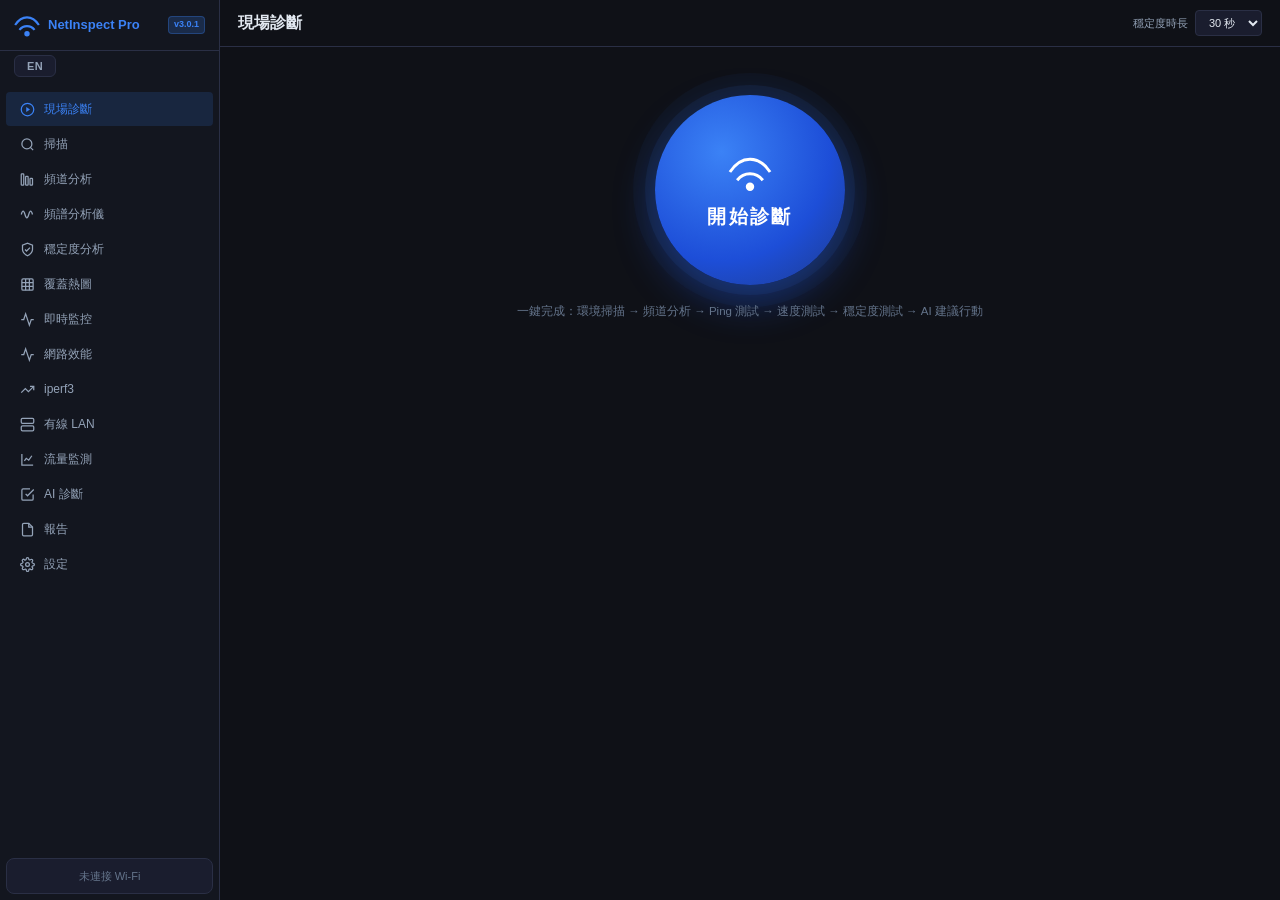
==== frontend/index.html @ 1741acae "perf+fix: 全面效能與穩定度優化（6 面向稽核 → 修正 → 端到端驗證） 效能 - /api/current 3772 ms → 1~15 ms：熱路徑只讀 CoreWLAN（activeP" ====
<!DOCTYPE html>
<html lang="zh-TW">
<head>
<meta charset="UTF-8">
<meta name="viewport" content="width=device-width, initial-scale=1.0">
<title>NetInspect Pro</title>
<script defer src="js/chart.umd.min.js"></script>
<link rel="stylesheet" href="css/style.css">
</head>
<body>
<div id="app">

  <!-- Sidebar -->
  <aside id="sidebar">
    <div class="brand">
      <svg width="26" height="26" viewBox="0 0 24 24" fill="none" stroke="currentColor" stroke-width="2">
        <path d="M1.05 12C4 7.5 8 5 12 5s8 2.5 10.95 7"/>
        <path d="M5 16.5C7 14 9.5 13 12 13s5 1 7 3.5"/>
        <circle cx="12" cy="20" r="1.5" fill="currentColor"/>
      </svg>
      <span>NetInspect Pro</span>
      <span class="version-badge">v3.0.1</span>
    </div>

    <nav>
      <a href="#" class="nav-item active" data-tab="diagnose">
        <svg viewBox="0 0 24 24"><circle cx="12" cy="12" r="10"/><polygon points="10 8 16 12 10 16 10 8" fill="currentColor" stroke="none"/></svg>現場診斷
      </a>
      <a href="#" class="nav-item" data-tab="scanner">
        <svg viewBox="0 0 24 24"><circle cx="11" cy="11" r="8"/><path d="m21 21-4.35-4.35"/></svg>掃描
      </a>
      <a href="#" class="nav-item" data-tab="channels">
        <svg viewBox="0 0 24 24"><rect x="2" y="3" width="4" height="18" rx="1"/><rect x="9" y="7" width="4" height="14" rx="1"/><rect x="16" y="10" width="4" height="11" rx="1"/></svg>頻道分析
      </a>
      <a href="#" class="nav-item" data-tab="spectrumtab">
        <svg viewBox="0 0 24 24"><path d="M2 12c2-7 4-7 6 0s4 7 6 0 4-7 6 0"/></svg>頻譜分析儀
      </a>
      <a href="#" class="nav-item" data-tab="stability">
        <svg viewBox="0 0 24 24"><path d="M12 22s8-4 8-10V5l-8-3-8 3v7c0 6 8 10 8 10z"/><polyline points="8 12 10.5 14.5 16 9"/></svg>穩定度分析
      </a>
      <a href="#" class="nav-item" data-tab="heatmap">
        <svg viewBox="0 0 24 24"><rect x="3" y="3" width="18" height="18" rx="2"/><path d="M3 9h18M3 15h18M9 3v18M15 3v18"/></svg>覆蓋熱圖
      </a>
      <a href="#" class="nav-item" data-tab="monitor">
        <svg viewBox="0 0 24 24"><polyline points="22 12 18 12 15 21 9 3 6 12 2 12"/></svg>即時監控
      </a>
      <a href="#" class="nav-item" data-tab="netperf">
        <svg viewBox="0 0 24 24"><path d="M22 12h-4l-3 9L9 3l-3 9H2"/></svg>網路效能
      </a>
      <a href="#" class="nav-item" data-tab="iperf">
        <svg viewBox="0 0 24 24"><polyline points="22 7 13.5 15.5 8.5 10.5 2 17"/><polyline points="16 7 22 7 22 13"/></svg>iperf3
      </a>
      <a href="#" class="nav-item" data-tab="lan">
        <svg viewBox="0 0 24 24"><rect x="2" y="2" width="20" height="8" rx="2"/><rect x="2" y="14" width="20" height="8" rx="2"/><line x1="6" y1="6" x2="6.01" y2="6"/><line x1="6" y1="18" x2="6.01" y2="18"/></svg>有線 LAN
      </a>
      <a href="#" class="nav-item" data-tab="traffic">
        <svg viewBox="0 0 24 24"><path d="M3 3v18h18"/><path d="M7 14l3-4 4 3 5-7"/></svg>流量監測
      </a>
      <a href="#" class="nav-item" data-tab="diag">
        <svg viewBox="0 0 24 24"><path d="M9 11l3 3L22 4"/><path d="M21 12v7a2 2 0 0 1-2 2H5a2 2 0 0 1-2-2V5a2 2 0 0 1 2-2h11"/></svg>AI 診斷
      </a>
      <a href="#" class="nav-item" data-tab="report">
        <svg viewBox="0 0 24 24"><path d="M14 2H6a2 2 0 0 0-2 2v16a2 2 0 0 0 2 2h12a2 2 0 0 0 2-2V8z"/><polyline points="14 2 14 8 20 8"/></svg>報告
      </a>
      <a href="#" class="nav-item" data-tab="settings">
        <svg viewBox="0 0 24 24"><circle cx="12" cy="12" r="3"/><path d="M19.4 15a1.65 1.65 0 0 0 .33 1.82l.06.06a2 2 0 1 1-2.83 2.83l-.06-.06a1.65 1.65 0 0 0-1.82-.33 1.65 1.65 0 0 0-1 1.51V21a2 2 0 0 1-4 0v-.09A1.65 1.65 0 0 0 9 19.4a1.65 1.65 0 0 0-1.82.33l-.06.06a2 2 0 1 1-2.83-2.83l.06-.06a1.65 1.65 0 0 0 .33-1.82 1.65 1.65 0 0 0-1.51-1H3a2 2 0 0 1 0-4h.09A1.65 1.65 0 0 0 4.6 9a1.65 1.65 0 0 0-.33-1.82l-.06-.06a2 2 0 1 1 2.83-2.83l.06.06a1.65 1.65 0 0 0 1.82.33H9a1.65 1.65 0 0 0 1-1.51V3a2 2 0 0 1 4 0v.09a1.65 1.65 0 0 0 1 1.51 1.65 1.65 0 0 0 1.82-.33l.06-.06a2 2 0 1 1 2.83 2.83l-.06.06a1.65 1.65 0 0 0-.33 1.82V9a1.65 1.65 0 0 0 1.51 1H21a2 2 0 0 1 0 4h-.09a1.65 1.65 0 0 0-1.51 1z"/></svg>設定
      </a>
    </nav>

    <!-- Current connection -->
    <div id="conn-badge" class="conn-badge hidden">
      <div class="conn-ssid" id="conn-ssid">—</div>
      <div class="conn-vendor" id="conn-vendor"></div>
      <div class="conn-stats">
        <span id="conn-rssi">— dBm</span>
        <span id="conn-snr">SNR —</span>
        <span id="conn-band">—</span>
      </div>
      <div class="conn-row">
        <span id="conn-tx">Tx — Mbps</span>
        <span id="conn-std" style="color:var(--text-3);font-size:10px"></span>
      </div>
      <div class="conn-qbar-wrap">
        <div id="conn-qbar" class="conn-qbar"></div>
        <span id="conn-qscore" class="conn-qscore">—</span>
      </div>
    </div>
    <div id="conn-none" class="conn-none">未連接 Wi-Fi</div>
  </aside>

  <main id="content">

    <!-- ═══ TAB: Diagnose (one-tap home) ════════════════════════════════════ -->
    <div class="tab-pane active" id="tab-diagnose">
      <div class="tab-header">
        <h1>現場診斷</h1>
        <div class="actions">
          <label style="font-size:11px;color:var(--text-2)">穩定度時長</label>
          <select id="dg-duration" class="select-input">
            <option value="30" selected>30 秒</option>
            <option value="60">60 秒</option>
          </select>
        </div>
      </div>

      <div style="flex:1;overflow-y:auto;min-height:0">

        <!-- Hero：一個大按鈕 -->
        <div id="dg-hero" class="dg-hero">
          <button id="btn-dg-start" class="dg-bigbtn">
            <svg viewBox="0 0 24 24" width="44" height="44" fill="none" stroke="currentColor" stroke-width="1.6">
              <path d="M1.05 12C4 7.5 8 5 12 5s8 2.5 10.95 7"/>
              <path d="M5 16.5C7 14 9.5 13 12 13s5 1 7 3.5"/>
              <circle cx="12" cy="20" r="1.5" fill="currentColor"/>
            </svg>
            <span class="dg-bigbtn-label">開始診斷</span>
          </button>
          <div class="dg-hint">
            一鍵完成：環境掃描 → 頻道分析 → Ping 測試 → 速度測試 → 穩定度測試 → AI 建議行動
          </div>
          <div class="dg-hint" id="dg-ai-provider" style="margin-top:4px;font-size:10px"></div>
        </div>

        <!-- 進度 -->
        <div id="dg-progress" class="hidden" style="padding:8px 20px 0">
          <div class="diag-progress-title">正在執行現場診斷…</div>
          <div id="dg-steps"></div>
        </div>

        <!-- 結果 -->
        <div id="dg-result" class="hidden">
          <div style="display:flex;justify-content:flex-end;padding:0 20px 10px">
            <button class="btn btn-primary" id="btn-dg-pdf">
              <svg viewBox="0 0 24 24"><path d="M14 2H6a2 2 0 0 0-2 2v16a2 2 0 0 0 2 2h12a2 2 0 0 0 2-2V8z"/><path d="M14 2v6h6"/><path d="M9 13h6M9 17h6"/></svg>
              匯出 PDF 報告
            </button>
          </div>
          <div class="cards-row" id="dg-cards"></div>

          <div class="chart-section" style="padding-bottom:4px">
            <div class="section-title">頻道佔用一覽（<span style="color:#22c55e">綠框 = 建議的乾淨頻道</span>）</div>
            <div style="height:150px;position:relative"><canvas id="dg-chchart"></canvas></div>
          </div>

          <!-- AI 建議（版面最大區） -->
          <div class="diag-panel" id="dg-ai-panel" style="margin:12px 20px 20px;display:block">
            <div id="dg-ai-summary" class="dg-ai-summary"></div>
            <div id="dg-ai-list"></div>
          </div>
        </div>

      </div>
    </div>

    <!-- ═══ TAB: Scanner ═════════════════════════════════════════════════════ -->
    <div class="tab-pane" id="tab-scanner">

      <!-- WiFi Explorer style toolbar -->
      <div class="we-toolbar">
        <div class="we-filter-group">
          <button class="we-tab active" data-filter="all">All</button>
          <button class="we-tab" data-filter="2.4GHz">2.4 GHz</button>
          <button class="we-tab" data-filter="5GHz">5 GHz</button>
          <button class="we-tab" data-filter="6GHz">6 GHz</button>
        </div>
        <div class="we-filter-group">
          <button class="we-tab" data-filter="open">Open</button>
          <button class="we-tab" data-filter="secure">Secure</button>
        </div>
        <div class="we-spacer"></div>
        <!-- WiFi interface selector -->
        <div style="display:flex;align-items:center;gap:5px">
          <svg viewBox="0 0 24 24" width="13" height="13" fill="none" stroke="rgba(255,255,255,.4)" stroke-width="2"><path d="M5 12.55a11 11 0 0 1 14.08 0"/><path d="M1.42 9a16 16 0 0 1 21.16 0"/><path d="M8.53 16.11a6 6 0 0 1 6.95 0"/><circle cx="12" cy="20" r="1" fill="rgba(255,255,255,.4)"/></svg>
          <select id="iface-select" style="background:rgba(255,255,255,.07);border:1px solid rgba(255,255,255,.15);border-radius:4px;color:var(--text-2);font-size:10px;padding:3px 6px;cursor:pointer;outline:none">
            <option value="">載入中...</option>
          </select>
        </div>
        <div class="we-search-wrap">
          <svg viewBox="0 0 24 24" class="we-search-icon"><circle cx="11" cy="11" r="8"/><path d="m21 21-4.35-4.35"/></svg>
          <input type="text" id="scan-search" class="we-search" placeholder="Filter">
        </div>
        <button class="btn btn-outline" style="font-size:10px;padding:4px 10px" id="btn-export-csv-scan">CSV</button>
        <button class="btn btn-outline" style="font-size:10px;padding:4px 10px" id="btn-export-json-scan">JSON</button>
        <button class="we-scan-btn" id="btn-scan">
          <svg viewBox="0 0 24 24"><polyline points="23 4 23 10 17 10"/><path d="M20.49 15a9 9 0 1 1-2.12-9.36L23 10"/></svg>
          Scan
        </button>
      </div>

      <div id="scan-status" class="status-bar hidden"></div>

      <!-- Network table -->
      <div class="table-wrap" id="net-table-wrap">
        <table id="net-table">
          <thead>
            <tr>
              <th class="col-bar"></th>
              <th data-sort="bssid">BSSID</th>
              <th data-sort="ssid">Network Name</th>
              <th data-sort="vendor">Vendor</th>
              <th data-sort="signal_pct" class="sort-desc">Signal</th>
              <th data-sort="channel">Cha...</th>
              <th data-sort="width">Channel Width</th>
              <th data-sort="band">Band</th>
              <th data-sort="mode">Mode</th>
              <th data-sort="gen">Gen</th>
              <th data-sort="security">Security</th>
              <th data-sort="max_rate">Max Rate</th>
              <th data-sort="seen_ago">Seen</th>
            </tr>
          </thead>
          <tbody id="net-tbody">
            <tr class="empty-row"><td colspan="13">Click Scan to detect nearby Wi-Fi networks</td></tr>
          </tbody>
        </table>
      </div>

      <!-- Channel spectrum chart (WiFi Explorer style) -->
      <div class="spectrum-wrap">
        <canvas id="spectrum-canvas"></canvas>
      </div>

      <!-- Status bar -->
      <div class="we-statusbar" id="we-statusbar">
        Networks Found: <span id="sb-total">0</span>,
        Displayed: <span id="sb-displayed">0</span> (<span id="sb-pct">0%</span>),
        Selected: <span id="sb-selected">0</span>
      </div>
    </div>

    <!-- ═══ TAB: Channels ════════════════════════════════════════════════════ -->
    <div class="tab-pane" id="tab-channels">
      <div class="tab-header">
        <h1>頻道分析</h1>
        <div class="actions">
          <button class="btn btn-primary" id="btn-analyze">
            <svg viewBox="0 0 24 24"><polyline points="23 4 23 10 17 10"/><path d="M20.49 15a9 9 0 1 1-2.12-9.36L23 10"/></svg>分析
          </button>
        </div>
      </div>

      <div class="cards-row" id="channel-summary-cards">
        <div class="card"><div class="card-label">偵測網路</div><div class="card-val" id="csum-total">—</div></div>
        <div class="card"><div class="card-label">2.4GHz</div><div class="card-val" id="csum-24">—</div></div>
        <div class="card"><div class="card-label">5GHz</div><div class="card-val" id="csum-5">—</div></div>
        <div class="card"><div class="card-label">6GHz (6E/7)</div><div class="card-val" id="csum-6">—</div></div>
        <div class="card"><div class="card-label">同頻干擾熱區</div><div class="card-val" id="csum-coi">—</div></div>
        <div class="card"><div class="card-label">偵測到 Wi-Fi 7</div><div class="card-val" id="csum-wifi7">—</div></div>
      </div>

      <div class="band-charts" style="overflow-y:auto;flex:1;padding:0 20px 12px">
        <div class="band-panel">
          <div class="band-title">2.4 GHz — 頻道占用 <span class="tag">非重疊: 1/6/11 (藍色)</span></div>
          <div class="chart-container" style="height:170px"><canvas id="ch-chart-24"></canvas></div>
          <div class="best-channels" id="best-24"></div>
        </div>
        <div class="band-panel">
          <div class="band-title">5 GHz — 頻道占用 <span class="tag tag-dfs">橘色=DFS</span> <span class="tag" style="color:#6366f1">頻道寬度感知</span></div>
          <div class="chart-container" style="height:170px"><canvas id="ch-chart-5"></canvas></div>
          <div class="best-channels" id="best-5"></div>
        </div>
        <div class="band-panel" id="panel-6ghz">
          <div class="band-title">6 GHz — Wi-Fi 6E / Wi-Fi 7 <span class="tag" style="color:#a855f7">下頻段 ch1-125</span></div>
          <div class="chart-container" style="height:170px"><canvas id="ch-chart-6"></canvas></div>
          <div class="best-channels" id="best-6"></div>
        </div>
      </div>

      <div class="recs-section">
        <div class="section-title">優化建議</div>
        <div id="recs-list"></div>
      </div>

      <div class="reco-panel" id="scan-reco" hidden></div>
    </div>

    <!-- ═══ TAB: Spectrum Analyzer ══════════════════════════════════════════ -->
    <div class="tab-pane" id="tab-spectrumtab">
      <div class="tab-header">
        <h1>頻譜分析儀</h1>
        <div class="actions">
          <div class="iperf-mode-group" id="spa-bands">
            <button class="iperf-mode-btn active" data-band="2.4GHz">2.4 GHz</button>
            <button class="iperf-mode-btn" data-band="5GHz">5 GHz</button>
            <button class="iperf-mode-btn" data-band="6GHz">6 GHz</button>
          </div>
          <select id="spa-interval" class="select-input">
            <option value="1">每秒</option>
            <option value="2" selected>每 2 秒</option>
            <option value="5">每 5 秒</option>
          </select>
          <button class="btn" id="spa-freeze">
            <svg viewBox="0 0 24 24"><rect x="6" y="4" width="4" height="16"/><rect x="14" y="4" width="4" height="16"/></svg>暫停
          </button>
        </div>
      </div>

      <div class="cards-row">
        <div class="card"><div class="card-label">本頻段 AP 數</div><div class="card-val" id="spa-count">—</div></div>
        <div class="card"><div class="card-label">最強訊號</div><div class="card-val" id="spa-strongest">—</div></div>
        <div class="card"><div class="card-label">最壅塞頻道</div><div class="card-val" id="spa-busiest">—</div></div>
        <div class="card"><div class="card-label">已掃描次數</div><div class="card-val" id="spa-sweeps">—</div></div>
      </div>

      <!-- ── 分析工具列（Max Hold / 平均 / 峰值 / 瀑布視圖 / 錄製回放）── -->
      <div class="spa-toolbar">
        <div class="spa-tool-group">
          <span class="spa-tool-label">疊加</span>
          <button class="btn btn-outline btn-sm active" id="spa-maxhold">Max Hold</button>
          <button class="btn btn-outline btn-sm" id="spa-avg">平均</button>
          <button class="btn btn-outline btn-sm active" id="spa-peak">峰值</button>
          <button class="btn btn-outline btn-sm" id="spa-reset-hold">重置保持</button>
        </div>
        <div class="spa-tool-group">
          <span class="spa-tool-label">瀑布</span>
          <div class="iperf-mode-group" id="spa-wf-mode">
            <button class="iperf-mode-btn active" data-wf="2d">2D</button>
            <button class="iperf-mode-btn" data-wf="3d">3D</button>
          </div>
        </div>
        <div class="spa-tool-group">
          <span class="spa-tool-label">錄製</span>
          <button class="btn btn-outline btn-sm" id="spa-record"><span class="spa-rec-dot"></span>錄製</button>
          <button class="btn btn-outline btn-sm" id="spa-save">儲存</button>
          <button class="btn btn-outline btn-sm" id="spa-load">載入</button>
          <input type="file" id="spa-file" accept=".json,.wifispec" hidden>
        </div>
        <div class="spa-tool-group">
          <button class="btn btn-primary btn-sm" id="spa-reco-btn">💡 優化建議</button>
        </div>
      </div>

      <!-- ── 回放控制條（載入錄製檔後顯示）── -->
      <div class="spa-playback" id="spa-playback" hidden>
        <button class="btn btn-outline btn-sm" id="spa-play">▶ 播放</button>
        <input type="range" id="spa-seek" min="0" max="0" value="0" step="1">
        <span class="spa-tool-label" id="spa-play-label">0 / 0</span>
        <button class="btn btn-outline btn-sm" id="spa-exit-play">結束回放</button>
      </div>

      <div class="chart-section" style="padding-bottom:4px">
        <div class="section-title">即時頻譜（dBm）</div>
        <div class="spa-canvas-wrap" style="height:240px;position:relative">
          <canvas id="spa-live-canvas"></canvas>
        </div>
      </div>

      <div class="chart-section" style="flex:1;min-height:0;display:flex;flex-direction:column">
        <div class="section-title" id="spa-wf-title">瀑布圖（新 → 舊，顏色 = 訊號強度）</div>
        <div class="spa-canvas-wrap" style="flex:1;min-height:160px;position:relative">
          <canvas id="spa-waterfall-canvas"></canvas>
        </div>
      </div>

      <div class="reco-panel" id="spa-reco" hidden></div>
    </div>

    <!-- ═══ TAB: Stability ═══════════════════════════════════════════════════ -->
    <div class="tab-pane" id="tab-stability">
      <div class="tab-header">
        <h1>連線穩定度分析</h1>
        <div class="actions">
          <select id="stab-duration" class="select-input">
            <option value="30">30 秒</option>
            <option value="60" selected>60 秒</option>
            <option value="120">2 分鐘</option>
          </select>
          <button class="diag-btn" id="btn-stab-start">
            <svg viewBox="0 0 24 24" width="15" height="15" fill="none" stroke="currentColor" stroke-width="2"><path d="M12 22s8-4 8-10V5l-8-3-8 3v7c0 6 8 10 8 10z"/><polyline points="8 12 10.5 14.5 16 9"/></svg>
            一鍵分析穩定度
          </button>
          <button class="btn btn-primary hidden" id="btn-stab-pdf">
            <svg viewBox="0 0 24 24"><path d="M14 2H6a2 2 0 0 0-2 2v16a2 2 0 0 0 2 2h12a2 2 0 0 0 2-2V8z"/><polyline points="14 2 14 8 20 8"/></svg>匯出 PDF
          </button>
        </div>
      </div>

      <div id="stab-status" class="status-bar hidden"></div>

      <div class="cards-row">
        <div class="card"><div class="card-label">即時 RSSI</div><div class="card-val" id="stab-rssi">—</div></div>
        <div class="card"><div class="card-label">SNR</div><div class="card-val" id="stab-snr">—</div></div>
        <div class="card"><div class="card-label">Ping 閘道器</div><div class="card-val" id="stab-gw">—</div></div>
        <div class="card"><div class="card-label">Ping 外部</div><div class="card-val" id="stab-inet">—</div></div>
        <div class="card"><div class="card-label">掉包</div><div class="card-val" id="stab-loss">—</div></div>
        <div class="card"><div class="card-label">事件</div><div class="card-val" id="stab-events">—</div></div>
      </div>

      <!-- Progress -->
      <div class="ip3-progress-wrap hidden" id="stab-progress-wrap" style="padding:0 20px 8px">
        <div class="ip3-progress-bar">
          <div class="ip3-progress-fill" id="stab-progress-fill"></div>
        </div>
        <span class="ip3-progress-label" id="stab-progress-label">0 s / 60 s</span>
      </div>

      <!-- Live chart -->
      <div class="chart-section">
        <div class="section-title">RSSI ＋ Ping 延遲時序</div>
        <div class="chart-container" style="height:220px">
          <canvas id="stab-chart"></canvas>
        </div>
      </div>

      <!-- Result report -->
      <div class="diag-panel hidden" id="stab-result" style="margin:0 20px 20px">
        <div class="diag-score-row">
          <div class="diag-score-wrap">
            <canvas id="stab-gauge" width="140" height="80"></canvas>
            <div class="diag-score-num" id="stab-score-num">—</div>
            <div class="diag-score-grade" id="stab-score-grade">—</div>
          </div>
          <div class="diag-counts" id="stab-counts"></div>
          <div class="diag-summary" id="stab-summary"></div>
        </div>
        <div class="diag-issues-wrap">
          <div id="stab-findings-list"></div>
        </div>
      </div>
    </div>

    <!-- ═══ TAB: Heatmap ═════════════════════════════════════════════════════ -->
    <div class="tab-pane" id="tab-heatmap">
      <div class="tab-header">
        <h1>覆蓋熱圖</h1>
        <div class="actions">
          <!-- Metric selector -->
          <select id="hm-metric" class="select-input">
            <option value="rssi">RSSI 層</option>
            <option value="snr">SNR 層</option>
            <option value="quality">品質分數層</option>
          </select>
          <label class="btn btn-secondary" for="fp-upload">
            <svg viewBox="0 0 24 24"><path d="M21 15v4a2 2 0 0 1-2 2H5a2 2 0 0 1-2-2v-4"/><polyline points="17 8 12 3 7 8"/><line x1="12" y1="3" x2="12" y2="15"/></svg>平面圖
          </label>
          <input type="file" id="fp-upload" accept="image/*" style="display:none">
          <button class="btn btn-primary" id="btn-record-pt">
            <svg viewBox="0 0 24 24"><circle cx="12" cy="12" r="10"/><line x1="12" y1="8" x2="12" y2="16"/><line x1="8" y1="12" x2="16" y2="12"/></svg>記錄量測點
          </button>
          <button class="btn btn-success" id="btn-gen-heatmap">生成熱圖</button>
          <button class="btn btn-outline" id="btn-clear-pts">清除</button>
          <button class="btn btn-outline" id="btn-export-meas-csv">CSV</button>
          <button class="btn btn-outline" id="btn-export-meas-json">JSON</button>
        </div>
      </div>

      <div class="heatmap-layout">
        <div class="floor-plan-wrap" id="fp-wrap">
          <div id="fp-hint" class="fp-hint">
            <svg viewBox="0 0 24 24" width="40"><rect x="3" y="3" width="18" height="18" rx="2"/><path d="M3 9h18M3 15h18M9 3v18M15 3v18"/></svg>
            <p>點擊「平面圖」上傳建築圖<br>再點擊地圖位置記錄量測點</p>
          </div>
          <canvas id="fp-canvas" style="display:none"></canvas>
          <div id="heatmap-overlay" style="display:none;position:absolute;inset:0">
            <img id="heatmap-img" style="width:100%;height:100%;object-fit:contain">
          </div>
        </div>

        <div class="meas-panel">
          <div class="section-title">量測記錄 <span id="meas-count" class="badge">0</span></div>
          <div id="meas-list" class="meas-list"></div>
          <div class="meas-thresholds">
            <div class="thresh-title">企業標準門檻</div>
            <div class="thresh-row"><span class="dot" style="background:#22c55e"></span>≥ -55 dBm 優異</div>
            <div class="thresh-row"><span class="dot" style="background:#84cc16"></span>≥ -65 dBm 良好（數據）</div>
            <div class="thresh-row"><span class="dot" style="background:#eab308"></span>≥ -67 dBm 語音/漫遊</div>
            <div class="thresh-row"><span class="dot" style="background:#f97316"></span>≥ -70 dBm 普通</div>
            <div class="thresh-row"><span class="dot" style="background:#ef4444"></span>&lt; -70 dBm 死角補 AP</div>
            <div class="thresh-row" style="margin-top:8px;color:var(--text-3);font-size:10px">等高線：-65/-75/-85 dBm</div>
          </div>
        </div>
      </div>

      <div class="reco-panel" id="hm-reco" hidden></div>

      <!-- Measurement modal -->
      <div id="pt-modal" class="modal hidden">
        <div class="modal-box">
          <div class="modal-title">記錄量測點</div>
          <div class="form-row"><label>RSSI (dBm)</label><input type="number" id="pt-rssi" value="-65" min="-100" max="-10"></div>
          <div class="form-row"><label>SNR (dB)</label><input type="number" id="pt-snr" value="25" min="0" max="60"></div>
          <div class="form-row"><label>SSID（選填）</label><input type="text" id="pt-ssid" placeholder="OfficeNet-5G"></div>
          <div class="modal-note">💡 點擊「讀取目前連線」自動帶入 RSSI / SNR</div>
          <div class="modal-actions">
            <button class="btn btn-secondary" id="pt-auto-read">讀取目前連線</button>
            <button class="btn btn-outline" id="pt-cancel">取消</button>
            <button class="btn btn-primary" id="pt-confirm">確認記錄</button>
          </div>
        </div>
      </div>
    </div>

    <!-- ═══ TAB: Monitor ═════════════════════════════════════════════════════ -->
    <div class="tab-pane" id="tab-monitor">
      <div class="tab-header">
        <h1>即時訊號監控</h1>
        <div class="actions">
          <input type="text" id="mon-ssid" placeholder="指定 SSID（留空=目前連線）" class="text-input" style="width:200px">
          <select id="mon-interval" class="select-input">
            <option value="1">每秒</option><option value="2" selected>每 2 秒</option><option value="5">每 5 秒</option>
          </select>
          <button class="btn btn-success" id="btn-mon-start">開始</button>
          <button class="btn btn-danger" id="btn-mon-stop">停止</button>
        </div>
      </div>

      <div id="mon-status" class="status-bar hidden"></div>

      <div class="cards-row">
        <div class="card"><div class="card-label">即時 RSSI</div><div class="card-val" id="mon-rssi">—</div></div>
        <div class="card"><div class="card-label">SNR</div><div class="card-val" id="mon-snr">—</div></div>
        <div class="card"><div class="card-label">品質分數</div><div class="card-val" id="mon-qscore">—</div></div>
        <div class="card"><div class="card-label">Tx Rate</div><div class="card-val" id="mon-tx">—</div></div>
        <div class="card"><div class="card-label">最小 RSSI</div><div class="card-val" id="mon-min">—</div></div>
        <div class="card"><div class="card-label">最大 RSSI</div><div class="card-val" id="mon-max">—</div></div>
        <div class="card"><div class="card-label">平均 RSSI</div><div class="card-val" id="mon-avg">—</div></div>
      </div>

      <div id="mon-threshold-bar" class="threshold-bar">
        <div id="mon-thresh-fill" class="threshold-fill"></div>
        <div id="mon-thresh-label" class="threshold-label">等待資料…</div>
      </div>

      <div class="chart-section" style="flex:1">
        <div class="section-title">RSSI + SNR 時序圖（最近 120 點，各 AP 多色）</div>
        <div class="chart-container" style="height:260px">
          <canvas id="mon-chart"></canvas>
        </div>
      </div>

      <div class="reco-panel" id="mon-reco" hidden></div>
    </div>

    <!-- ═══ TAB: Network Performance ════════════════════════════════════════ -->
    <div class="tab-pane" id="tab-netperf">
      <div class="tab-header">
        <h1>網路效能測試</h1>
        <div class="actions">
          <input type="text" id="np-host" value="8.8.8.8" class="text-input" style="width:110px" placeholder="Ping target">
          <input type="text" id="np-dns" value="8.8.8.8" class="text-input" style="width:110px" placeholder="DNS server">
          <select id="np-samples" class="select-input">
            <option value="3">3 次</option><option value="5" selected>5 次</option><option value="10">10 次</option>
          </select>
          <button class="btn btn-primary" id="btn-netperf">Ping / DNS 測試</button>
        </div>
      </div>

      <div id="np-status" class="status-bar hidden"></div>

      <!-- Ping / DNS cards -->
      <div class="cards-row">
        <div class="card"><div class="card-label">Ping 延遲</div><div class="card-val" id="np-ping">—</div><div class="card-sub" id="np-ping-g">—</div></div>
        <div class="card"><div class="card-label">Ping Jitter</div><div class="card-val" id="np-jitter">—</div></div>
        <div class="card"><div class="card-label">封包遺失</div><div class="card-val" id="np-loss">—</div></div>
        <div class="card"><div class="card-label">DNS 解析</div><div class="card-val" id="np-dns-ms">—</div><div class="card-sub" id="np-dns-g">—</div></div>
        <div class="card"><div class="card-label">HTTP TTFB</div><div class="card-val" id="np-http">—</div></div>
      </div>

      <!-- Ping / DNS history chart -->
      <div class="chart-section">
        <div class="section-title">Ping / DNS 歷史記錄</div>
        <div class="chart-container" style="height:160px">
          <canvas id="np-chart"></canvas>
        </div>
      </div>

      <div class="reco-panel" id="np-reco" hidden></div>

      <!-- Reference table -->
      <div style="padding:0 20px 14px">
        <div class="section-title">效能標準參考</div>
        <table class="ref-table">
          <tr><th>指標</th><th>優異</th><th>良好</th><th>普通</th><th>差</th></tr>
          <tr><td>Ping 延遲</td><td>&lt;10ms</td><td>&lt;30ms</td><td>&lt;80ms</td><td>≥80ms</td></tr>
          <tr><td>Ping Jitter</td><td>&lt;2ms</td><td>&lt;5ms</td><td>&lt;15ms</td><td>≥15ms</td></tr>
          <tr><td>封包遺失</td><td>0%</td><td>&lt;0.5%</td><td>&lt;2%</td><td>≥2%</td></tr>
          <tr><td>DNS</td><td>&lt;20ms</td><td>&lt;50ms</td><td>&lt;150ms</td><td>≥150ms</td></tr>
          <tr><td>UDP Loss</td><td>0%</td><td>&lt;0.1%</td><td>&lt;1%</td><td>≥1%</td></tr>
        </table>
      </div>
    </div>

    <!-- ═══ TAB: iperf3 ═════════════════════════════════════════════════════ -->
    <div class="tab-pane" id="tab-iperf">
      <div class="tab-header">
        <h1>iperf3 吞吐量測試</h1>
        <div class="actions">
          <span id="ip3-install-note" class="hidden" style="font-size:11px;color:#f97316">未安裝 → brew install iperf3</span>
        </div>
      </div>

      <!-- ── 上半：Server + Client 控制 ────────────────────────────────── -->
      <div class="ip3-top">

        <!-- Server panel -->
        <div class="ip3-card">
          <div class="ip3-card-title">
            <svg viewBox="0 0 24 24" width="13" height="13" fill="none" stroke="currentColor" stroke-width="2"><rect x="2" y="2" width="20" height="8" rx="2"/><rect x="2" y="14" width="20" height="8" rx="2"/><line x1="6" y1="6" x2="6.01" y2="6"/><line x1="6" y1="18" x2="6.01" y2="18"/></svg>
            iperf3 Server（這台電腦）
            <span class="ip3-dot" id="ip3-dot"></span>
            <span class="ip3-dot-label" id="ip3-dot-label">未啟動</span>
          </div>

          <div class="ip3-row">
            <label>Port</label>
            <input type="number" id="ip3-srv-port" value="5201" class="text-input" style="width:72px">
            <button class="ip3-srv-btn" id="ip3-srv-btn">
              <svg id="ip3-srv-icon" viewBox="0 0 24 24" width="12" height="12" fill="none" stroke="currentColor" stroke-width="2"><polygon points="5 3 19 12 5 21 5 3"/></svg>
              <span id="ip3-srv-text">啟動 Server</span>
            </button>
          </div>

          <div id="ip3-srv-info" class="ip3-srv-info hidden">
            <div class="ip3-ip-row" id="ip3-ip-row"></div>
            <div class="ip3-cmd-row">
              <code class="ip3-cmd" id="ip3-cmd"></code>
              <button class="ip3-copy" onclick="ip3Copy()">複製</button>
            </div>
            <div class="ip3-other-hint">
              其他設備安裝 iperf3 後執行上方指令即可連線測試
            </div>
          </div>

          <!-- Server log -->
          <div id="ip3-srv-log-wrap" class="ip3-srv-log-wrap hidden">
            <div class="ip3-log-title">Server 連線記錄</div>
            <div class="ip3-log-box" id="ip3-srv-log"></div>
          </div>
        </div>

        <!-- Client panel -->
        <div class="ip3-card">
          <div class="ip3-card-title">
            <svg viewBox="0 0 24 24" width="13" height="13" fill="none" stroke="currentColor" stroke-width="2"><polyline points="22 12 18 12 15 21 9 3 6 12 2 12"/></svg>
            Client 測試（量真實吞吐量）
          </div>

          <div class="ip3-row"><label>Server IP</label>
            <input type="text" id="ip3-target" class="text-input" style="width:148px" placeholder="192.168.x.x"></div>
          <div class="ip3-row"><label>Port</label>
            <input type="number" id="ip3-port" value="5201" class="text-input" style="width:72px"></div>
          <div class="ip3-row"><label>時間</label>
            <select id="ip3-dur" class="select-input">
              <option value="5">5 秒</option><option value="10" selected>10 秒</option>
              <option value="30">30 秒</option><option value="60">60 秒</option>
            </select>
          </div>
          <div class="ip3-row"><label>模式</label>
            <div class="ip3-modes" id="ip3-modes">
              <button class="ip3-mode active" data-mode="tcp_dl">TCP ↓</button>
              <button class="ip3-mode" data-mode="tcp_ul">TCP ↑</button>
              <button class="ip3-mode" data-mode="tcp_bidir">TCP ↕</button>
              <button class="ip3-mode" data-mode="udp">UDP</button>
            </div>
          </div>
          <div class="ip3-row"><label>串流</label>
            <select id="ip3-streams" class="select-input">
              <option value="1" selected>1</option><option value="2">2</option>
              <option value="4">4</option><option value="8">8</option>
            </select>
          </div>
          <button class="ip3-run-btn" id="ip3-run-btn">
            <svg viewBox="0 0 24 24" width="13" height="13" fill="none" stroke="currentColor" stroke-width="2"><polygon points="5 3 19 12 5 21 5 3"/></svg>
            執行測試
          </button>
        </div>
      </div>

      <!-- ── 即時 Log + 圖表區 ──────────────────────────────────────────── -->
      <div class="ip3-live-area" id="ip3-live-area">

        <!-- Progress bar -->
        <div class="ip3-progress-wrap hidden" id="ip3-progress-wrap">
          <div class="ip3-progress-bar">
            <div class="ip3-progress-fill" id="ip3-progress-fill"></div>
          </div>
          <span class="ip3-progress-label" id="ip3-progress-label">0 s / 10 s</span>
        </div>

        <!-- Live throughput numbers -->
        <div class="ip3-live-nums hidden" id="ip3-live-nums">
          <div class="ip3-live-num">
            <div class="ip3-live-label">即時 Mbps</div>
            <div class="ip3-live-val" id="ip3-live-mbps">—</div>
          </div>
          <div class="ip3-live-num">
            <div class="ip3-live-label">峰值</div>
            <div class="ip3-live-val" id="ip3-live-peak">—</div>
          </div>
          <div class="ip3-live-num">
            <div class="ip3-live-label">平均</div>
            <div class="ip3-live-val" id="ip3-live-avg">—</div>
          </div>
          <div class="ip3-live-num" id="ip3-live-retr-wrap">
            <div class="ip3-live-label">Retransmits</div>
            <div class="ip3-live-val" id="ip3-live-retr">—</div>
          </div>
        </div>

        <!-- 即時圖 (Chart.js) -->
        <div class="ip3-chart-wrap hidden" id="ip3-chart-wrap">
          <div class="section-title" style="padding:0 0 4px">即時吞吐量（Mbps / 秒）</div>
          <div style="height:140px;position:relative"><canvas id="ip3-chart"></canvas></div>
        </div>

        <!-- 即時 Log -->
        <div class="ip3-log-section hidden" id="ip3-log-section">
          <div class="section-title" style="padding:0 0 4px">iperf3 輸出 Log</div>
          <div class="ip3-log-box ip3-log-tall" id="ip3-log-box"></div>
        </div>
      </div>

      <!-- ── 分析結果（測試結束後顯示）────────────────────────────────── -->
      <div class="ip3-analysis hidden" id="ip3-analysis">
        <div class="ip3-analysis-title">
          <svg viewBox="0 0 24 24" width="15" height="15" fill="none" stroke="currentColor" stroke-width="2"><path d="M9 11l3 3L22 4"/><path d="M21 12v7a2 2 0 0 1-2 2H5a2 2 0 0 1-2-2V5a2 2 0 0 1 2-2h11"/></svg>
          測試結果分析
        </div>

        <!-- Score cards -->
        <div class="ip3-score-cards" id="ip3-score-cards"></div>

        <!-- Rating bars -->
        <div class="ip3-rating-rows" id="ip3-rating-rows"></div>

        <!-- Use cases -->
        <div class="ip3-usecases" id="ip3-usecases"></div>

        <!-- Recommendations -->
        <div class="ip3-recs" id="ip3-recs"></div>
      </div>

    </div>

    <!-- ═══ TAB: 有線 LAN 盤查 ═══════════════════════════════════════════════ -->
    <div class="tab-pane" id="tab-lan">
      <div class="tab-header">
        <h1>有線 LAN 盤查</h1>
        <div class="actions">
          <input type="text" id="lan-cidr" class="select-input" style="width:150px"
                 placeholder="192.168.1.0/24" title="要掃描的網段 CIDR">
          <label class="lan-check"><input type="checkbox" id="lan-deep" checked> 深度指紋</label>
          <button class="btn btn-primary" id="btn-lan-scan">
            <svg viewBox="0 0 24 24"><circle cx="11" cy="11" r="8"/><path d="m21 21-4.35-4.35"/></svg>開始掃描
          </button>
          <button class="btn btn-outline" id="btn-lan-csv">CSV</button>
          <button class="btn btn-outline" id="btn-lan-json">JSON</button>
        </div>
      </div>

      <div id="lan-status" class="status-line hidden"></div>
      <div id="lan-progress-wrap" class="lan-progress-wrap hidden">
        <div id="lan-progress-bar" class="lan-progress-bar"></div>
      </div>

      <div class="cards-row" id="lan-cards">
        <div class="card"><div class="card-label">存活設備</div><div class="card-val" id="lan-count">—</div></div>
        <div class="card"><div class="card-label">閘道</div><div class="card-val" id="lan-gw" style="font-size:15px">—</div></div>
        <div class="card"><div class="card-label">網段</div><div class="card-val" id="lan-subnet" style="font-size:14px">—</div></div>
        <div class="card"><div class="card-label">掃描進度</div><div class="card-val" id="lan-scanned">—</div></div>
      </div>

      <div id="lan-typebar" class="lan-typebar"></div>

      <div class="chart-section" style="flex:1;min-height:0;display:flex;flex-direction:column">
        <div class="section-title">設備清單 <span id="lan-live-hint" class="muted" style="font-size:11px"></span></div>
        <div class="table-wrap" style="flex:1;overflow:auto">
          <table class="net-table lan-table">
            <thead><tr>
              <th>IP</th><th>MAC</th><th>廠牌</th><th>類型</th><th>主機名</th>
              <th>開放埠 / 服務</th><th>動作</th>
            </tr></thead>
            <tbody id="lan-tbody">
              <tr class="empty-row"><td colspan="7">尚未掃描 — 點「開始掃描」盤點內網設備</td></tr>
            </tbody>
          </table>
        </div>
      </div>

      <div class="reco-panel" id="lan-reco" hidden></div>
    </div>

    <!-- ═══ TAB: AI 診斷 ══════════════════════════════════════════════════════ -->
    <div class="tab-pane" id="tab-diag">
      <div class="tab-header">
        <h1>AI 診斷</h1>
        <div class="actions">
          <label class="lan-check" id="dg2-ai-wrap" style="display:none">
            <input type="checkbox" id="dg2-ai"> 進階 AI 分析
          </label>
          <span id="dg2-provider" class="muted" style="font-size:11px"></span>
        </div>
      </div>

      <div class="set-section">
        <div class="section-title">一鍵診斷</div>
        <p class="hint">點按鈕即依離線規則引擎判讀；設定 AI 供應商後可勾「進階 AI 分析」取得更深入建議。</p>
        <div class="dg2-btns">
          <button class="btn btn-primary" data-topic="all">🩺 一鍵全項</button>
          <button class="btn btn-outline" data-topic="osi">OSI 由下而上</button>
          <button class="btn btn-outline" data-topic="dns">DNS vs 斷線</button>
          <button class="btn btn-outline" data-topic="dhcp">DHCP / IP</button>
          <button class="btn btn-outline" data-topic="nat">NAT / 路由</button>
        </div>
        <div id="dg2-status" class="muted" style="font-size:12px;margin-top:8px"></div>
      </div>

      <div id="dg2-steps" class="set-section" style="display:none">
        <div class="section-title">檢查步驟</div>
        <div id="dg2-steps-list"></div>
      </div>

      <div class="reco-panel" id="dg2-reco" hidden></div>
      <div id="dg2-ai-out" class="set-section" style="display:none">
        <div class="section-title">🤖 AI 深入分析 <span id="dg2-ai-provider" class="muted" style="font-size:11px"></span></div>
        <div id="dg2-ai-text" style="font-size:13px;line-height:1.7;white-space:pre-wrap;color:var(--text-1)"></div>
      </div>

      <div class="set-section">
        <div class="section-title">子網計算機</div>
        <div class="set-actions" style="margin-top:0">
          <input type="text" id="dg2-cidr" class="select-input" style="width:190px" placeholder="192.168.1.0/24">
          <button class="btn btn-primary" id="btn-dg2-subnet">計算</button>
        </div>
        <div id="dg2-subnet-out" class="lan-typebar" style="margin-top:14px"></div>
      </div>
    </div>

    <!-- ═══ TAB: 流量異常監測 ═════════════════════════════════════════════════ -->
    <div class="tab-pane" id="tab-traffic">
      <div class="tab-header">
        <h1>流量異常監測</h1>
        <div class="actions">
          <select id="tf-iface" class="select-input" style="width:110px" title="監聽介面"></select>
          <select id="tf-duration" class="select-input" title="擷取時間">
            <option value="10">10 秒</option>
            <option value="15" selected>15 秒</option>
            <option value="30">30 秒</option>
            <option value="60">60 秒</option>
          </select>
          <button class="btn btn-primary" id="btn-tf-start">
            <svg viewBox="0 0 24 24"><polygon points="5 3 19 12 5 21 5 3"/></svg>開始擷取
          </button>
          <button class="btn btn-outline" id="btn-tf-stop" disabled>停止</button>
        </div>
      </div>

      <div id="tf-perm" class="status-line hidden" style="border-left:3px solid var(--warning)"></div>
      <div id="tf-status" class="status-line hidden"></div>
      <div id="tf-progress-wrap" class="lan-progress-wrap hidden"><div id="tf-progress-bar" class="lan-progress-bar"></div></div>

      <div class="cards-row">
        <div class="card"><div class="card-label">總封包</div><div class="card-val" id="tf-pkts">—</div></div>
        <div class="card"><div class="card-label">每秒封包 (pps)</div><div class="card-val" id="tf-pps">—</div></div>
        <div class="card"><div class="card-label">廣播占比</div><div class="card-val" id="tf-bcast">—</div></div>
        <div class="card"><div class="card-label">來源數</div><div class="card-val" id="tf-sources">—</div></div>
      </div>

      <div class="chart-section" style="padding-bottom:4px">
        <div class="section-title">流量排行 Top Talkers <span class="muted" style="font-size:11px">（依封包數；佔比高者可能異常發送）</span></div>
        <div class="table-wrap" style="max-height:300px;overflow:auto">
          <table class="net-table lan-table">
            <thead><tr><th>#</th><th>來源 MAC</th><th>廠牌</th><th>範例 IP</th><th>封包</th><th>pps</th><th>佔比</th><th>廣播/ARP</th></tr></thead>
            <tbody id="tf-tbody"><tr class="empty-row"><td colspan="8">尚未擷取 — 點「開始擷取」監測流量</td></tr></tbody>
          </table>
        </div>
      </div>

      <div class="reco-panel" id="tf-reco" hidden></div>
    </div>

    <!-- ═══ TAB: Report ══════════════════════════════════════════════════════ -->
    <div class="tab-pane" id="tab-report">
      <div class="tab-header">
        <h1>勘測報告</h1>
        <div class="actions">
          <button class="diag-btn" id="btn-full-test">
            <svg viewBox="0 0 24 24" width="15" height="15" fill="none" stroke="currentColor" stroke-width="2"><path d="M9 12l2 2 4-4"/><path d="M21 12c0 4.97-4.03 9-9 9s-9-4.03-9-9 4.03-9 9-9c1.6 0 3.1.42 4.39 1.15"/><path d="M16 5l2 2 4-4"/></svg>
            一鍵完整診斷
          </button>
          <button class="btn btn-primary" id="btn-gen-report">
            <svg viewBox="0 0 24 24"><path d="M14 2H6a2 2 0 0 0-2 2v16a2 2 0 0 0 2 2h12a2 2 0 0 0 2-2V8z"/><polyline points="14 2 14 8 20 8"/></svg>產生 PDF
          </button>
          <button class="btn btn-success" id="btn-gen-full">
            <svg viewBox="0 0 24 24"><path d="M9 12l2 2 4-4"/><rect x="3" y="3" width="18" height="18" rx="2"/></svg>完整檢測報告
          </button>
        </div>
      </div>

      <!-- 場地資訊 (compact) -->
      <div class="report-form">
        <div class="form-grid">
          <div class="form-row"><label>場地名稱</label><input type="text" id="rep-site" placeholder="XX 公司 2F 辦公室"></div>
          <div class="form-row"><label>客戶</label><input type="text" id="rep-client" placeholder="客戶公司"></div>
          <div class="form-row"><label>勘測員</label><input type="text" id="rep-surveyor" placeholder="工程師姓名"></div>
          <div class="form-row"><label>勘測日期</label><input type="date" id="rep-date"></div>
        </div>
      </div>

      <div id="report-status" class="status-bar hidden"></div>

      <!-- ── 診斷結果面板 ──────────────────────────────────────────────── -->
      <div id="diag-panel" class="diag-panel hidden">

        <!-- 進度步驟 -->
        <div id="diag-progress" class="diag-progress-wrap">
          <div class="diag-progress-title">正在執行完整診斷…</div>
          <div id="diag-steps"></div>
        </div>

        <!-- 結果（進度完成後顯示） -->
        <div id="diag-result" class="hidden">

          <!-- 總分 gauge -->
          <div class="diag-score-row">
            <div class="diag-score-wrap">
              <canvas id="diag-gauge" width="140" height="80"></canvas>
              <div class="diag-score-num" id="diag-score-num">—</div>
              <div class="diag-score-grade" id="diag-score-grade">—</div>
            </div>
            <div class="diag-counts" id="diag-counts"></div>
            <div class="diag-summary" id="diag-summary"></div>
          </div>

          <!-- 問題清單 -->
          <div class="diag-issues-wrap" id="diag-issues-wrap">
            <div id="diag-issues-list"></div>
          </div>
        </div>
      </div>

      <!-- 舊版預覽摘要 -->
      <div class="report-preview" id="report-preview">
        <div class="rp-title">報告預覽摘要</div>
        <div id="rp-content" class="rp-content">
          <p class="hint">點擊「一鍵完整診斷」取得完整優化建議，或執行掃描/分析後查看摘要。</p>
        </div>
      </div>
    </div>

    <!-- ═══ TAB: 設定 ═════════════════════════════════════════════════════════ -->
    <div class="tab-pane" id="tab-settings">
      <div class="tab-header"><h1>設定</h1></div>

      <div class="set-section">
        <div class="section-title">AI 分析引擎</div>
        <p class="hint">離線引擎免金鑰、離線可用；自備金鑰（BYOK）直接呼叫你選的供應商；進階雲端為付費分析（資料上傳分析主機，地端只顯示結果）。</p>
        <div class="set-providers" id="set-providers">
          <label class="set-radio"><input type="radio" name="ai-provider" value="offline"><span>離線規則引擎 <em>免金鑰・預設</em></span></label>
          <label class="set-radio"><input type="radio" name="ai-provider" value="openai"><span>OpenAI</span></label>
          <label class="set-radio"><input type="radio" name="ai-provider" value="gemini"><span>Google Gemini</span></label>
          <label class="set-radio"><input type="radio" name="ai-provider" value="deepseek"><span>DeepSeek</span></label>
          <label class="set-radio"><input type="radio" name="ai-provider" value="claude"><span>Anthropic Claude</span></label>
          <label class="set-radio"><input type="radio" name="ai-provider" value="cloud"><span>進階雲端分析 <em>付費・訂閱</em></span></label>
        </div>

        <div class="set-keys">
          <div class="form-row"><label>OpenAI 金鑰</label><input type="password" id="key-openai" placeholder="sk-…（留空 = 不變更）"><input type="text" id="model-openai" class="set-model" placeholder="模型"></div>
          <div class="form-row"><label>Gemini 金鑰</label><input type="password" id="key-gemini" placeholder="AIza…"><input type="text" id="model-gemini" class="set-model" placeholder="模型"></div>
          <div class="form-row"><label>DeepSeek 金鑰</label><input type="password" id="key-deepseek" placeholder="sk-…"><input type="text" id="model-deepseek" class="set-model" placeholder="模型"></div>
          <div class="form-row"><label>Claude 金鑰</label><input type="password" id="key-claude" placeholder="sk-ant-…"><input type="text" id="model-claude" class="set-model" placeholder="模型"></div>
          <div class="form-row"><label>雲端端點</label><input type="text" id="cloud-endpoint" placeholder="https://你的分析主機/analyze"></div>
          <div class="form-row"><label>雲端授權 Token</label><input type="password" id="cloud-token" placeholder="訂閱授權 token"></div>
        </div>
        <div class="set-actions">
          <button class="btn btn-primary" id="btn-set-save">儲存設定</button>
          <button class="btn btn-outline" id="btn-set-test">測試連線</button>
          <span id="set-status" class="muted" style="font-size:12px"></span>
        </div>
      </div>

      <div class="set-section">
        <div class="section-title">白標（報告抬頭）</div>
        <p class="hint">填入貴公司資訊，檢測報告會以你的品牌呈現，交付客戶時更專業。</p>
        <div class="form-row"><label>公司名稱</label><input type="text" id="brand-company" placeholder="蓋斯克科技"></div>
        <div class="form-row"><label>聯絡資訊</label><input type="text" id="brand-contact" placeholder="電話 / Email / 網址"></div>
        <div class="set-actions"><button class="btn btn-primary" id="btn-brand-save">儲存白標</button></div>
      </div>

      <div class="set-section">
        <div class="section-title">隱私</div>
        <label class="lan-check"><input type="checkbox" id="priv-plaintext"> 允許在本機保留明文診斷 log（預設關閉，商用建議關閉）</label>
      </div>
    </div>

  </main>
</div>

<script defer src="js/app.js"></script>
<script defer src="js/i18n.js"></script>
<script defer src="js/reco.js"></script>
<script defer src="js/settings.js"></script>
<script defer src="js/lan.js"></script>
<script defer src="js/traffic.js"></script>
<script defer src="js/diag.js"></script>
<script defer src="js/spectrum.js"></script>
<script defer src="js/scanner.js"></script>
<script defer src="js/channels.js"></script>
<script defer src="js/heatmap.js"></script>
<script defer src="js/monitor.js"></script>
<script defer src="js/netperf.js"></script>
<script defer src="js/iperf3tab.js"></script>
<script defer src="js/report.js"></script>
<script defer src="js/fulltest.js"></script>
<script defer src="js/spectrumtab.js"></script>
<script defer src="js/stability.js"></script>
<script defer src="js/diagnose.js"></script>
</body>
</html>
---- frontend/css/style.css ----
/* ═══════════════════════════════════════════════════════════════════════════
   NetInspect Pro v2.1 — Dark Professional Theme
   ═══════════════════════════════════════════════════════════════════════════ */
*, *::before, *::after { box-sizing: border-box; margin: 0; padding: 0; }

:root {
  --bg-base:    #0f1117;
  --bg-sidebar: #13161f;
  --bg-card:    #1a1d2e;
  --bg-hover:   #22273a;
  --border:     #2a2f45;
  --accent:     #3b82f6;
  --success:    #22c55e;
  --warning:    #eab308;
  --danger:     #ef4444;
  --text-1:     #e2e8f0;
  --text-2:     #94a3b8;
  --text-3:     #64748b;
  --sidebar-w:  220px;
  --radius:     8px;
  --radius-sm:  4px;
}

html, body { height: 100%; background: var(--bg-base); color: var(--text-1);
  font-family: -apple-system, "Helvetica Neue", sans-serif; font-size: 13px; line-height: 1.5; }

/* ── Layout ─────────────────────────────────────────────────────────────── */
#app { display: flex; height: 100vh; overflow: hidden; }

#sidebar {
  width: var(--sidebar-w); background: var(--bg-sidebar);
  border-right: 1px solid var(--border); display: flex;
  flex-direction: column; flex-shrink: 0; overflow-y: auto;
}
.brand {
  display: flex; align-items: center; gap: 8px; padding: 12px 14px;
  border-bottom: 1px solid var(--border); color: var(--accent); font-size: 13px; font-weight: 600;
}
.brand svg { stroke: var(--accent); flex-shrink: 0; }
.version-badge { margin-left: auto; font-size: 9px; background: rgba(59,130,246,.2);
  color: var(--accent); padding: 1px 5px; border-radius: 4px; border: 1px solid rgba(59,130,246,.3); }

nav { padding: 6px 0; flex: 1; }
.nav-item {
  display: flex; align-items: center; gap: 9px; padding: 8px 14px;
  color: var(--text-2); text-decoration: none; border-radius: var(--radius-sm);
  margin: 1px 6px; font-size: 12px; transition: background .15s, color .15s;
}
.nav-item svg { width: 15px; height: 15px; stroke: currentColor; fill: none; stroke-width: 2; flex-shrink: 0; }
.nav-item:hover { background: var(--bg-hover); color: var(--text-1); }
.nav-item.active { background: rgba(59,130,246,.15); color: var(--accent); }

/* Connection badge */
.conn-badge, .conn-none { margin: 6px; border-radius: var(--radius); padding: 9px 11px; font-size: 11px; }
.conn-badge { background: rgba(34,197,94,.08); border: 1px solid rgba(34,197,94,.2); }
.conn-ssid { color: var(--success); font-weight: 600; font-size: 11px; white-space: nowrap; overflow: hidden; text-overflow: ellipsis; }
.conn-vendor { color: var(--text-3); font-size: 10px; margin-top: 1px; }
.conn-stats { display: flex; gap: 8px; margin-top: 4px; color: var(--text-2); }
.conn-row { display: flex; align-items: center; justify-content: space-between; margin-top: 2px; color: var(--text-3); }
.conn-qbar-wrap { display: flex; align-items: center; gap: 6px; margin-top: 5px; }
.conn-qbar { flex: 1; height: 4px; background: var(--border); border-radius: 2px; overflow: hidden; position: relative; }
.conn-qbar::after { content: ''; position: absolute; left:0; top:0; height:100%; border-radius:2px; }
.conn-qscore { font-size: 10px; color: var(--text-3); }
.conn-none { background: var(--bg-card); border: 1px solid var(--border); color: var(--text-3); text-align: center; }

/* Main */
#content { flex: 1; overflow: hidden; display: flex; flex-direction: column; }

/* Default tab pane: scrollable */
.tab-pane { display: none; flex-direction: column; min-height: 100%; overflow-y: auto; }
.tab-pane.active { display: flex; }

/* Scanner tab is special: fixed spectrum at bottom, table fills remaining space */
#tab-scanner { height: 100%; min-height: 0; overflow: hidden; }

.tab-header {
  display: flex; align-items: center; justify-content: space-between;
  padding: 10px 18px; border-bottom: 1px solid var(--border); flex-shrink: 0;
}
.tab-header h1 { font-size: 16px; font-weight: 600; }
.actions { display: flex; align-items: center; gap: 7px; flex-wrap: wrap; }

/* ── Buttons ─────────────────────────────────────────────────────────────── */
.btn {
  display: inline-flex; align-items: center; gap: 5px;
  padding: 5px 12px; border-radius: var(--radius-sm);
  font-size: 11px; font-weight: 500; cursor: pointer;
  border: 1px solid transparent; transition: all .15s; white-space: nowrap;
}
.btn svg { width: 12px; height: 12px; stroke: currentColor; fill: none; stroke-width: 2; }
.btn-primary   { background: var(--accent);          color: #fff;     border-color: var(--accent); }
.btn-primary:hover   { background: #2563eb; }
.btn-success   { background: #166534;                 color: #bbf7d0;  border-color: #16a34a; }
.btn-success:hover   { background: #15803d; }
.btn-danger    { background: #7f1d1d;                 color: #fecaca;  border-color: #dc2626; }
.btn-danger:hover    { background: #991b1b; }
.btn-secondary { background: var(--bg-card);          color: var(--text-1); border-color: var(--border); }
.btn-secondary:hover { background: var(--bg-hover); }
.btn-outline   { background: transparent;             color: var(--text-2); border-color: var(--border); }
.btn-outline:hover   { background: var(--bg-card); color: var(--text-1); }

.badge { background: var(--bg-card); color: var(--text-2); border: 1px solid var(--border); padding: 2px 7px; border-radius: 10px; font-size: 10px; }

/* Band filter */
.band-filter { display: flex; gap: 4px; align-items: center; }
.band-cb { display: flex; align-items: center; gap: 4px; font-size: 11px; color: var(--text-2); cursor: pointer; padding: 4px 8px; border-radius: var(--radius-sm); border: 1px solid var(--border); background: var(--bg-card); }
.band-cb input { accent-color: var(--accent); }
.band-cb:hover { background: var(--bg-hover); }

/* ── Status bar ─────────────────────────────────────────────────────────── */
.status-bar { padding: 7px 18px; font-size: 11px; color: var(--text-2); background: rgba(59,130,246,.05); border-bottom: 1px solid var(--border); flex-shrink: 0; }
.status-bar.error { background: rgba(239,68,68,.06); color: #fca5a5; }
.hidden { display: none !important; }

/* ── WiFi Explorer toolbar ───────────────────────────────────────────────── */
.we-toolbar {
  display: flex; align-items: center; gap: 6px;
  padding: 6px 12px; border-bottom: 1px solid var(--border);
  flex-shrink: 0; background: var(--bg-sidebar);
}
.we-filter-group { display: flex; gap: 2px; background: rgba(255,255,255,.06); border-radius: 6px; padding: 2px; }
.we-tab {
  padding: 3px 11px; border-radius: 4px; font-size: 11px; font-weight: 500;
  color: var(--text-2); background: transparent; border: none; cursor: pointer;
  transition: background .12s, color .12s; white-space: nowrap;
}
.we-tab:hover  { background: rgba(255,255,255,.08); color: var(--text-1); }
.we-tab.active { background: rgba(59,130,246,.25); color: #93c5fd; }
.we-spacer { flex: 1; }
.we-search-wrap { position: relative; }
.we-search-icon { position: absolute; left: 7px; top: 50%; transform: translateY(-50%); width: 12px; height: 12px; stroke: var(--text-3); fill: none; stroke-width: 2; }
.we-search { background: rgba(255,255,255,.07); border: 1px solid var(--border); border-radius: 5px; padding: 4px 10px 4px 26px; color: var(--text-1); font-size: 11px; width: 160px; }
.we-search:focus { outline: none; border-color: var(--accent); background: rgba(59,130,246,.08); }
.we-scan-btn {
  display: flex; align-items: center; gap: 5px; padding: 4px 12px;
  background: var(--accent); color: #fff; border: none; border-radius: 5px;
  font-size: 11px; font-weight: 600; cursor: pointer;
}
.we-scan-btn svg { width: 12px; height: 12px; stroke: #fff; fill: none; stroke-width: 2; }
.we-scan-btn:hover { background: #2563eb; }

/* ── Status bar ──────────────────────────────────────────────────────────── */
.we-statusbar {
  flex-shrink: 0; padding: 4px 14px; font-size: 10px; color: var(--text-3);
  background: var(--bg-sidebar); border-top: 1px solid var(--border);
}

/* ── Spectrum chart wrap ─────────────────────────────────────────────────── */
.spectrum-wrap {
  flex-shrink: 0; height: 230px; background: #0b0d14;
  border-top: 1px solid var(--border); position: relative; overflow: hidden;
}
.spectrum-wrap canvas { display: block; width: 100%; height: 100%; }

/* ── Table ───────────────────────────────────────────────────────────────── */
.table-wrap { overflow: auto; flex-shrink: 0; }
/* Scanner table: flex-grows to fill remaining height between toolbar and spectrum */
#net-table-wrap { flex: 1; min-height: 120px; overflow-y: auto; }
#net-table { width: 100%; border-collapse: collapse; table-layout: fixed; }
#net-table th, #net-table td {
  padding: 5px 8px; text-align: left; border-bottom: 1px solid rgba(255,255,255,.05);
  white-space: nowrap; overflow: hidden; text-overflow: ellipsis; font-size: 11px;
}
#net-table th {
  background: #181b2a; color: var(--text-3); font-weight: 500;
  position: sticky; top: 0; z-index: 1; user-select: none; font-size: 10px;
}
#net-table th[data-sort] { cursor: pointer; }
#net-table th[data-sort]:hover { color: var(--text-1); }
#net-table th[data-sort]::after { content: " ⇅"; color: var(--text-3); font-size: 8px; }
#net-table th[data-sort].sort-asc::after  { content: " ↑"; color: var(--accent); }
#net-table th[data-sort].sort-desc::after { content: " ↓"; color: var(--accent); }

/* Column widths */
#net-table .col-bar   { width: 4px; padding: 0; }
#net-table th:nth-child(2), #net-table td:nth-child(2) { width: 130px; font-family: monospace; font-size: 10px; color: var(--text-3); }
#net-table th:nth-child(3), #net-table td:nth-child(3) { width: 150px; }
#net-table th:nth-child(4), #net-table td:nth-child(4) { width: 160px; }
#net-table th:nth-child(5), #net-table td:nth-child(5) { width: 120px; }  /* Signal */
#net-table th:nth-child(6), #net-table td:nth-child(6) { width: 50px; text-align:center; }   /* Channel */
#net-table th:nth-child(7), #net-table td:nth-child(7) { width: 90px; }   /* Width */
#net-table th:nth-child(8), #net-table td:nth-child(8) { width: 65px; }   /* Band */
#net-table th:nth-child(9), #net-table td:nth-child(9) { width: 90px; font-family: monospace; font-size: 10px; }  /* Mode */
#net-table th:nth-child(10),#net-table td:nth-child(10){ width: 36px; text-align:center; }  /* Gen */
#net-table th:nth-child(11),#net-table td:nth-child(11){ width: 130px; }  /* Security */
#net-table th:nth-child(12),#net-table td:nth-child(12){ width: 85px; text-align:right; }  /* Max Rate */
#net-table th:nth-child(13),#net-table td:nth-child(13){ width: 80px; color: var(--text-3); } /* Seen */

/* Row states */
#net-table tr.net-row:hover td { background: rgba(255,255,255,.04); }
#net-table tr.net-row.connected td { background: rgba(59,130,246,.12); }
#net-table tr.net-row.connected td:nth-child(3) { color: #93c5fd; font-weight: 700; }
.empty-row td { text-align: center; color: var(--text-3); padding: 28px; }

/* Left color bar cell */
.col-bar-cell { width: 4px; padding: 0 !important; }
.col-bar-inner { width: 4px; height: 100%; min-height: 22px; }

/* Signal % + bar (WiFi Explorer style) */
.we-signal { display: flex; align-items: center; gap: 5px; }
.we-signal-pct { font-size: 11px; font-weight: 500; min-width: 32px; text-align: right; }
.we-signal-bar { flex: 1; height: 6px; background: rgba(255,255,255,.1); border-radius: 2px; overflow: hidden; min-width: 50px; max-width: 70px; }
.we-signal-fill { height: 100%; border-radius: 2px; transition: width .4s; }

/* Lock icon for secured networks */
.lock-icon { color: var(--text-3); font-size: 9px; margin-right: 3px; }
.ssid-hidden { color: var(--text-3); font-style: italic; }
.new-badge { font-size: 8px; background: rgba(34,197,94,.2); color: var(--success); border: 1px solid rgba(34,197,94,.3); border-radius: 3px; padding: 0 3px; margin-left: 4px; }

/* Gen badge */
.gen-badge { display: inline-block; font-size: 10px; font-weight: 700; color: var(--text-2); }

/* Row selection / hover states */
#net-table tr.net-row.selected td { background: rgba(59,130,246,.18) !important; }
#net-table tr.net-row.spectrum-hover td { background: rgba(255,255,255,.06) !important; }

/* Color dot */
.net-dot { width: 8px; height: 8px; border-radius: 50%; display: inline-block; margin-right: 2px; flex-shrink: 0; }
/* Signal bar */
.signal-bar { display: flex; align-items: center; gap: 5px; }
.signal-meter { width: 50px; height: 5px; background: var(--border); border-radius: 2px; overflow: hidden; }
.signal-fill { height: 100%; border-radius: 2px; transition: width .3s; }
/* Vendor badge */
.vendor-badge { font-size: 10px; color: var(--text-3); background: var(--bg-card); border: 1px solid var(--border); border-radius: 3px; padding: 1px 5px; }
/* NEW badge */
.new-badge { font-size: 9px; background: rgba(34,197,94,.2); color: var(--success); border: 1px solid rgba(34,197,94,.3); border-radius: 3px; padding: 0 4px; margin-left: 4px; }
/* Utilization bar */
.util-bar { width: 40px; height: 5px; background: var(--border); border-radius: 2px; overflow: hidden; display: inline-block; vertical-align: middle; margin-left: 4px; }
.util-fill { height: 100%; border-radius: 2px; }

/* Quality score mini-bar */
.qscore-bar { display: flex; align-items: center; gap: 5px; }
.qscore-meter { width: 36px; height: 4px; background: var(--border); border-radius: 2px; overflow: hidden; }
.qscore-fill { height: 100%; border-radius: 2px; }

/* ── Charts ─────────────────────────────────────────────────────────────── */
.chart-section { padding: 10px 18px; flex-shrink: 0; }
.section-title { font-size: 11px; font-weight: 600; color: var(--text-2); margin-bottom: 7px; text-transform: uppercase; letter-spacing: .5px; }
.chart-container { position: relative; width: 100%; }

/* ── Cards ───────────────────────────────────────────────────────────────── */
.cards-row { display: flex; gap: 8px; padding: 10px 18px; flex-shrink: 0; flex-wrap: wrap; }
.card { background: var(--bg-card); border: 1px solid var(--border); border-radius: var(--radius); padding: 10px 14px; min-width: 90px; }
.card-label { font-size: 10px; color: var(--text-3); margin-bottom: 3px; }
.card-val { font-size: 20px; font-weight: 700; color: var(--text-1); }
.card-sub { font-size: 10px; color: var(--text-2); margin-top: 2px; }

/* ── Band charts ─────────────────────────────────────────────────────────── */
.band-panel { background: var(--bg-card); border: 1px solid var(--border); border-radius: var(--radius); padding: 10px 14px; margin-bottom: 10px; }
.band-title { font-size: 11px; font-weight: 600; color: var(--text-1); margin-bottom: 7px; }
.tag { font-size: 10px; color: var(--text-3); font-weight: 400; }
.tag-dfs { color: #f97316; }
.best-channels { display: flex; gap: 6px; flex-wrap: wrap; margin-top: 6px; }
.best-ch-badge { padding: 2px 9px; border-radius: 10px; font-size: 10px; font-weight: 600; background: rgba(59,130,246,.12); color: var(--accent); border: 1px solid rgba(59,130,246,.25); }
.best-ch-badge.good { background: rgba(34,197,94,.10); color: #4ade80; border-color: rgba(34,197,94,.25); }
.best-ch-badge.warn { background: rgba(234,179,8,.10); color: #fde047; border-color: rgba(234,179,8,.25); }

/* ── Recommendations ─────────────────────────────────────────────────────── */
.recs-section { padding: 0 18px 10px; flex-shrink: 0; }
#recs-list { display: flex; flex-direction: column; gap: 5px; }
.rec-item { display: flex; align-items: flex-start; gap: 8px; padding: 8px 10px; background: var(--bg-card); border: 1px solid var(--border); border-radius: var(--radius); font-size: 11px; }
.rec-item .rec-band { font-weight: 700; color: var(--accent); min-width: 55px; }
.rec-item .rec-action { font-weight: 600; color: var(--text-1); min-width: 120px; }
.rec-item .rec-detail { color: var(--text-2); flex: 1; }
.rec-item.warning { border-color: rgba(234,179,8,.25); }
.rec-item.success { border-color: rgba(34,197,94,.25); }

/* ── Heatmap ─────────────────────────────────────────────────────────────── */
.heatmap-layout { display: flex; gap: 10px; flex: 1; overflow: hidden; padding: 10px 18px; }
.floor-plan-wrap { flex: 1; background: var(--bg-card); border: 1px solid var(--border); border-radius: var(--radius); overflow: hidden; position: relative; display: flex; align-items: center; justify-content: center; min-height: 280px; cursor: crosshair; }
.fp-hint { text-align: center; color: var(--text-3); }
.fp-hint svg { stroke: var(--text-3); margin-bottom: 8px; }
.fp-hint p { font-size: 11px; line-height: 2; }
#fp-canvas { max-width: 100%; max-height: 100%; display: block; }
.meas-panel { width: 200px; flex-shrink: 0; display: flex; flex-direction: column; gap: 8px; overflow-y: auto; }
.meas-list { flex: 1; overflow-y: auto; display: flex; flex-direction: column; gap: 3px; }
.meas-item { display: flex; align-items: center; justify-content: space-between; padding: 5px 8px; background: var(--bg-card); border: 1px solid var(--border); border-radius: var(--radius-sm); font-size: 10px; }
.meas-item .mi-id { color: var(--text-3); }
.meas-item .mi-rssi { font-weight: 700; }
.meas-item .mi-del { color: var(--text-3); cursor: pointer; padding: 0 3px; }
.meas-item .mi-del:hover { color: var(--danger); }
.meas-thresholds { background: var(--bg-card); border: 1px solid var(--border); border-radius: var(--radius); padding: 8px 10px; flex-shrink: 0; }
.thresh-title { font-size: 10px; font-weight: 600; color: var(--text-2); margin-bottom: 5px; }
.thresh-row { display: flex; align-items: center; gap: 5px; font-size: 10px; color: var(--text-2); margin-bottom: 2px; }
.dot { width: 7px; height: 7px; border-radius: 50%; flex-shrink: 0; }

/* ── Modal ───────────────────────────────────────────────────────────────── */
.modal { position: fixed; inset: 0; background: rgba(0,0,0,.6); display: flex; align-items: center; justify-content: center; z-index: 100; }
.modal-box { background: var(--bg-card); border: 1px solid var(--border); border-radius: var(--radius); padding: 18px; width: 300px; }
.modal-title { font-size: 14px; font-weight: 600; margin-bottom: 12px; }
.form-row { display: flex; flex-direction: column; gap: 3px; margin-bottom: 8px; }
.form-row label { font-size: 10px; color: var(--text-2); font-weight: 500; }
.form-row input { background: var(--bg-base); border: 1px solid var(--border); border-radius: var(--radius-sm); padding: 5px 9px; color: var(--text-1); font-size: 12px; }
.form-row input:focus { outline: none; border-color: var(--accent); }
.modal-note { font-size: 10px; color: var(--text-3); margin-bottom: 10px; }
.modal-actions { display: flex; gap: 6px; justify-content: flex-end; }

/* ── Monitor ─────────────────────────────────────────────────────────────── */
.text-input, .select-input { background: var(--bg-card); border: 1px solid var(--border); border-radius: var(--radius-sm); padding: 5px 9px; color: var(--text-1); font-size: 11px; }
.text-input:focus, .select-input:focus { outline: none; border-color: var(--accent); }
.threshold-bar { margin: 0 18px 7px; height: 26px; background: var(--bg-card); border: 1px solid var(--border); border-radius: var(--radius); overflow: hidden; position: relative; }
.threshold-fill { height: 100%; transition: width .5s, background .5s; }
.threshold-label { position: absolute; inset: 0; display: flex; align-items: center; justify-content: center; font-size: 10px; font-weight: 600; color: rgba(255,255,255,.8); }

/* ── Report ──────────────────────────────────────────────────────────────── */
.report-form { padding: 14px 18px; flex-shrink: 0; }
.form-section-title { font-size: 11px; font-weight: 700; color: var(--text-2); text-transform: uppercase; letter-spacing: .5px; margin-bottom: 8px; }
.form-grid { display: grid; grid-template-columns: 1fr 1fr; gap: 8px; }
.form-row input[type="text"], .form-row input[type="date"] { width: 100%; background: var(--bg-card); border: 1px solid var(--border); border-radius: var(--radius-sm); padding: 6px 9px; color: var(--text-1); font-size: 12px; }
.report-preview { flex: 1; overflow-y: auto; padding: 14px 18px; }
.rp-title { font-size: 11px; font-weight: 700; color: var(--text-2); text-transform: uppercase; margin-bottom: 8px; }
.rp-content { background: var(--bg-card); border: 1px solid var(--border); border-radius: var(--radius); padding: 14px; color: var(--text-2); font-size: 11px; line-height: 1.8; }
.hint { color: var(--text-3); font-style: italic; }

/* ═══════════════════════════════════════════════════════════════════════════
   iperf3 Tab
   ═══════════════════════════════════════════════════════════════════════════ */

/* Top row: server + client cards */
.ip3-top {
  display: flex; gap: 12px; padding: 12px 18px; flex-shrink: 0;
}
.ip3-card {
  flex: 1; background: var(--bg-card); border: 1px solid var(--border);
  border-radius: var(--radius); padding: 12px 14px; min-width: 0;
}
.ip3-card-title {
  display: flex; align-items: center; gap: 6px;
  font-size: 12px; font-weight: 600; color: var(--text-1);
  margin-bottom: 10px; padding-bottom: 8px; border-bottom: 1px solid var(--border);
}
.ip3-card-title svg { stroke: var(--accent); flex-shrink: 0; }

/* Status dot */
.ip3-dot { width: 8px; height: 8px; border-radius: 50%; background: var(--text-3); flex-shrink: 0; }
.ip3-dot.on { background: var(--success); box-shadow: 0 0 6px rgba(34,197,94,.5); animation: pulse 2s ease infinite; }
.ip3-dot-label { font-size: 10px; color: var(--text-3); font-weight: 400; }
.ip3-dot-label.on { color: var(--success); }

/* Row layout inside cards */
.ip3-row {
  display: flex; align-items: center; gap: 8px;
  margin-bottom: 7px; font-size: 11px; color: var(--text-2);
}
.ip3-row label { min-width: 48px; color: var(--text-3); flex-shrink: 0; }

/* Server start/stop button */
.ip3-srv-btn {
  display: flex; align-items: center; gap: 5px; padding: 5px 14px;
  border-radius: 5px; font-size: 11px; font-weight: 600;
  cursor: pointer; border: none; background: var(--success); color: #fff;
  transition: background .15s;
}
.ip3-srv-btn.stop { background: var(--danger); }

/* Server info */
.ip3-srv-info { margin-top: 8px; }
.ip3-ip-row { display: flex; gap: 6px; flex-wrap: wrap; margin-bottom: 6px; }
.ip3-ip-chip {
  padding: 2px 10px; border-radius: 3px; font-size: 11px; font-weight: 600;
  font-family: monospace; color: #93c5fd;
  background: rgba(59,130,246,.1); border: 1px solid rgba(59,130,246,.2);
}
.ip3-cmd-row { display: flex; align-items: center; gap: 6px; margin-bottom: 5px; }
.ip3-cmd {
  flex: 1; font-family: monospace; font-size: 11px; color: #86efac;
  background: rgba(34,197,94,.07); border: 1px solid rgba(34,197,94,.2);
  border-radius: 3px; padding: 3px 8px; white-space: nowrap;
  overflow: hidden; text-overflow: ellipsis;
}
.ip3-copy {
  padding: 2px 9px; background: var(--bg-hover); border: 1px solid var(--border);
  border-radius: 3px; font-size: 10px; cursor: pointer; color: var(--text-2);
}
.ip3-copy:hover { color: var(--text-1); }
.ip3-other-hint { font-size: 10px; color: var(--text-3); }

/* Server log inside server card */
.ip3-srv-log-wrap { margin-top: 8px; }
.ip3-log-title { font-size: 9px; color: var(--text-3); text-transform: uppercase; margin-bottom: 3px; }

/* Mode buttons */
.ip3-modes { display: flex; gap: 3px; }
.ip3-mode {
  padding: 3px 9px; border-radius: 3px; font-size: 10px; font-weight: 500;
  cursor: pointer; border: 1px solid var(--border); background: transparent;
  color: var(--text-2); transition: all .12s;
}
.ip3-mode:hover  { background: var(--bg-hover); color: var(--text-1); }
.ip3-mode.active { background: rgba(59,130,246,.2); color: #93c5fd; border-color: rgba(59,130,246,.4); }

/* Run button */
.ip3-run-btn {
  display: flex; align-items: center; gap: 6px; margin-top: 10px;
  padding: 7px 18px; border-radius: 5px; font-size: 12px; font-weight: 700;
  cursor: pointer; border: none;
  background: linear-gradient(135deg, #22c55e, #16a34a); color: #fff;
  box-shadow: 0 2px 10px rgba(34,197,94,.35); transition: all .15s;
}
.ip3-run-btn:hover { transform: translateY(-1px); box-shadow: 0 4px 14px rgba(34,197,94,.45); }
.ip3-run-btn:disabled { opacity: .5; transform: none; cursor: not-allowed; }

/* Live area */
.ip3-live-area { padding: 0 18px 8px; display: flex; flex-direction: column; gap: 8px; flex-shrink: 0; }

/* Progress bar */
.ip3-progress-wrap { display: flex; align-items: center; gap: 10px; }
.ip3-progress-bar { flex: 1; height: 8px; background: var(--border); border-radius: 4px; overflow: hidden; }
.ip3-progress-fill { height: 100%; border-radius: 4px; background: linear-gradient(90deg, #3b82f6, #22c55e); transition: width .5s; }
.ip3-progress-label { font-size: 11px; color: var(--text-2); min-width: 60px; text-align: right; }

/* Live numbers */
.ip3-live-nums { display: flex; gap: 10px; }
.ip3-live-num { background: var(--bg-card); border: 1px solid var(--border); border-radius: 5px; padding: 7px 14px; }
.ip3-live-label { font-size: 10px; color: var(--text-3); margin-bottom: 2px; }
.ip3-live-val { font-size: 20px; font-weight: 800; color: var(--text-1); }

/* Chart wrap */
.ip3-chart-wrap { background: var(--bg-card); border: 1px solid var(--border); border-radius: 5px; padding: 10px 12px; }

/* Log box */
.ip3-log-box {
  font-family: "SF Mono", "Fira Code", monospace; font-size: 10px;
  color: var(--text-2); background: #080a10; border: 1px solid var(--border);
  border-radius: 5px; padding: 8px 10px; overflow-y: auto; line-height: 1.7;
}
.ip3-log-box.ip3-log-tall { height: 120px; }
.ip3-srv-log-wrap .ip3-log-box { height: 70px; }
.ip3-log-line.header { color: #6366f1; }
.ip3-log-line.summary { color: #22c55e; font-weight: 600; }
.ip3-log-line.interval { color: #94a3b8; }
.ip3-log-line.error { color: #f87171; }

/* Analysis section */
.ip3-analysis {
  flex: 1; overflow-y: auto; padding: 0 18px 16px;
}
.ip3-analysis-title {
  display: flex; align-items: center; gap: 7px;
  font-size: 13px; font-weight: 700; color: var(--text-1);
  margin-bottom: 12px; padding: 8px 0;
  border-top: 1px solid var(--border);
}
.ip3-analysis-title svg { stroke: var(--success); }

/* Score cards */
.ip3-score-cards { display: flex; gap: 10px; flex-wrap: wrap; margin-bottom: 12px; }
.ip3-score-card {
  background: var(--bg-card); border: 1px solid var(--border);
  border-radius: 8px; padding: 12px 18px; min-width: 110px; text-align: center;
}
.ip3-score-val { font-size: 26px; font-weight: 800; }
.ip3-score-unit { font-size: 11px; color: var(--text-2); }
.ip3-score-label { font-size: 10px; color: var(--text-3); margin-top: 2px; }

/* Rating rows */
.ip3-rating-rows { display: flex; flex-direction: column; gap: 6px; margin-bottom: 12px; }
.ip3-rating-row { display: flex; align-items: center; gap: 10px; }
.ip3-rating-name { font-size: 11px; color: var(--text-2); min-width: 80px; }
.ip3-rating-bar-bg { flex: 1; height: 6px; background: var(--border); border-radius: 3px; overflow: hidden; }
.ip3-rating-bar-fill { height: 100%; border-radius: 3px; transition: width .6s; }
.ip3-rating-tag { font-size: 10px; font-weight: 600; min-width: 90px; text-align: right; }

/* Use cases */
.ip3-usecases { display: flex; gap: 6px; flex-wrap: wrap; margin-bottom: 12px; }
.ip3-usecase-chip {
  padding: 3px 10px; border-radius: 10px; font-size: 11px; font-weight: 600;
  background: rgba(34,197,94,.12); color: #4ade80;
  border: 1px solid rgba(34,197,94,.25);
}

/* Recommendations */
.ip3-recs { display: flex; flex-direction: column; gap: 6px; }
.ip3-rec {
  display: flex; gap: 10px; align-items: flex-start;
  padding: 8px 12px; border-radius: 5px;
  border-left: 3px solid transparent; font-size: 11px;
}
.ip3-rec.good     { background: rgba(34,197,94,.06); border-left-color: #22c55e; }
.ip3-rec.warning  { background: rgba(234,179,8,.06); border-left-color: #eab308; }
.ip3-rec.critical { background: rgba(239,68,68,.06); border-left-color: #ef4444; }
.ip3-rec-icon { flex-shrink: 0; font-size: 13px; }
.ip3-rec-text { color: var(--text-1); line-height: 1.6; }

/* ── 一鍵診斷按鈕 ────────────────────────────────────────────────────────── */
.diag-btn {
  display: inline-flex; align-items: center; gap: 7px;
  padding: 7px 18px; border-radius: 6px; font-size: 13px; font-weight: 700;
  cursor: pointer; border: none; transition: all .2s;
  background: linear-gradient(135deg, #6366f1, #3b82f6);
  color: #fff; box-shadow: 0 2px 12px rgba(99,102,241,.4);
}
.diag-btn:hover { transform: translateY(-1px); box-shadow: 0 4px 18px rgba(99,102,241,.55); }
.diag-btn:active { transform: translateY(0); }
.diag-btn:disabled { opacity: .5; cursor: not-allowed; transform: none; }

/* ── 診斷面板容器 ────────────────────────────────────────────────────────── */
.diag-panel { flex-shrink: 0; padding: 14px 18px; border-bottom: 1px solid var(--border); }

/* ── 進度步驟 ────────────────────────────────────────────────────────────── */
.diag-progress-wrap { padding: 4px 0 8px; }
.diag-progress-title { font-size: 12px; font-weight: 600; color: var(--text-2); margin-bottom: 8px; }
.diag-steps-grid { display: flex; gap: 8px; flex-wrap: wrap; }
.diag-step {
  display: flex; align-items: center; gap: 6px; padding: 5px 10px;
  background: var(--bg-card); border: 1px solid var(--border);
  border-radius: 5px; font-size: 11px; color: var(--text-2);
}
.diag-step .step-icon { font-size: 12px; }
.diag-step.ok   { border-color: rgba(34,197,94,.3); color: var(--success); }
.diag-step.ok .step-icon::before { content: "✓"; color: var(--success); }
.diag-step.fail { border-color: rgba(239,68,68,.3); color: #fca5a5; }
.diag-step.fail .step-icon::before { content: "✗"; color: #ef4444; }
.diag-step.running .step-icon { width: 10px; height: 10px; border: 1.5px solid rgba(255,255,255,.2); border-top-color: var(--accent); border-radius: 50%; animation: spin .7s linear infinite; display: inline-block; }

/* ── 總分 gauge ──────────────────────────────────────────────────────────── */
.diag-score-row { display: flex; align-items: flex-start; gap: 20px; margin-bottom: 14px; }
.diag-score-wrap { flex-shrink: 0; text-align: center; }
.diag-score-num { font-size: 28px; font-weight: 800; line-height: 1; margin-top: -8px; }
.diag-score-grade { font-size: 12px; color: var(--text-2); margin-top: 2px; }
.diag-counts { display: flex; flex-direction: column; gap: 5px; justify-content: center; }
.diag-count-row { display: flex; align-items: center; gap: 6px; font-size: 12px; }
.diag-count-dot { width: 10px; height: 10px; border-radius: 50%; flex-shrink: 0; }
.diag-count-num { font-weight: 700; min-width: 20px; }
.diag-summary { flex: 1; font-size: 11px; color: var(--text-2); line-height: 1.7; padding: 8px 12px; background: var(--bg-card); border-radius: 6px; border: 1px solid var(--border); }

/* ── 問題清單 ────────────────────────────────────────────────────────────── */
.diag-issues-wrap { display: flex; flex-direction: column; gap: 0; }
.diag-section-title {
  font-size: 10px; font-weight: 700; text-transform: uppercase; letter-spacing: .6px;
  color: var(--text-3); padding: 8px 0 4px;
}
.diag-issue {
  display: flex; gap: 12px; align-items: flex-start;
  padding: 10px 12px; border-radius: 6px; margin-bottom: 5px;
  border-left: 3px solid transparent;
}
.diag-issue.critical { background: rgba(239,68,68,.07);  border-left-color: #ef4444; }
.diag-issue.warning  { background: rgba(234,179,8,.07);  border-left-color: #eab308; }
.diag-issue.info     { background: rgba(59,130,246,.06); border-left-color: #3b82f6; }
.diag-issue.good     { background: rgba(34,197,94,.05);  border-left-color: #22c55e; }
.diag-issue-icon { font-size: 16px; flex-shrink: 0; margin-top: 1px; }
.diag-issue-body { flex: 1; min-width: 0; }
.diag-issue-title { font-size: 12px; font-weight: 700; color: var(--text-1); margin-bottom: 3px; }
.diag-issue-problem { font-size: 11px; color: var(--text-2); margin-bottom: 4px; line-height: 1.5; }
.diag-issue-rec {
  font-size: 11px; color: var(--text-1); line-height: 1.6;
  padding: 5px 9px; border-radius: 4px; background: rgba(255,255,255,.04);
  border: 1px solid rgba(255,255,255,.07);
}
.diag-issue-rec::before { content: "→ "; color: var(--accent); font-weight: 700; }
.diag-issue.good .diag-issue-rec { display: none; }
.diag-sev-badge {
  flex-shrink: 0; font-size: 9px; font-weight: 700; padding: 2px 6px;
  border-radius: 3px; margin-top: 2px; white-space: nowrap;
}
.sev-critical { background: rgba(239,68,68,.2);  color: #fca5a5; }
.sev-warning  { background: rgba(234,179,8,.2);  color: #fde047; }
.sev-info     { background: rgba(59,130,246,.2); color: #93c5fd; }
.sev-good     { background: rgba(34,197,94,.2);  color: #86efac; }

/* ── iperf3 section ──────────────────────────────────────────────────────── */
.iperf-section { display: flex; gap: 12px; padding: 0 18px 10px; flex-shrink: 0; }
.iperf-panel {
  flex: 1; background: var(--bg-card); border: 1px solid var(--border);
  border-radius: var(--radius); padding: 12px 14px; min-width: 0;
}
.iperf-panel-title {
  display: flex; align-items: center; gap: 6px; font-size: 12px; font-weight: 600;
  color: var(--text-1); margin-bottom: 10px; padding-bottom: 8px;
  border-bottom: 1px solid var(--border);
}
.iperf-panel-title svg { stroke: var(--accent); }

/* Server status dot */
.iperf-status-dot { width: 8px; height: 8px; border-radius: 50%; background: var(--text-3); margin-left: 4px; flex-shrink: 0; }
.iperf-status-dot.running { background: var(--success); box-shadow: 0 0 6px rgba(34,197,94,.5); animation: pulse 2s ease infinite; }
@keyframes pulse { 0%,100%{opacity:1} 50%{opacity:.6} }
.iperf-status-label { font-size: 10px; color: var(--text-3); font-weight: 400; }
.iperf-status-label.running { color: var(--success); }

/* Server body layout */
.iperf-server-body { display: flex; gap: 12px; align-items: flex-start; }
.iperf-server-left { flex: 1; }

/* Fields */
.iperf-field-row { display: flex; align-items: center; gap: 8px; margin-bottom: 7px; font-size: 11px; color: var(--text-2); }
.iperf-field-row label { min-width: 60px; color: var(--text-3); }

/* Toggle button */
.iperf-toggle-btn {
  display: flex; align-items: center; gap: 5px;
  padding: 5px 14px; border-radius: 5px; font-size: 11px; font-weight: 600;
  cursor: pointer; border: none; transition: all .15s;
  background: var(--success); color: #fff;
}
.iperf-toggle-btn.stop { background: var(--danger); }
.iperf-toggle-btn svg { flex-shrink: 0; }

/* Server info (shown when running) */
.iperf-srv-info { margin-top: 8px; }
.iperf-ip-list { display: flex; gap: 6px; flex-wrap: wrap; margin-bottom: 7px; }
.iperf-ip-chip { padding: 3px 10px; background: rgba(59,130,246,.12); border: 1px solid rgba(59,130,246,.25); border-radius: 4px; font-size: 11px; font-weight: 600; color: #93c5fd; font-family: monospace; }

.iperf-cmd-wrap { display: flex; align-items: center; gap: 7px; margin-bottom: 8px; }
.iperf-cmd { font-family: monospace; font-size: 11px; color: #86efac; background: rgba(34,197,94,.07); border: 1px solid rgba(34,197,94,.2); border-radius: 4px; padding: 4px 10px; flex: 1; overflow: hidden; text-overflow: ellipsis; white-space: nowrap; }
.iperf-copy-btn { padding: 3px 10px; background: var(--bg-hover); border: 1px solid var(--border); border-radius: 4px; font-size: 10px; cursor: pointer; color: var(--text-2); }
.iperf-copy-btn:hover { color: var(--text-1); }

/* Server log */
.iperf-log-wrap { max-height: 80px; overflow-y: auto; }
.iperf-log-title { font-size: 9px; color: var(--text-3); margin-bottom: 3px; text-transform: uppercase; }
.iperf-log { font-family: monospace; font-size: 9px; color: var(--text-3); line-height: 1.6; }

/* QR placeholder */
.iperf-qr-panel { width: 100px; flex-shrink: 0; display: flex; align-items: center; justify-content: center; flex-direction: column; gap: 6px; }
.iperf-qr-hint { display: flex; flex-direction: column; align-items: center; gap: 4px; text-align: center; }

/* Mode buttons */
.iperf-mode-group { display: flex; gap: 3px; flex-wrap: wrap; }
.iperf-mode-btn { padding: 3px 9px; border-radius: 4px; font-size: 10px; font-weight: 500; cursor: pointer; border: 1px solid var(--border); background: transparent; color: var(--text-2); transition: all .12s; }
.iperf-mode-btn:hover  { background: var(--bg-hover); color: var(--text-1); }
.iperf-mode-btn.active { background: rgba(59,130,246,.2); color: #93c5fd; border-color: rgba(59,130,246,.4); }

/* Client controls layout */
.iperf-client-controls { display: flex; flex-wrap: wrap; gap: 0 24px; margin-bottom: 10px; }

/* Result cards */
.iperf-result-cards { display: flex; gap: 8px; flex-wrap: wrap; margin-bottom: 8px; }
.iperf-rcard { background: var(--bg-base); border: 1px solid var(--border); border-radius: 6px; padding: 8px 14px; min-width: 90px; }
.iperf-rcard-label { font-size: 10px; color: var(--text-3); margin-bottom: 2px; }
.iperf-rcard-val { font-size: 18px; font-weight: 700; color: var(--text-1); }
.iperf-rcard-val.good { color: var(--success); }
.iperf-rcard-val.warn { color: var(--warning); }
.iperf-rcard-val.bad  { color: var(--danger); }

/* ── Reference table ─────────────────────────────────────────────────────── */
.ref-table { width: 100%; border-collapse: collapse; font-size: 11px; }
.ref-table th, .ref-table td { padding: 5px 10px; border: 1px solid var(--border); text-align: center; }
.ref-table th { background: var(--bg-card); color: var(--text-2); font-weight: 600; }
.ref-table tr:hover td { background: var(--bg-hover); }

/* ── Scrollbar ───────────────────────────────────────────────────────────── */
::-webkit-scrollbar { width: 5px; height: 5px; }
::-webkit-scrollbar-track { background: var(--bg-base); }
::-webkit-scrollbar-thumb { background: var(--border); border-radius: 2px; }
::-webkit-scrollbar-thumb:hover { background: var(--text-3); }

/* ── Spinner ─────────────────────────────────────────────────────────────── */
@keyframes spin { to { transform: rotate(360deg); } }
.spinner { width: 12px; height: 12px; border: 2px solid rgba(255,255,255,.15); border-top-color: #fff; border-radius: 50%; animation: spin .7s linear infinite; }

/* ═══ Diagnose tab (one-tap home) ═══════════════════════════════════════════ */
.dg-hero {
  display: flex; flex-direction: column; align-items: center;
  justify-content: center; padding: 48px 20px 28px; gap: 18px;
}
.dg-bigbtn {
  width: 190px; height: 190px; border-radius: 50%;
  display: flex; flex-direction: column; align-items: center;
  justify-content: center; gap: 10px; cursor: pointer;
  color: #fff; border: none;
  background: radial-gradient(circle at 35% 30%, #3b82f6, #1d4ed8 60%, #1e3a8a);
  box-shadow: 0 0 0 10px rgba(59,130,246,.08), 0 0 0 22px rgba(59,130,246,.04),
              0 16px 40px rgba(29,78,216,.45);
  transition: transform .15s, box-shadow .25s;
}
.dg-bigbtn:hover {
  transform: scale(1.04);
  box-shadow: 0 0 0 12px rgba(59,130,246,.12), 0 0 0 26px rgba(59,130,246,.06),
              0 18px 48px rgba(29,78,216,.55);
}
.dg-bigbtn:disabled { opacity: .55; cursor: wait; transform: none; }
.dg-bigbtn-label { font-size: 19px; font-weight: 700; letter-spacing: .12em; }
.dg-hint { font-size: 11.5px; color: var(--text-3); text-align: center; }
.dg-ai-summary {
  padding: 14px 16px; margin-bottom: 12px; border-radius: 8px;
  background: rgba(59,130,246,.07); border: 1px solid rgba(59,130,246,.25);
  font-size: 13px; line-height: 1.7; color: var(--text-1);
}
.dg-prio-title {
  font-size: 12.5px; font-weight: 700; margin: 16px 0 8px; color: var(--text-1);
}

/* ═══ 頻譜分析儀：分析工具列 / 回放控制條 ═══════════════════════════════════ */
.spa-toolbar {
  display: flex; flex-wrap: wrap; align-items: center; gap: 16px;
  margin: 0 0 10px; padding: 8px 10px;
  background: var(--bg-card); border: 1px solid var(--border);
  border-radius: var(--radius-sm);
}
.spa-tool-group { display: flex; align-items: center; gap: 6px; }
.spa-tool-label { font-size: 10px; font-weight: 600; color: var(--text-2); letter-spacing: .3px; }
.btn-sm { padding: 3px 9px; font-size: 10px; }
.spa-toolbar .btn.active {
  background: rgba(59,130,246,.2); color: #93c5fd; border-color: rgba(59,130,246,.4);
}
#spa-record.active { background: #7f1d1d; color: #fecaca; border-color: #dc2626; }
.spa-rec-dot {
  width: 7px; height: 7px; border-radius: 50%; background: #ef4444; display: inline-block;
}
#spa-record.active .spa-rec-dot { animation: spa-blink 1s steps(2, start) infinite; }
@keyframes spa-blink { 50% { opacity: .25; } }

.spa-playback {
  display: flex; align-items: center; gap: 10px;
  margin: 0 0 10px; padding: 8px 12px;
  background: rgba(59,130,246,.08); border: 1px solid rgba(59,130,246,.3);
  border-radius: var(--radius-sm);
}
.spa-playback[hidden] { display: none; }   /* display:flex 會蓋掉 hidden 屬性 */
.spa-playback input[type="range"] { flex: 1; accent-color: var(--accent); cursor: pointer; }
.spa-canvas-wrap canvas { cursor: grab; }
.spa-canvas-wrap canvas:active { cursor: grabbing; }

/* ═══ 共用優化建議面板（reco.js）═══════════════════════════════════════════════ */
.reco-panel {
  margin: 14px 0 4px; padding: 14px 16px;
  background: var(--bg-card); border: 1px solid var(--border);
  border-left: 3px solid var(--accent); border-radius: var(--radius-sm);
}
.reco-head {
  display: flex; align-items: center; flex-wrap: wrap; gap: 12px 18px;
  padding-bottom: 10px; margin-bottom: 8px; border-bottom: 1px solid var(--border);
}
.reco-title { font-size: 14px; font-weight: 700; color: var(--text-1); }
.reco-score { display: flex; align-items: baseline; gap: 6px; }
.reco-score-num { font-size: 24px; font-weight: 800; line-height: 1; }
.reco-grade { font-size: 12px; font-weight: 600; }
.reco-counts { display: flex; gap: 12px; margin-left: auto; }
.reco-count { font-size: 11px; color: var(--text-2); }
.reco-count b { font-size: 13px; }
.reco-loading { font-size: 12px; color: var(--text-2); display: flex; align-items: center; gap: 8px; padding: 6px 0; }

/* ═══ 有線 LAN 盤查 ═══════════════════════════════════════════════════════════ */
.lan-check { display:inline-flex; align-items:center; gap:5px; font-size:12px; color:var(--text-2); cursor:pointer; }
.lan-check input { accent-color:var(--accent); }
.lan-progress-wrap { height:6px; background:var(--bg-card); border-radius:3px; margin:0 0 12px; overflow:hidden; }
.lan-progress-bar { height:100%; width:0; background:linear-gradient(90deg,var(--accent),#60a5fa); transition:width .2s; }
.lan-typebar { display:flex; flex-wrap:wrap; gap:8px; margin:0 0 12px; }
.lan-typebar .chip { font-size:11.5px; padding:4px 11px; border-radius:999px; background:var(--bg-card);
  border:1px solid var(--border); color:var(--text-2); }
.lan-typebar .chip b { color:var(--text-1); }
.lan-table td, .lan-table th { font-size:11.5px; white-space:nowrap; }
.lan-table td.svc { white-space:normal; max-width:260px; color:var(--text-2); font-size:10.5px; }
.lan-type-badge { display:inline-block; font-size:10px; font-weight:600; padding:2px 7px; border-radius:5px;
  background:rgba(59,130,246,.15); color:#93c5fd; }
.lan-type-badge.risk { background:rgba(239,68,68,.15); color:#fca5a5; }
.lan-type-badge.self { background:rgba(34,197,94,.15); color:#86efac; }
.lan-gw-dot { color:var(--warning); font-weight:700; }
.lan-act { display:inline-flex; gap:4px; }
.lan-act button { font-size:10px; padding:2px 7px; border-radius:4px; border:1px solid var(--border);
  background:transparent; color:var(--text-2); cursor:pointer; }
.lan-act button:hover { background:var(--bg-hover); color:var(--text-1); }
.lan-detail td { background:var(--bg-base); font-size:10.5px; color:var(--text-2); white-space:normal; }

/* ═══ 設定分頁 ═══════════════════════════════════════════════════════════════ */
.set-section { background:var(--bg-card); border:1px solid var(--border); border-radius:var(--radius);
  padding:18px 20px; margin:0 20px 16px; }
.set-section .section-title { margin-bottom:6px; }
.set-section .hint { font-size:12px; color:var(--text-3); margin-bottom:14px; }
.set-providers { display:flex; flex-wrap:wrap; gap:10px; margin-bottom:16px; }
.set-radio { display:inline-flex; align-items:center; gap:7px; padding:8px 13px; border:1px solid var(--border);
  border-radius:8px; cursor:pointer; font-size:12.5px; color:var(--text-1); transition:.12s; }
.set-radio:hover { background:var(--bg-hover); }
.set-radio input { accent-color:var(--accent); }
.set-radio em { color:var(--text-3); font-style:normal; font-size:10.5px; margin-left:2px; }
.set-radio:has(input:checked) { border-color:var(--accent); background:rgba(59,130,246,.12); }
.set-keys .form-row { display:flex; align-items:center; gap:10px; margin-bottom:9px; }
.set-keys .form-row label { width:110px; flex:0 0 auto; font-size:12px; color:var(--text-2); }
.set-keys .form-row input { flex:1; background:var(--bg-base); border:1px solid var(--border); color:var(--text-1);
  border-radius:6px; padding:7px 10px; font-size:12px; }
.set-keys .set-model { flex:0 0 160px; }
.set-actions { display:flex; align-items:center; gap:12px; margin-top:14px; }

/* ═══ AI 診斷分頁 ════════════════════════════════════════════════════════════ */
.dg2-btns { display:flex; flex-wrap:wrap; gap:8px; }
.dg2-step { display:flex; align-items:center; gap:10px; padding:8px 10px; border-radius:6px;
  font-size:12.5px; margin-bottom:5px; background:var(--bg-base); border:1px solid var(--border); }
.dg2-step.ok   .dg2-mark { color:#22c55e; }
.dg2-step.fail .dg2-mark { color:#ef4444; }
.dg2-step.fail { border-color:rgba(239,68,68,.4); }
.dg2-mark { font-weight:700; width:14px; text-align:center; flex:0 0 auto; }
.dg2-name { font-weight:600; color:var(--text-1); flex:0 0 auto; min-width:180px; }
.dg2-detail { color:var(--text-2); }

/* ═══ 語言切換 ═══════════════════════════════════════════════════════════════ */
.lang-toggle {
  margin: 4px 14px 8px; padding: 4px 12px; align-self:flex-start;
  font-size: 11px; font-weight: 700; letter-spacing:.5px;
  background: var(--bg-card); color: var(--text-2);
  border: 1px solid var(--border); border-radius: 6px; cursor: pointer; transition:.12s;
}
.lang-toggle:hover { background: var(--bg-hover); color: var(--text-1); border-color: var(--accent); }
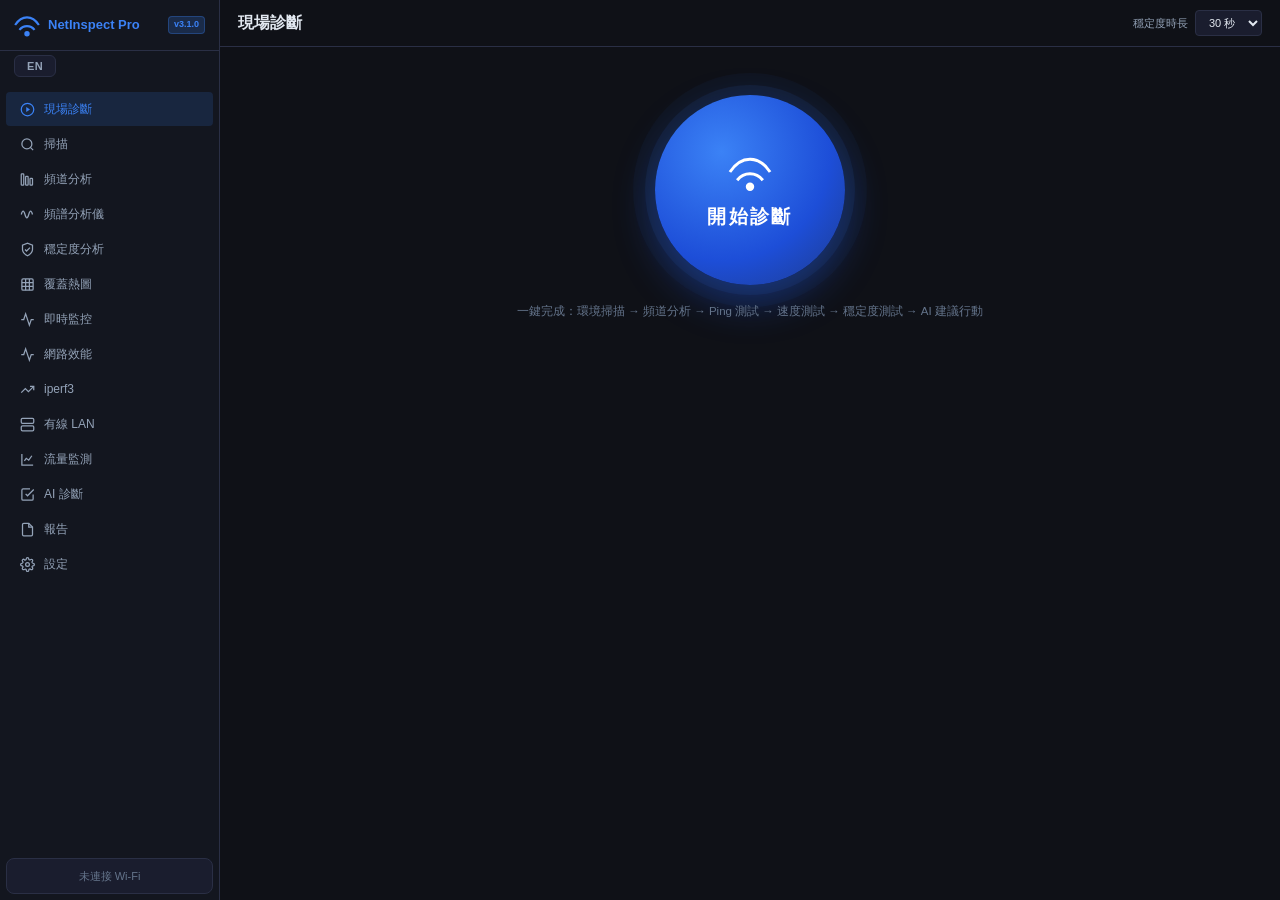
==== commit 5cb6831e: "build: 內嵌可攜式 Python，修正 DMG 在其他 Mac 打不開（v3.1.0） 問題：舊打包用 `venv --copies`，只複製 52 KB 啟動器；libpython 與 std" ====
--- a/frontend/index.html
+++ b/frontend/index.html
@@ -19,7 +19,7 @@
         <circle cx="12" cy="20" r="1.5" fill="currentColor"/>
       </svg>
       <span>NetInspect Pro</span>
-      <span class="version-badge">v3.0.1</span>
+      <span class="version-badge">v3.1.0</span>
     </div>
 
     <nav>
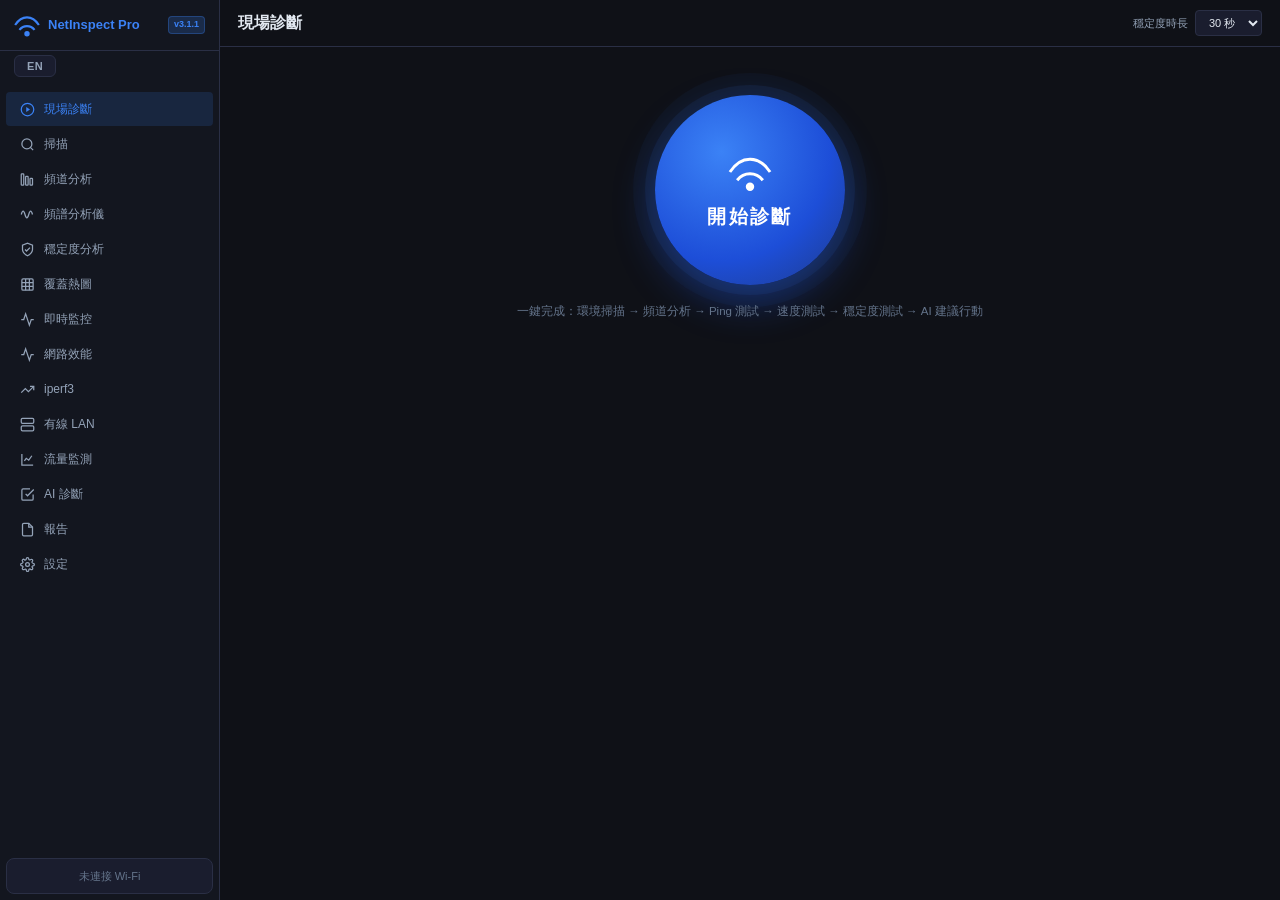
==== commit d043093a: "fix: 原生啟動程式 + 定位授權，修正打包版 SSID / BSSID 全被遮蔽（v3.1.1） - 新增 launcher/launcher.c：在 App 主程序內嵌 Python（取代 sh" ====
--- a/frontend/index.html
+++ b/frontend/index.html
@@ -19,7 +19,7 @@
         <circle cx="12" cy="20" r="1.5" fill="currentColor"/>
       </svg>
       <span>NetInspect Pro</span>
-      <span class="version-badge">v3.1.0</span>
+      <span class="version-badge">v3.1.1</span>
     </div>
 
     <nav>
@@ -188,6 +188,7 @@
       </div>
 
       <div id="scan-status" class="status-bar hidden"></div>
+      <div id="loc-banner" class="loc-banner hidden"></div>
 
       <!-- Network table -->
       <div class="table-wrap" id="net-table-wrap">
@@ -995,6 +996,7 @@
 <script defer src="js/diag.js"></script>
 <script defer src="js/spectrum.js"></script>
 <script defer src="js/scanner.js"></script>
+<script defer src="js/location.js"></script>
 <script defer src="js/channels.js"></script>
 <script defer src="js/heatmap.js"></script>
 <script defer src="js/monitor.js"></script>
--- a/frontend/css/style.css
+++ b/frontend/css/style.css
@@ -792,3 +792,12 @@
   border: 1px solid var(--border); border-radius: 6px; cursor: pointer; transition:.12s;
 }
 .lang-toggle:hover { background: var(--bg-hover); color: var(--text-1); border-color: var(--accent); }
+
+/* 定位授權提示（macOS 未授權時遮蔽 SSID / BSSID） */
+.loc-banner { display: flex; align-items: center; gap: 12px; padding: 9px 18px; font-size: 12px; line-height: 1.55;
+  color: #fde68a; background: rgba(234,179,8,.08); border-bottom: 1px solid rgba(234,179,8,.25); flex-shrink: 0; }
+.loc-banner.hidden { display: none; }
+.loc-banner .loc-text { flex: 1; min-width: 0; }
+.loc-banner .loc-text b { color: #fef3c7; }
+.loc-banner .loc-path { color: var(--text-2); font-size: 11px; }
+.loc-banner .btn { flex-shrink: 0; }
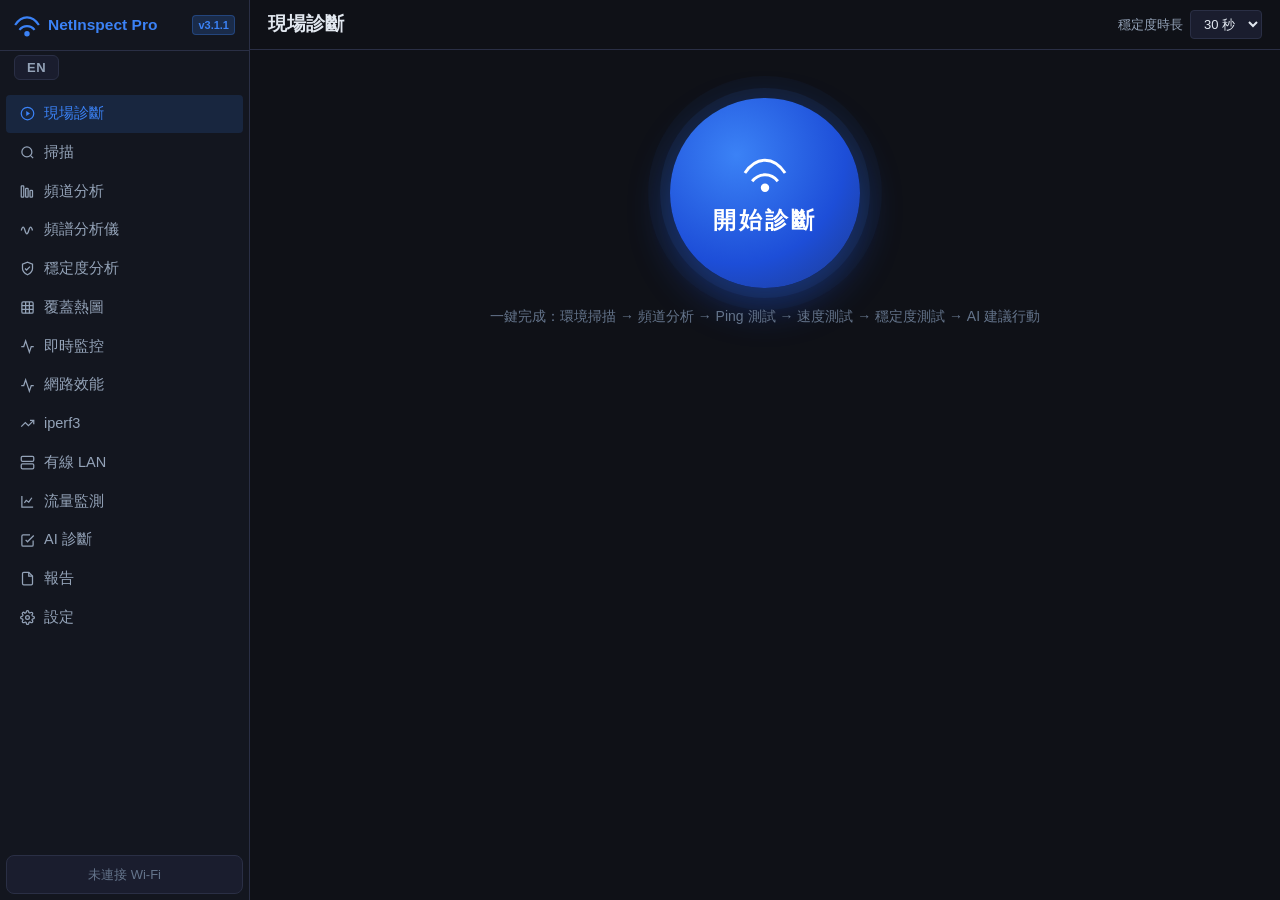
==== commit 03a0189a: "feat: 左側每個功能測完都能匯出 PDF 報告；介面字級放大 20%；修正 App 內下載 單一功能報告 - reporter.generate_feature_report：通用排版（指標、表格" ====
--- a/frontend/index.html
+++ b/frontend/index.html
@@ -78,7 +78,7 @@
       </div>
       <div class="conn-row">
         <span id="conn-tx">Tx — Mbps</span>
-        <span id="conn-std" style="color:var(--text-3);font-size:10px"></span>
+        <span id="conn-std" style="color:var(--text-3);font-size:12px"></span>
       </div>
       <div class="conn-qbar-wrap">
         <div id="conn-qbar" class="conn-qbar"></div>
@@ -95,7 +95,7 @@
       <div class="tab-header">
         <h1>現場診斷</h1>
         <div class="actions">
-          <label style="font-size:11px;color:var(--text-2)">穩定度時長</label>
+          <label style="font-size:13px;color:var(--text-2)">穩定度時長</label>
           <select id="dg-duration" class="select-input">
             <option value="30" selected>30 秒</option>
             <option value="60">60 秒</option>
@@ -118,7 +118,7 @@
           <div class="dg-hint">
             一鍵完成：環境掃描 → 頻道分析 → Ping 測試 → 速度測試 → 穩定度測試 → AI 建議行動
           </div>
-          <div class="dg-hint" id="dg-ai-provider" style="margin-top:4px;font-size:10px"></div>
+          <div class="dg-hint" id="dg-ai-provider" style="margin-top:4px;font-size:12px"></div>
         </div>
 
         <!-- 進度 -->
@@ -171,7 +171,7 @@
         <!-- WiFi interface selector -->
         <div style="display:flex;align-items:center;gap:5px">
           <svg viewBox="0 0 24 24" width="13" height="13" fill="none" stroke="rgba(255,255,255,.4)" stroke-width="2"><path d="M5 12.55a11 11 0 0 1 14.08 0"/><path d="M1.42 9a16 16 0 0 1 21.16 0"/><path d="M8.53 16.11a6 6 0 0 1 6.95 0"/><circle cx="12" cy="20" r="1" fill="rgba(255,255,255,.4)"/></svg>
-          <select id="iface-select" style="background:rgba(255,255,255,.07);border:1px solid rgba(255,255,255,.15);border-radius:4px;color:var(--text-2);font-size:10px;padding:3px 6px;cursor:pointer;outline:none">
+          <select id="iface-select" style="background:rgba(255,255,255,.07);border:1px solid rgba(255,255,255,.15);border-radius:4px;color:var(--text-2);font-size:12px;padding:3px 6px;cursor:pointer;outline:none">
             <option value="">載入中...</option>
           </select>
         </div>
@@ -179,8 +179,8 @@
           <svg viewBox="0 0 24 24" class="we-search-icon"><circle cx="11" cy="11" r="8"/><path d="m21 21-4.35-4.35"/></svg>
           <input type="text" id="scan-search" class="we-search" placeholder="Filter">
         </div>
-        <button class="btn btn-outline" style="font-size:10px;padding:4px 10px" id="btn-export-csv-scan">CSV</button>
-        <button class="btn btn-outline" style="font-size:10px;padding:4px 10px" id="btn-export-json-scan">JSON</button>
+        <button class="btn btn-outline" style="font-size:12px;padding:4px 10px" id="btn-export-csv-scan">CSV</button>
+        <button class="btn btn-outline" style="font-size:12px;padding:4px 10px" id="btn-export-json-scan">JSON</button>
         <button class="we-scan-btn" id="btn-scan">
           <svg viewBox="0 0 24 24"><polyline points="23 4 23 10 17 10"/><path d="M20.49 15a9 9 0 1 1-2.12-9.36L23 10"/></svg>
           Scan
@@ -467,7 +467,7 @@
             <div class="thresh-row"><span class="dot" style="background:#eab308"></span>≥ -67 dBm 語音/漫遊</div>
             <div class="thresh-row"><span class="dot" style="background:#f97316"></span>≥ -70 dBm 普通</div>
             <div class="thresh-row"><span class="dot" style="background:#ef4444"></span>&lt; -70 dBm 死角補 AP</div>
-            <div class="thresh-row" style="margin-top:8px;color:var(--text-3);font-size:10px">等高線：-65/-75/-85 dBm</div>
+            <div class="thresh-row" style="margin-top:8px;color:var(--text-3);font-size:12px">等高線：-65/-75/-85 dBm</div>
           </div>
         </div>
       </div>
@@ -586,7 +586,7 @@
       <div class="tab-header">
         <h1>iperf3 吞吐量測試</h1>
         <div class="actions">
-          <span id="ip3-install-note" class="hidden" style="font-size:11px;color:#f97316">未安裝 → brew install iperf3</span>
+          <span id="ip3-install-note" class="hidden" style="font-size:13px;color:#f97316">未安裝 → brew install iperf3</span>
         </div>
       </div>
 
@@ -756,15 +756,15 @@
 
       <div class="cards-row" id="lan-cards">
         <div class="card"><div class="card-label">存活設備</div><div class="card-val" id="lan-count">—</div></div>
-        <div class="card"><div class="card-label">閘道</div><div class="card-val" id="lan-gw" style="font-size:15px">—</div></div>
-        <div class="card"><div class="card-label">網段</div><div class="card-val" id="lan-subnet" style="font-size:14px">—</div></div>
+        <div class="card"><div class="card-label">閘道</div><div class="card-val" id="lan-gw" style="font-size:18px">—</div></div>
+        <div class="card"><div class="card-label">網段</div><div class="card-val" id="lan-subnet" style="font-size:17px">—</div></div>
         <div class="card"><div class="card-label">掃描進度</div><div class="card-val" id="lan-scanned">—</div></div>
       </div>
 
       <div id="lan-typebar" class="lan-typebar"></div>
 
       <div class="chart-section" style="flex:1;min-height:0;display:flex;flex-direction:column">
-        <div class="section-title">設備清單 <span id="lan-live-hint" class="muted" style="font-size:11px"></span></div>
+        <div class="section-title">設備清單 <span id="lan-live-hint" class="muted" style="font-size:13px"></span></div>
         <div class="table-wrap" style="flex:1;overflow:auto">
           <table class="net-table lan-table">
             <thead><tr>
@@ -789,7 +789,7 @@
           <label class="lan-check" id="dg2-ai-wrap" style="display:none">
             <input type="checkbox" id="dg2-ai"> 進階 AI 分析
           </label>
-          <span id="dg2-provider" class="muted" style="font-size:11px"></span>
+          <span id="dg2-provider" class="muted" style="font-size:13px"></span>
         </div>
       </div>
 
@@ -803,7 +803,7 @@
           <button class="btn btn-outline" data-topic="dhcp">DHCP / IP</button>
           <button class="btn btn-outline" data-topic="nat">NAT / 路由</button>
         </div>
-        <div id="dg2-status" class="muted" style="font-size:12px;margin-top:8px"></div>
+        <div id="dg2-status" class="muted" style="font-size:14.5px;margin-top:8px"></div>
       </div>
 
       <div id="dg2-steps" class="set-section" style="display:none">
@@ -813,8 +813,8 @@
 
       <div class="reco-panel" id="dg2-reco" hidden></div>
       <div id="dg2-ai-out" class="set-section" style="display:none">
-        <div class="section-title">🤖 AI 深入分析 <span id="dg2-ai-provider" class="muted" style="font-size:11px"></span></div>
-        <div id="dg2-ai-text" style="font-size:13px;line-height:1.7;white-space:pre-wrap;color:var(--text-1)"></div>
+        <div class="section-title">🤖 AI 深入分析 <span id="dg2-ai-provider" class="muted" style="font-size:13px"></span></div>
+        <div id="dg2-ai-text" style="font-size:15.5px;line-height:1.7;white-space:pre-wrap;color:var(--text-1)"></div>
       </div>
 
       <div class="set-section">
@@ -858,7 +858,7 @@
       </div>
 
       <div class="chart-section" style="padding-bottom:4px">
-        <div class="section-title">流量排行 Top Talkers <span class="muted" style="font-size:11px">（依封包數；佔比高者可能異常發送）</span></div>
+        <div class="section-title">流量排行 Top Talkers <span class="muted" style="font-size:13px">（依封包數；佔比高者可能異常發送）</span></div>
         <div class="table-wrap" style="max-height:300px;overflow:auto">
           <table class="net-table lan-table">
             <thead><tr><th>#</th><th>來源 MAC</th><th>廠牌</th><th>範例 IP</th><th>封包</th><th>pps</th><th>佔比</th><th>廣播/ARP</th></tr></thead>
@@ -966,7 +966,7 @@
         <div class="set-actions">
           <button class="btn btn-primary" id="btn-set-save">儲存設定</button>
           <button class="btn btn-outline" id="btn-set-test">測試連線</button>
-          <span id="set-status" class="muted" style="font-size:12px"></span>
+          <span id="set-status" class="muted" style="font-size:14.5px"></span>
         </div>
       </div>
 
@@ -997,6 +997,7 @@
 <script defer src="js/spectrum.js"></script>
 <script defer src="js/scanner.js"></script>
 <script defer src="js/location.js"></script>
+<script defer src="js/feature_report.js"></script>
 <script defer src="js/channels.js"></script>
 <script defer src="js/heatmap.js"></script>
 <script defer src="js/monitor.js"></script>
--- a/frontend/css/style.css
+++ b/frontend/css/style.css
@@ -16,13 +16,13 @@
   --text-1:     #e2e8f0;
   --text-2:     #94a3b8;
   --text-3:     #64748b;
-  --sidebar-w:  220px;
+  --sidebar-w:  250px;
   --radius:     8px;
   --radius-sm:  4px;
 }
 
 html, body { height: 100%; background: var(--bg-base); color: var(--text-1);
-  font-family: -apple-system, "Helvetica Neue", sans-serif; font-size: 13px; line-height: 1.5; }
+  font-family: -apple-system, "Helvetica Neue", sans-serif; font-size: 15.5px; line-height: 1.5; }
 
 /* ── Layout ─────────────────────────────────────────────────────────────── */
 #app { display: flex; height: 100vh; overflow: hidden; }
@@ -34,33 +34,33 @@
 }
 .brand {
   display: flex; align-items: center; gap: 8px; padding: 12px 14px;
-  border-bottom: 1px solid var(--border); color: var(--accent); font-size: 13px; font-weight: 600;
+  border-bottom: 1px solid var(--border); color: var(--accent); font-size: 15.5px; font-weight: 600;
 }
 .brand svg { stroke: var(--accent); flex-shrink: 0; }
-.version-badge { margin-left: auto; font-size: 9px; background: rgba(59,130,246,.2);
+.version-badge { margin-left: auto; font-size: 11px; background: rgba(59,130,246,.2);
   color: var(--accent); padding: 1px 5px; border-radius: 4px; border: 1px solid rgba(59,130,246,.3); }
 
 nav { padding: 6px 0; flex: 1; }
 .nav-item {
   display: flex; align-items: center; gap: 9px; padding: 8px 14px;
   color: var(--text-2); text-decoration: none; border-radius: var(--radius-sm);
-  margin: 1px 6px; font-size: 12px; transition: background .15s, color .15s;
+  margin: 1px 6px; font-size: 14.5px; transition: background .15s, color .15s;
 }
 .nav-item svg { width: 15px; height: 15px; stroke: currentColor; fill: none; stroke-width: 2; flex-shrink: 0; }
 .nav-item:hover { background: var(--bg-hover); color: var(--text-1); }
 .nav-item.active { background: rgba(59,130,246,.15); color: var(--accent); }
 
 /* Connection badge */
-.conn-badge, .conn-none { margin: 6px; border-radius: var(--radius); padding: 9px 11px; font-size: 11px; }
+.conn-badge, .conn-none { margin: 6px; border-radius: var(--radius); padding: 9px 11px; font-size: 13px; }
 .conn-badge { background: rgba(34,197,94,.08); border: 1px solid rgba(34,197,94,.2); }
-.conn-ssid { color: var(--success); font-weight: 600; font-size: 11px; white-space: nowrap; overflow: hidden; text-overflow: ellipsis; }
-.conn-vendor { color: var(--text-3); font-size: 10px; margin-top: 1px; }
+.conn-ssid { color: var(--success); font-weight: 600; font-size: 13px; white-space: nowrap; overflow: hidden; text-overflow: ellipsis; }
+.conn-vendor { color: var(--text-3); font-size: 12px; margin-top: 1px; }
 .conn-stats { display: flex; gap: 8px; margin-top: 4px; color: var(--text-2); }
 .conn-row { display: flex; align-items: center; justify-content: space-between; margin-top: 2px; color: var(--text-3); }
 .conn-qbar-wrap { display: flex; align-items: center; gap: 6px; margin-top: 5px; }
 .conn-qbar { flex: 1; height: 4px; background: var(--border); border-radius: 2px; overflow: hidden; position: relative; }
 .conn-qbar::after { content: ''; position: absolute; left:0; top:0; height:100%; border-radius:2px; }
-.conn-qscore { font-size: 10px; color: var(--text-3); }
+.conn-qscore { font-size: 12px; color: var(--text-3); }
 .conn-none { background: var(--bg-card); border: 1px solid var(--border); color: var(--text-3); text-align: center; }
 
 /* Main */
@@ -77,14 +77,14 @@
   display: flex; align-items: center; justify-content: space-between;
   padding: 10px 18px; border-bottom: 1px solid var(--border); flex-shrink: 0;
 }
-.tab-header h1 { font-size: 16px; font-weight: 600; }
+.tab-header h1 { font-size: 19px; font-weight: 600; }
 .actions { display: flex; align-items: center; gap: 7px; flex-wrap: wrap; }
 
 /* ── Buttons ─────────────────────────────────────────────────────────────── */
 .btn {
   display: inline-flex; align-items: center; gap: 5px;
   padding: 5px 12px; border-radius: var(--radius-sm);
-  font-size: 11px; font-weight: 500; cursor: pointer;
+  font-size: 13px; font-weight: 500; cursor: pointer;
   border: 1px solid transparent; transition: all .15s; white-space: nowrap;
 }
 .btn svg { width: 12px; height: 12px; stroke: currentColor; fill: none; stroke-width: 2; }
@@ -99,16 +99,16 @@
 .btn-outline   { background: transparent;             color: var(--text-2); border-color: var(--border); }
 .btn-outline:hover   { background: var(--bg-card); color: var(--text-1); }
 
-.badge { background: var(--bg-card); color: var(--text-2); border: 1px solid var(--border); padding: 2px 7px; border-radius: 10px; font-size: 10px; }
+.badge { background: var(--bg-card); color: var(--text-2); border: 1px solid var(--border); padding: 2px 7px; border-radius: 10px; font-size: 12px; }
 
 /* Band filter */
 .band-filter { display: flex; gap: 4px; align-items: center; }
-.band-cb { display: flex; align-items: center; gap: 4px; font-size: 11px; color: var(--text-2); cursor: pointer; padding: 4px 8px; border-radius: var(--radius-sm); border: 1px solid var(--border); background: var(--bg-card); }
+.band-cb { display: flex; align-items: center; gap: 4px; font-size: 13px; color: var(--text-2); cursor: pointer; padding: 4px 8px; border-radius: var(--radius-sm); border: 1px solid var(--border); background: var(--bg-card); }
 .band-cb input { accent-color: var(--accent); }
 .band-cb:hover { background: var(--bg-hover); }
 
 /* ── Status bar ─────────────────────────────────────────────────────────── */
-.status-bar { padding: 7px 18px; font-size: 11px; color: var(--text-2); background: rgba(59,130,246,.05); border-bottom: 1px solid var(--border); flex-shrink: 0; }
+.status-bar { padding: 7px 18px; font-size: 13px; color: var(--text-2); background: rgba(59,130,246,.05); border-bottom: 1px solid var(--border); flex-shrink: 0; }
 .status-bar.error { background: rgba(239,68,68,.06); color: #fca5a5; }
 .hidden { display: none !important; }
 
@@ -120,7 +120,7 @@
 }
 .we-filter-group { display: flex; gap: 2px; background: rgba(255,255,255,.06); border-radius: 6px; padding: 2px; }
 .we-tab {
-  padding: 3px 11px; border-radius: 4px; font-size: 11px; font-weight: 500;
+  padding: 3px 11px; border-radius: 4px; font-size: 13px; font-weight: 500;
   color: var(--text-2); background: transparent; border: none; cursor: pointer;
   transition: background .12s, color .12s; white-space: nowrap;
 }
@@ -129,19 +129,19 @@
 .we-spacer { flex: 1; }
 .we-search-wrap { position: relative; }
 .we-search-icon { position: absolute; left: 7px; top: 50%; transform: translateY(-50%); width: 12px; height: 12px; stroke: var(--text-3); fill: none; stroke-width: 2; }
-.we-search { background: rgba(255,255,255,.07); border: 1px solid var(--border); border-radius: 5px; padding: 4px 10px 4px 26px; color: var(--text-1); font-size: 11px; width: 160px; }
+.we-search { background: rgba(255,255,255,.07); border: 1px solid var(--border); border-radius: 5px; padding: 4px 10px 4px 26px; color: var(--text-1); font-size: 13px; width: 160px; }
 .we-search:focus { outline: none; border-color: var(--accent); background: rgba(59,130,246,.08); }
 .we-scan-btn {
   display: flex; align-items: center; gap: 5px; padding: 4px 12px;
   background: var(--accent); color: #fff; border: none; border-radius: 5px;
-  font-size: 11px; font-weight: 600; cursor: pointer;
+  font-size: 13px; font-weight: 600; cursor: pointer;
 }
 .we-scan-btn svg { width: 12px; height: 12px; stroke: #fff; fill: none; stroke-width: 2; }
 .we-scan-btn:hover { background: #2563eb; }
 
 /* ── Status bar ──────────────────────────────────────────────────────────── */
 .we-statusbar {
-  flex-shrink: 0; padding: 4px 14px; font-size: 10px; color: var(--text-3);
+  flex-shrink: 0; padding: 4px 14px; font-size: 12px; color: var(--text-3);
   background: var(--bg-sidebar); border-top: 1px solid var(--border);
 }
 
@@ -159,28 +159,28 @@
 #net-table { width: 100%; border-collapse: collapse; table-layout: fixed; }
 #net-table th, #net-table td {
   padding: 5px 8px; text-align: left; border-bottom: 1px solid rgba(255,255,255,.05);
-  white-space: nowrap; overflow: hidden; text-overflow: ellipsis; font-size: 11px;
+  white-space: nowrap; overflow: hidden; text-overflow: ellipsis; font-size: 13px;
 }
 #net-table th {
   background: #181b2a; color: var(--text-3); font-weight: 500;
-  position: sticky; top: 0; z-index: 1; user-select: none; font-size: 10px;
+  position: sticky; top: 0; z-index: 1; user-select: none; font-size: 12px;
 }
 #net-table th[data-sort] { cursor: pointer; }
 #net-table th[data-sort]:hover { color: var(--text-1); }
-#net-table th[data-sort]::after { content: " ⇅"; color: var(--text-3); font-size: 8px; }
+#net-table th[data-sort]::after { content: " ⇅"; color: var(--text-3); font-size: 9.5px; }
 #net-table th[data-sort].sort-asc::after  { content: " ↑"; color: var(--accent); }
 #net-table th[data-sort].sort-desc::after { content: " ↓"; color: var(--accent); }
 
 /* Column widths */
 #net-table .col-bar   { width: 4px; padding: 0; }
-#net-table th:nth-child(2), #net-table td:nth-child(2) { width: 130px; font-family: monospace; font-size: 10px; color: var(--text-3); }
+#net-table th:nth-child(2), #net-table td:nth-child(2) { width: 130px; font-family: monospace; font-size: 12px; color: var(--text-3); }
 #net-table th:nth-child(3), #net-table td:nth-child(3) { width: 150px; }
 #net-table th:nth-child(4), #net-table td:nth-child(4) { width: 160px; }
 #net-table th:nth-child(5), #net-table td:nth-child(5) { width: 120px; }  /* Signal */
 #net-table th:nth-child(6), #net-table td:nth-child(6) { width: 50px; text-align:center; }   /* Channel */
 #net-table th:nth-child(7), #net-table td:nth-child(7) { width: 90px; }   /* Width */
 #net-table th:nth-child(8), #net-table td:nth-child(8) { width: 65px; }   /* Band */
-#net-table th:nth-child(9), #net-table td:nth-child(9) { width: 90px; font-family: monospace; font-size: 10px; }  /* Mode */
+#net-table th:nth-child(9), #net-table td:nth-child(9) { width: 90px; font-family: monospace; font-size: 12px; }  /* Mode */
 #net-table th:nth-child(10),#net-table td:nth-child(10){ width: 36px; text-align:center; }  /* Gen */
 #net-table th:nth-child(11),#net-table td:nth-child(11){ width: 130px; }  /* Security */
 #net-table th:nth-child(12),#net-table td:nth-child(12){ width: 85px; text-align:right; }  /* Max Rate */
@@ -198,17 +198,17 @@
 
 /* Signal % + bar (WiFi Explorer style) */
 .we-signal { display: flex; align-items: center; gap: 5px; }
-.we-signal-pct { font-size: 11px; font-weight: 500; min-width: 32px; text-align: right; }
+.we-signal-pct { font-size: 13px; font-weight: 500; min-width: 32px; text-align: right; }
 .we-signal-bar { flex: 1; height: 6px; background: rgba(255,255,255,.1); border-radius: 2px; overflow: hidden; min-width: 50px; max-width: 70px; }
 .we-signal-fill { height: 100%; border-radius: 2px; transition: width .4s; }
 
 /* Lock icon for secured networks */
-.lock-icon { color: var(--text-3); font-size: 9px; margin-right: 3px; }
+.lock-icon { color: var(--text-3); font-size: 11px; margin-right: 3px; }
 .ssid-hidden { color: var(--text-3); font-style: italic; }
-.new-badge { font-size: 8px; background: rgba(34,197,94,.2); color: var(--success); border: 1px solid rgba(34,197,94,.3); border-radius: 3px; padding: 0 3px; margin-left: 4px; }
+.new-badge { font-size: 9.5px; background: rgba(34,197,94,.2); color: var(--success); border: 1px solid rgba(34,197,94,.3); border-radius: 3px; padding: 0 3px; margin-left: 4px; }
 
 /* Gen badge */
-.gen-badge { display: inline-block; font-size: 10px; font-weight: 700; color: var(--text-2); }
+.gen-badge { display: inline-block; font-size: 12px; font-weight: 700; color: var(--text-2); }
 
 /* Row selection / hover states */
 #net-table tr.net-row.selected td { background: rgba(59,130,246,.18) !important; }
@@ -221,9 +221,9 @@
 .signal-meter { width: 50px; height: 5px; background: var(--border); border-radius: 2px; overflow: hidden; }
 .signal-fill { height: 100%; border-radius: 2px; transition: width .3s; }
 /* Vendor badge */
-.vendor-badge { font-size: 10px; color: var(--text-3); background: var(--bg-card); border: 1px solid var(--border); border-radius: 3px; padding: 1px 5px; }
+.vendor-badge { font-size: 12px; color: var(--text-3); background: var(--bg-card); border: 1px solid var(--border); border-radius: 3px; padding: 1px 5px; }
 /* NEW badge */
-.new-badge { font-size: 9px; background: rgba(34,197,94,.2); color: var(--success); border: 1px solid rgba(34,197,94,.3); border-radius: 3px; padding: 0 4px; margin-left: 4px; }
+.new-badge { font-size: 11px; background: rgba(34,197,94,.2); color: var(--success); border: 1px solid rgba(34,197,94,.3); border-radius: 3px; padding: 0 4px; margin-left: 4px; }
 /* Utilization bar */
 .util-bar { width: 40px; height: 5px; background: var(--border); border-radius: 2px; overflow: hidden; display: inline-block; vertical-align: middle; margin-left: 4px; }
 .util-fill { height: 100%; border-radius: 2px; }
@@ -235,30 +235,30 @@
 
 /* ── Charts ─────────────────────────────────────────────────────────────── */
 .chart-section { padding: 10px 18px; flex-shrink: 0; }
-.section-title { font-size: 11px; font-weight: 600; color: var(--text-2); margin-bottom: 7px; text-transform: uppercase; letter-spacing: .5px; }
+.section-title { font-size: 13px; font-weight: 600; color: var(--text-2); margin-bottom: 7px; text-transform: uppercase; letter-spacing: .5px; }
 .chart-container { position: relative; width: 100%; }
 
 /* ── Cards ───────────────────────────────────────────────────────────────── */
 .cards-row { display: flex; gap: 8px; padding: 10px 18px; flex-shrink: 0; flex-wrap: wrap; }
 .card { background: var(--bg-card); border: 1px solid var(--border); border-radius: var(--radius); padding: 10px 14px; min-width: 90px; }
-.card-label { font-size: 10px; color: var(--text-3); margin-bottom: 3px; }
-.card-val { font-size: 20px; font-weight: 700; color: var(--text-1); }
-.card-sub { font-size: 10px; color: var(--text-2); margin-top: 2px; }
+.card-label { font-size: 12px; color: var(--text-3); margin-bottom: 3px; }
+.card-val { font-size: 24px; font-weight: 700; color: var(--text-1); }
+.card-sub { font-size: 12px; color: var(--text-2); margin-top: 2px; }
 
 /* ── Band charts ─────────────────────────────────────────────────────────── */
 .band-panel { background: var(--bg-card); border: 1px solid var(--border); border-radius: var(--radius); padding: 10px 14px; margin-bottom: 10px; }
-.band-title { font-size: 11px; font-weight: 600; color: var(--text-1); margin-bottom: 7px; }
-.tag { font-size: 10px; color: var(--text-3); font-weight: 400; }
+.band-title { font-size: 13px; font-weight: 600; color: var(--text-1); margin-bottom: 7px; }
+.tag { font-size: 12px; color: var(--text-3); font-weight: 400; }
 .tag-dfs { color: #f97316; }
 .best-channels { display: flex; gap: 6px; flex-wrap: wrap; margin-top: 6px; }
-.best-ch-badge { padding: 2px 9px; border-radius: 10px; font-size: 10px; font-weight: 600; background: rgba(59,130,246,.12); color: var(--accent); border: 1px solid rgba(59,130,246,.25); }
+.best-ch-badge { padding: 2px 9px; border-radius: 10px; font-size: 12px; font-weight: 600; background: rgba(59,130,246,.12); color: var(--accent); border: 1px solid rgba(59,130,246,.25); }
 .best-ch-badge.good { background: rgba(34,197,94,.10); color: #4ade80; border-color: rgba(34,197,94,.25); }
 .best-ch-badge.warn { background: rgba(234,179,8,.10); color: #fde047; border-color: rgba(234,179,8,.25); }
 
 /* ── Recommendations ─────────────────────────────────────────────────────── */
 .recs-section { padding: 0 18px 10px; flex-shrink: 0; }
 #recs-list { display: flex; flex-direction: column; gap: 5px; }
-.rec-item { display: flex; align-items: flex-start; gap: 8px; padding: 8px 10px; background: var(--bg-card); border: 1px solid var(--border); border-radius: var(--radius); font-size: 11px; }
+.rec-item { display: flex; align-items: flex-start; gap: 8px; padding: 8px 10px; background: var(--bg-card); border: 1px solid var(--border); border-radius: var(--radius); font-size: 13px; }
 .rec-item .rec-band { font-weight: 700; color: var(--accent); min-width: 55px; }
 .rec-item .rec-action { font-weight: 600; color: var(--text-1); min-width: 120px; }
 .rec-item .rec-detail { color: var(--text-2); flex: 1; }
@@ -270,46 +270,46 @@
 .floor-plan-wrap { flex: 1; background: var(--bg-card); border: 1px solid var(--border); border-radius: var(--radius); overflow: hidden; position: relative; display: flex; align-items: center; justify-content: center; min-height: 280px; cursor: crosshair; }
 .fp-hint { text-align: center; color: var(--text-3); }
 .fp-hint svg { stroke: var(--text-3); margin-bottom: 8px; }
-.fp-hint p { font-size: 11px; line-height: 2; }
+.fp-hint p { font-size: 13px; line-height: 2; }
 #fp-canvas { max-width: 100%; max-height: 100%; display: block; }
 .meas-panel { width: 200px; flex-shrink: 0; display: flex; flex-direction: column; gap: 8px; overflow-y: auto; }
 .meas-list { flex: 1; overflow-y: auto; display: flex; flex-direction: column; gap: 3px; }
-.meas-item { display: flex; align-items: center; justify-content: space-between; padding: 5px 8px; background: var(--bg-card); border: 1px solid var(--border); border-radius: var(--radius-sm); font-size: 10px; }
+.meas-item { display: flex; align-items: center; justify-content: space-between; padding: 5px 8px; background: var(--bg-card); border: 1px solid var(--border); border-radius: var(--radius-sm); font-size: 12px; }
 .meas-item .mi-id { color: var(--text-3); }
 .meas-item .mi-rssi { font-weight: 700; }
 .meas-item .mi-del { color: var(--text-3); cursor: pointer; padding: 0 3px; }
 .meas-item .mi-del:hover { color: var(--danger); }
 .meas-thresholds { background: var(--bg-card); border: 1px solid var(--border); border-radius: var(--radius); padding: 8px 10px; flex-shrink: 0; }
-.thresh-title { font-size: 10px; font-weight: 600; color: var(--text-2); margin-bottom: 5px; }
-.thresh-row { display: flex; align-items: center; gap: 5px; font-size: 10px; color: var(--text-2); margin-bottom: 2px; }
+.thresh-title { font-size: 12px; font-weight: 600; color: var(--text-2); margin-bottom: 5px; }
+.thresh-row { display: flex; align-items: center; gap: 5px; font-size: 12px; color: var(--text-2); margin-bottom: 2px; }
 .dot { width: 7px; height: 7px; border-radius: 50%; flex-shrink: 0; }
 
 /* ── Modal ───────────────────────────────────────────────────────────────── */
 .modal { position: fixed; inset: 0; background: rgba(0,0,0,.6); display: flex; align-items: center; justify-content: center; z-index: 100; }
 .modal-box { background: var(--bg-card); border: 1px solid var(--border); border-radius: var(--radius); padding: 18px; width: 300px; }
-.modal-title { font-size: 14px; font-weight: 600; margin-bottom: 12px; }
+.modal-title { font-size: 17px; font-weight: 600; margin-bottom: 12px; }
 .form-row { display: flex; flex-direction: column; gap: 3px; margin-bottom: 8px; }
-.form-row label { font-size: 10px; color: var(--text-2); font-weight: 500; }
-.form-row input { background: var(--bg-base); border: 1px solid var(--border); border-radius: var(--radius-sm); padding: 5px 9px; color: var(--text-1); font-size: 12px; }
+.form-row label { font-size: 12px; color: var(--text-2); font-weight: 500; }
+.form-row input { background: var(--bg-base); border: 1px solid var(--border); border-radius: var(--radius-sm); padding: 5px 9px; color: var(--text-1); font-size: 14.5px; }
 .form-row input:focus { outline: none; border-color: var(--accent); }
-.modal-note { font-size: 10px; color: var(--text-3); margin-bottom: 10px; }
+.modal-note { font-size: 12px; color: var(--text-3); margin-bottom: 10px; }
 .modal-actions { display: flex; gap: 6px; justify-content: flex-end; }
 
 /* ── Monitor ─────────────────────────────────────────────────────────────── */
-.text-input, .select-input { background: var(--bg-card); border: 1px solid var(--border); border-radius: var(--radius-sm); padding: 5px 9px; color: var(--text-1); font-size: 11px; }
+.text-input, .select-input { background: var(--bg-card); border: 1px solid var(--border); border-radius: var(--radius-sm); padding: 5px 9px; color: var(--text-1); font-size: 13px; }
 .text-input:focus, .select-input:focus { outline: none; border-color: var(--accent); }
 .threshold-bar { margin: 0 18px 7px; height: 26px; background: var(--bg-card); border: 1px solid var(--border); border-radius: var(--radius); overflow: hidden; position: relative; }
 .threshold-fill { height: 100%; transition: width .5s, background .5s; }
-.threshold-label { position: absolute; inset: 0; display: flex; align-items: center; justify-content: center; font-size: 10px; font-weight: 600; color: rgba(255,255,255,.8); }
+.threshold-label { position: absolute; inset: 0; display: flex; align-items: center; justify-content: center; font-size: 12px; font-weight: 600; color: rgba(255,255,255,.8); }
 
 /* ── Report ──────────────────────────────────────────────────────────────── */
 .report-form { padding: 14px 18px; flex-shrink: 0; }
-.form-section-title { font-size: 11px; font-weight: 700; color: var(--text-2); text-transform: uppercase; letter-spacing: .5px; margin-bottom: 8px; }
+.form-section-title { font-size: 13px; font-weight: 700; color: var(--text-2); text-transform: uppercase; letter-spacing: .5px; margin-bottom: 8px; }
 .form-grid { display: grid; grid-template-columns: 1fr 1fr; gap: 8px; }
-.form-row input[type="text"], .form-row input[type="date"] { width: 100%; background: var(--bg-card); border: 1px solid var(--border); border-radius: var(--radius-sm); padding: 6px 9px; color: var(--text-1); font-size: 12px; }
+.form-row input[type="text"], .form-row input[type="date"] { width: 100%; background: var(--bg-card); border: 1px solid var(--border); border-radius: var(--radius-sm); padding: 6px 9px; color: var(--text-1); font-size: 14.5px; }
 .report-preview { flex: 1; overflow-y: auto; padding: 14px 18px; }
-.rp-title { font-size: 11px; font-weight: 700; color: var(--text-2); text-transform: uppercase; margin-bottom: 8px; }
-.rp-content { background: var(--bg-card); border: 1px solid var(--border); border-radius: var(--radius); padding: 14px; color: var(--text-2); font-size: 11px; line-height: 1.8; }
+.rp-title { font-size: 13px; font-weight: 700; color: var(--text-2); text-transform: uppercase; margin-bottom: 8px; }
+.rp-content { background: var(--bg-card); border: 1px solid var(--border); border-radius: var(--radius); padding: 14px; color: var(--text-2); font-size: 13px; line-height: 1.8; }
 .hint { color: var(--text-3); font-style: italic; }
 
 /* ═══════════════════════════════════════════════════════════════════════════
@@ -326,7 +326,7 @@
 }
 .ip3-card-title {
   display: flex; align-items: center; gap: 6px;
-  font-size: 12px; font-weight: 600; color: var(--text-1);
+  font-size: 14.5px; font-weight: 600; color: var(--text-1);
   margin-bottom: 10px; padding-bottom: 8px; border-bottom: 1px solid var(--border);
 }
 .ip3-card-title svg { stroke: var(--accent); flex-shrink: 0; }
@@ -334,20 +334,20 @@
 /* Status dot */
 .ip3-dot { width: 8px; height: 8px; border-radius: 50%; background: var(--text-3); flex-shrink: 0; }
 .ip3-dot.on { background: var(--success); box-shadow: 0 0 6px rgba(34,197,94,.5); animation: pulse 2s ease infinite; }
-.ip3-dot-label { font-size: 10px; color: var(--text-3); font-weight: 400; }
+.ip3-dot-label { font-size: 12px; color: var(--text-3); font-weight: 400; }
 .ip3-dot-label.on { color: var(--success); }
 
 /* Row layout inside cards */
 .ip3-row {
   display: flex; align-items: center; gap: 8px;
-  margin-bottom: 7px; font-size: 11px; color: var(--text-2);
+  margin-bottom: 7px; font-size: 13px; color: var(--text-2);
 }
 .ip3-row label { min-width: 48px; color: var(--text-3); flex-shrink: 0; }
 
 /* Server start/stop button */
 .ip3-srv-btn {
   display: flex; align-items: center; gap: 5px; padding: 5px 14px;
-  border-radius: 5px; font-size: 11px; font-weight: 600;
+  border-radius: 5px; font-size: 13px; font-weight: 600;
   cursor: pointer; border: none; background: var(--success); color: #fff;
   transition: background .15s;
 }
@@ -357,32 +357,32 @@
 .ip3-srv-info { margin-top: 8px; }
 .ip3-ip-row { display: flex; gap: 6px; flex-wrap: wrap; margin-bottom: 6px; }
 .ip3-ip-chip {
-  padding: 2px 10px; border-radius: 3px; font-size: 11px; font-weight: 600;
+  padding: 2px 10px; border-radius: 3px; font-size: 13px; font-weight: 600;
   font-family: monospace; color: #93c5fd;
   background: rgba(59,130,246,.1); border: 1px solid rgba(59,130,246,.2);
 }
 .ip3-cmd-row { display: flex; align-items: center; gap: 6px; margin-bottom: 5px; }
 .ip3-cmd {
-  flex: 1; font-family: monospace; font-size: 11px; color: #86efac;
+  flex: 1; font-family: monospace; font-size: 13px; color: #86efac;
   background: rgba(34,197,94,.07); border: 1px solid rgba(34,197,94,.2);
   border-radius: 3px; padding: 3px 8px; white-space: nowrap;
   overflow: hidden; text-overflow: ellipsis;
 }
 .ip3-copy {
   padding: 2px 9px; background: var(--bg-hover); border: 1px solid var(--border);
-  border-radius: 3px; font-size: 10px; cursor: pointer; color: var(--text-2);
+  border-radius: 3px; font-size: 12px; cursor: pointer; color: var(--text-2);
 }
 .ip3-copy:hover { color: var(--text-1); }
-.ip3-other-hint { font-size: 10px; color: var(--text-3); }
+.ip3-other-hint { font-size: 12px; color: var(--text-3); }
 
 /* Server log inside server card */
 .ip3-srv-log-wrap { margin-top: 8px; }
-.ip3-log-title { font-size: 9px; color: var(--text-3); text-transform: uppercase; margin-bottom: 3px; }
+.ip3-log-title { font-size: 11px; color: var(--text-3); text-transform: uppercase; margin-bottom: 3px; }
 
 /* Mode buttons */
 .ip3-modes { display: flex; gap: 3px; }
 .ip3-mode {
-  padding: 3px 9px; border-radius: 3px; font-size: 10px; font-weight: 500;
+  padding: 3px 9px; border-radius: 3px; font-size: 12px; font-weight: 500;
   cursor: pointer; border: 1px solid var(--border); background: transparent;
   color: var(--text-2); transition: all .12s;
 }
@@ -392,7 +392,7 @@
 /* Run button */
 .ip3-run-btn {
   display: flex; align-items: center; gap: 6px; margin-top: 10px;
-  padding: 7px 18px; border-radius: 5px; font-size: 12px; font-weight: 700;
+  padding: 7px 18px; border-radius: 5px; font-size: 14.5px; font-weight: 700;
   cursor: pointer; border: none;
   background: linear-gradient(135deg, #22c55e, #16a34a); color: #fff;
   box-shadow: 0 2px 10px rgba(34,197,94,.35); transition: all .15s;
@@ -407,20 +407,20 @@
 .ip3-progress-wrap { display: flex; align-items: center; gap: 10px; }
 .ip3-progress-bar { flex: 1; height: 8px; background: var(--border); border-radius: 4px; overflow: hidden; }
 .ip3-progress-fill { height: 100%; border-radius: 4px; background: linear-gradient(90deg, #3b82f6, #22c55e); transition: width .5s; }
-.ip3-progress-label { font-size: 11px; color: var(--text-2); min-width: 60px; text-align: right; }
+.ip3-progress-label { font-size: 13px; color: var(--text-2); min-width: 60px; text-align: right; }
 
 /* Live numbers */
 .ip3-live-nums { display: flex; gap: 10px; }
 .ip3-live-num { background: var(--bg-card); border: 1px solid var(--border); border-radius: 5px; padding: 7px 14px; }
-.ip3-live-label { font-size: 10px; color: var(--text-3); margin-bottom: 2px; }
-.ip3-live-val { font-size: 20px; font-weight: 800; color: var(--text-1); }
+.ip3-live-label { font-size: 12px; color: var(--text-3); margin-bottom: 2px; }
+.ip3-live-val { font-size: 24px; font-weight: 800; color: var(--text-1); }
 
 /* Chart wrap */
 .ip3-chart-wrap { background: var(--bg-card); border: 1px solid var(--border); border-radius: 5px; padding: 10px 12px; }
 
 /* Log box */
 .ip3-log-box {
-  font-family: "SF Mono", "Fira Code", monospace; font-size: 10px;
+  font-family: "SF Mono", "Fira Code", monospace; font-size: 12px;
   color: var(--text-2); background: #080a10; border: 1px solid var(--border);
   border-radius: 5px; padding: 8px 10px; overflow-y: auto; line-height: 1.7;
 }
@@ -437,7 +437,7 @@
 }
 .ip3-analysis-title {
   display: flex; align-items: center; gap: 7px;
-  font-size: 13px; font-weight: 700; color: var(--text-1);
+  font-size: 15.5px; font-weight: 700; color: var(--text-1);
   margin-bottom: 12px; padding: 8px 0;
   border-top: 1px solid var(--border);
 }
@@ -449,22 +449,22 @@
   background: var(--bg-card); border: 1px solid var(--border);
   border-radius: 8px; padding: 12px 18px; min-width: 110px; text-align: center;
 }
-.ip3-score-val { font-size: 26px; font-weight: 800; }
-.ip3-score-unit { font-size: 11px; color: var(--text-2); }
-.ip3-score-label { font-size: 10px; color: var(--text-3); margin-top: 2px; }
+.ip3-score-val { font-size: 31px; font-weight: 800; }
+.ip3-score-unit { font-size: 13px; color: var(--text-2); }
+.ip3-score-label { font-size: 12px; color: var(--text-3); margin-top: 2px; }
 
 /* Rating rows */
 .ip3-rating-rows { display: flex; flex-direction: column; gap: 6px; margin-bottom: 12px; }
 .ip3-rating-row { display: flex; align-items: center; gap: 10px; }
-.ip3-rating-name { font-size: 11px; color: var(--text-2); min-width: 80px; }
+.ip3-rating-name { font-size: 13px; color: var(--text-2); min-width: 80px; }
 .ip3-rating-bar-bg { flex: 1; height: 6px; background: var(--border); border-radius: 3px; overflow: hidden; }
 .ip3-rating-bar-fill { height: 100%; border-radius: 3px; transition: width .6s; }
-.ip3-rating-tag { font-size: 10px; font-weight: 600; min-width: 90px; text-align: right; }
+.ip3-rating-tag { font-size: 12px; font-weight: 600; min-width: 90px; text-align: right; }
 
 /* Use cases */
 .ip3-usecases { display: flex; gap: 6px; flex-wrap: wrap; margin-bottom: 12px; }
 .ip3-usecase-chip {
-  padding: 3px 10px; border-radius: 10px; font-size: 11px; font-weight: 600;
+  padding: 3px 10px; border-radius: 10px; font-size: 13px; font-weight: 600;
   background: rgba(34,197,94,.12); color: #4ade80;
   border: 1px solid rgba(34,197,94,.25);
 }
@@ -474,18 +474,18 @@
 .ip3-rec {
   display: flex; gap: 10px; align-items: flex-start;
   padding: 8px 12px; border-radius: 5px;
-  border-left: 3px solid transparent; font-size: 11px;
+  border-left: 3px solid transparent; font-size: 13px;
 }
 .ip3-rec.good     { background: rgba(34,197,94,.06); border-left-color: #22c55e; }
 .ip3-rec.warning  { background: rgba(234,179,8,.06); border-left-color: #eab308; }
 .ip3-rec.critical { background: rgba(239,68,68,.06); border-left-color: #ef4444; }
-.ip3-rec-icon { flex-shrink: 0; font-size: 13px; }
+.ip3-rec-icon { flex-shrink: 0; font-size: 15.5px; }
 .ip3-rec-text { color: var(--text-1); line-height: 1.6; }
 
 /* ── 一鍵診斷按鈕 ────────────────────────────────────────────────────────── */
 .diag-btn {
   display: inline-flex; align-items: center; gap: 7px;
-  padding: 7px 18px; border-radius: 6px; font-size: 13px; font-weight: 700;
+  padding: 7px 18px; border-radius: 6px; font-size: 15.5px; font-weight: 700;
   cursor: pointer; border: none; transition: all .2s;
   background: linear-gradient(135deg, #6366f1, #3b82f6);
   color: #fff; box-shadow: 0 2px 12px rgba(99,102,241,.4);
@@ -499,14 +499,14 @@
 
 /* ── 進度步驟 ────────────────────────────────────────────────────────────── */
 .diag-progress-wrap { padding: 4px 0 8px; }
-.diag-progress-title { font-size: 12px; font-weight: 600; color: var(--text-2); margin-bottom: 8px; }
+.diag-progress-title { font-size: 14.5px; font-weight: 600; color: var(--text-2); margin-bottom: 8px; }
 .diag-steps-grid { display: flex; gap: 8px; flex-wrap: wrap; }
 .diag-step {
   display: flex; align-items: center; gap: 6px; padding: 5px 10px;
   background: var(--bg-card); border: 1px solid var(--border);
-  border-radius: 5px; font-size: 11px; color: var(--text-2);
-}
-.diag-step .step-icon { font-size: 12px; }
+  border-radius: 5px; font-size: 13px; color: var(--text-2);
+}
+.diag-step .step-icon { font-size: 14.5px; }
 .diag-step.ok   { border-color: rgba(34,197,94,.3); color: var(--success); }
 .diag-step.ok .step-icon::before { content: "✓"; color: var(--success); }
 .diag-step.fail { border-color: rgba(239,68,68,.3); color: #fca5a5; }
@@ -516,18 +516,18 @@
 /* ── 總分 gauge ──────────────────────────────────────────────────────────── */
 .diag-score-row { display: flex; align-items: flex-start; gap: 20px; margin-bottom: 14px; }
 .diag-score-wrap { flex-shrink: 0; text-align: center; }
-.diag-score-num { font-size: 28px; font-weight: 800; line-height: 1; margin-top: -8px; }
-.diag-score-grade { font-size: 12px; color: var(--text-2); margin-top: 2px; }
+.diag-score-num { font-size: 33.5px; font-weight: 800; line-height: 1; margin-top: -8px; }
+.diag-score-grade { font-size: 14.5px; color: var(--text-2); margin-top: 2px; }
 .diag-counts { display: flex; flex-direction: column; gap: 5px; justify-content: center; }
-.diag-count-row { display: flex; align-items: center; gap: 6px; font-size: 12px; }
+.diag-count-row { display: flex; align-items: center; gap: 6px; font-size: 14.5px; }
 .diag-count-dot { width: 10px; height: 10px; border-radius: 50%; flex-shrink: 0; }
 .diag-count-num { font-weight: 700; min-width: 20px; }
-.diag-summary { flex: 1; font-size: 11px; color: var(--text-2); line-height: 1.7; padding: 8px 12px; background: var(--bg-card); border-radius: 6px; border: 1px solid var(--border); }
+.diag-summary { flex: 1; font-size: 13px; color: var(--text-2); line-height: 1.7; padding: 8px 12px; background: var(--bg-card); border-radius: 6px; border: 1px solid var(--border); }
 
 /* ── 問題清單 ────────────────────────────────────────────────────────────── */
 .diag-issues-wrap { display: flex; flex-direction: column; gap: 0; }
 .diag-section-title {
-  font-size: 10px; font-weight: 700; text-transform: uppercase; letter-spacing: .6px;
+  font-size: 12px; font-weight: 700; text-transform: uppercase; letter-spacing: .6px;
   color: var(--text-3); padding: 8px 0 4px;
 }
 .diag-issue {
@@ -539,19 +539,19 @@
 .diag-issue.warning  { background: rgba(234,179,8,.07);  border-left-color: #eab308; }
 .diag-issue.info     { background: rgba(59,130,246,.06); border-left-color: #3b82f6; }
 .diag-issue.good     { background: rgba(34,197,94,.05);  border-left-color: #22c55e; }
-.diag-issue-icon { font-size: 16px; flex-shrink: 0; margin-top: 1px; }
+.diag-issue-icon { font-size: 19px; flex-shrink: 0; margin-top: 1px; }
 .diag-issue-body { flex: 1; min-width: 0; }
-.diag-issue-title { font-size: 12px; font-weight: 700; color: var(--text-1); margin-bottom: 3px; }
-.diag-issue-problem { font-size: 11px; color: var(--text-2); margin-bottom: 4px; line-height: 1.5; }
+.diag-issue-title { font-size: 14.5px; font-weight: 700; color: var(--text-1); margin-bottom: 3px; }
+.diag-issue-problem { font-size: 13px; color: var(--text-2); margin-bottom: 4px; line-height: 1.5; }
 .diag-issue-rec {
-  font-size: 11px; color: var(--text-1); line-height: 1.6;
+  font-size: 13px; color: var(--text-1); line-height: 1.6;
   padding: 5px 9px; border-radius: 4px; background: rgba(255,255,255,.04);
   border: 1px solid rgba(255,255,255,.07);
 }
 .diag-issue-rec::before { content: "→ "; color: var(--accent); font-weight: 700; }
 .diag-issue.good .diag-issue-rec { display: none; }
 .diag-sev-badge {
-  flex-shrink: 0; font-size: 9px; font-weight: 700; padding: 2px 6px;
+  flex-shrink: 0; font-size: 11px; font-weight: 700; padding: 2px 6px;
   border-radius: 3px; margin-top: 2px; white-space: nowrap;
 }
 .sev-critical { background: rgba(239,68,68,.2);  color: #fca5a5; }
@@ -566,7 +566,7 @@
   border-radius: var(--radius); padding: 12px 14px; min-width: 0;
 }
 .iperf-panel-title {
-  display: flex; align-items: center; gap: 6px; font-size: 12px; font-weight: 600;
+  display: flex; align-items: center; gap: 6px; font-size: 14.5px; font-weight: 600;
   color: var(--text-1); margin-bottom: 10px; padding-bottom: 8px;
   border-bottom: 1px solid var(--border);
 }
@@ -576,7 +576,7 @@
 .iperf-status-dot { width: 8px; height: 8px; border-radius: 50%; background: var(--text-3); margin-left: 4px; flex-shrink: 0; }
 .iperf-status-dot.running { background: var(--success); box-shadow: 0 0 6px rgba(34,197,94,.5); animation: pulse 2s ease infinite; }
 @keyframes pulse { 0%,100%{opacity:1} 50%{opacity:.6} }
-.iperf-status-label { font-size: 10px; color: var(--text-3); font-weight: 400; }
+.iperf-status-label { font-size: 12px; color: var(--text-3); font-weight: 400; }
 .iperf-status-label.running { color: var(--success); }
 
 /* Server body layout */
@@ -584,13 +584,13 @@
 .iperf-server-left { flex: 1; }
 
 /* Fields */
-.iperf-field-row { display: flex; align-items: center; gap: 8px; margin-bottom: 7px; font-size: 11px; color: var(--text-2); }
+.iperf-field-row { display: flex; align-items: center; gap: 8px; margin-bottom: 7px; font-size: 13px; color: var(--text-2); }
 .iperf-field-row label { min-width: 60px; color: var(--text-3); }
 
 /* Toggle button */
 .iperf-toggle-btn {
   display: flex; align-items: center; gap: 5px;
-  padding: 5px 14px; border-radius: 5px; font-size: 11px; font-weight: 600;
+  padding: 5px 14px; border-radius: 5px; font-size: 13px; font-weight: 600;
   cursor: pointer; border: none; transition: all .15s;
   background: var(--success); color: #fff;
 }
@@ -600,17 +600,17 @@
 /* Server info (shown when running) */
 .iperf-srv-info { margin-top: 8px; }
 .iperf-ip-list { display: flex; gap: 6px; flex-wrap: wrap; margin-bottom: 7px; }
-.iperf-ip-chip { padding: 3px 10px; background: rgba(59,130,246,.12); border: 1px solid rgba(59,130,246,.25); border-radius: 4px; font-size: 11px; font-weight: 600; color: #93c5fd; font-family: monospace; }
+.iperf-ip-chip { padding: 3px 10px; background: rgba(59,130,246,.12); border: 1px solid rgba(59,130,246,.25); border-radius: 4px; font-size: 13px; font-weight: 600; color: #93c5fd; font-family: monospace; }
 
 .iperf-cmd-wrap { display: flex; align-items: center; gap: 7px; margin-bottom: 8px; }
-.iperf-cmd { font-family: monospace; font-size: 11px; color: #86efac; background: rgba(34,197,94,.07); border: 1px solid rgba(34,197,94,.2); border-radius: 4px; padding: 4px 10px; flex: 1; overflow: hidden; text-overflow: ellipsis; white-space: nowrap; }
-.iperf-copy-btn { padding: 3px 10px; background: var(--bg-hover); border: 1px solid var(--border); border-radius: 4px; font-size: 10px; cursor: pointer; color: var(--text-2); }
+.iperf-cmd { font-family: monospace; font-size: 13px; color: #86efac; background: rgba(34,197,94,.07); border: 1px solid rgba(34,197,94,.2); border-radius: 4px; padding: 4px 10px; flex: 1; overflow: hidden; text-overflow: ellipsis; white-space: nowrap; }
+.iperf-copy-btn { padding: 3px 10px; background: var(--bg-hover); border: 1px solid var(--border); border-radius: 4px; font-size: 12px; cursor: pointer; color: var(--text-2); }
 .iperf-copy-btn:hover { color: var(--text-1); }
 
 /* Server log */
 .iperf-log-wrap { max-height: 80px; overflow-y: auto; }
-.iperf-log-title { font-size: 9px; color: var(--text-3); margin-bottom: 3px; text-transform: uppercase; }
-.iperf-log { font-family: monospace; font-size: 9px; color: var(--text-3); line-height: 1.6; }
+.iperf-log-title { font-size: 11px; color: var(--text-3); margin-bottom: 3px; text-transform: uppercase; }
+.iperf-log { font-family: monospace; font-size: 11px; color: var(--text-3); line-height: 1.6; }
 
 /* QR placeholder */
 .iperf-qr-panel { width: 100px; flex-shrink: 0; display: flex; align-items: center; justify-content: center; flex-direction: column; gap: 6px; }
@@ -618,7 +618,7 @@
 
 /* Mode buttons */
 .iperf-mode-group { display: flex; gap: 3px; flex-wrap: wrap; }
-.iperf-mode-btn { padding: 3px 9px; border-radius: 4px; font-size: 10px; font-weight: 500; cursor: pointer; border: 1px solid var(--border); background: transparent; color: var(--text-2); transition: all .12s; }
+.iperf-mode-btn { padding: 3px 9px; border-radius: 4px; font-size: 12px; font-weight: 500; cursor: pointer; border: 1px solid var(--border); background: transparent; color: var(--text-2); transition: all .12s; }
 .iperf-mode-btn:hover  { background: var(--bg-hover); color: var(--text-1); }
 .iperf-mode-btn.active { background: rgba(59,130,246,.2); color: #93c5fd; border-color: rgba(59,130,246,.4); }
 
@@ -628,14 +628,14 @@
 /* Result cards */
 .iperf-result-cards { display: flex; gap: 8px; flex-wrap: wrap; margin-bottom: 8px; }
 .iperf-rcard { background: var(--bg-base); border: 1px solid var(--border); border-radius: 6px; padding: 8px 14px; min-width: 90px; }
-.iperf-rcard-label { font-size: 10px; color: var(--text-3); margin-bottom: 2px; }
-.iperf-rcard-val { font-size: 18px; font-weight: 700; color: var(--text-1); }
+.iperf-rcard-label { font-size: 12px; color: var(--text-3); margin-bottom: 2px; }
+.iperf-rcard-val { font-size: 21.5px; font-weight: 700; color: var(--text-1); }
 .iperf-rcard-val.good { color: var(--success); }
 .iperf-rcard-val.warn { color: var(--warning); }
 .iperf-rcard-val.bad  { color: var(--danger); }
 
 /* ── Reference table ─────────────────────────────────────────────────────── */
-.ref-table { width: 100%; border-collapse: collapse; font-size: 11px; }
+.ref-table { width: 100%; border-collapse: collapse; font-size: 13px; }
 .ref-table th, .ref-table td { padding: 5px 10px; border: 1px solid var(--border); text-align: center; }
 .ref-table th { background: var(--bg-card); color: var(--text-2); font-weight: 600; }
 .ref-table tr:hover td { background: var(--bg-hover); }
@@ -671,15 +671,15 @@
               0 18px 48px rgba(29,78,216,.55);
 }
 .dg-bigbtn:disabled { opacity: .55; cursor: wait; transform: none; }
-.dg-bigbtn-label { font-size: 19px; font-weight: 700; letter-spacing: .12em; }
-.dg-hint { font-size: 11.5px; color: var(--text-3); text-align: center; }
+.dg-bigbtn-label { font-size: 23px; font-weight: 700; letter-spacing: .12em; }
+.dg-hint { font-size: 14px; color: var(--text-3); text-align: center; }
 .dg-ai-summary {
   padding: 14px 16px; margin-bottom: 12px; border-radius: 8px;
   background: rgba(59,130,246,.07); border: 1px solid rgba(59,130,246,.25);
-  font-size: 13px; line-height: 1.7; color: var(--text-1);
+  font-size: 15.5px; line-height: 1.7; color: var(--text-1);
 }
 .dg-prio-title {
-  font-size: 12.5px; font-weight: 700; margin: 16px 0 8px; color: var(--text-1);
+  font-size: 15px; font-weight: 700; margin: 16px 0 8px; color: var(--text-1);
 }
 
 /* ═══ 頻譜分析儀：分析工具列 / 回放控制條 ═══════════════════════════════════ */
@@ -690,8 +690,8 @@
   border-radius: var(--radius-sm);
 }
 .spa-tool-group { display: flex; align-items: center; gap: 6px; }
-.spa-tool-label { font-size: 10px; font-weight: 600; color: var(--text-2); letter-spacing: .3px; }
-.btn-sm { padding: 3px 9px; font-size: 10px; }
+.spa-tool-label { font-size: 12px; font-weight: 600; color: var(--text-2); letter-spacing: .3px; }
+.btn-sm { padding: 3px 9px; font-size: 12px; }
 .spa-toolbar .btn.active {
   background: rgba(59,130,246,.2); color: #93c5fd; border-color: rgba(59,130,246,.4);
 }
@@ -723,60 +723,60 @@
   display: flex; align-items: center; flex-wrap: wrap; gap: 12px 18px;
   padding-bottom: 10px; margin-bottom: 8px; border-bottom: 1px solid var(--border);
 }
-.reco-title { font-size: 14px; font-weight: 700; color: var(--text-1); }
+.reco-title { font-size: 17px; font-weight: 700; color: var(--text-1); }
 .reco-score { display: flex; align-items: baseline; gap: 6px; }
-.reco-score-num { font-size: 24px; font-weight: 800; line-height: 1; }
-.reco-grade { font-size: 12px; font-weight: 600; }
+.reco-score-num { font-size: 29px; font-weight: 800; line-height: 1; }
+.reco-grade { font-size: 14.5px; font-weight: 600; }
 .reco-counts { display: flex; gap: 12px; margin-left: auto; }
-.reco-count { font-size: 11px; color: var(--text-2); }
-.reco-count b { font-size: 13px; }
-.reco-loading { font-size: 12px; color: var(--text-2); display: flex; align-items: center; gap: 8px; padding: 6px 0; }
+.reco-count { font-size: 13px; color: var(--text-2); }
+.reco-count b { font-size: 15.5px; }
+.reco-loading { font-size: 14.5px; color: var(--text-2); display: flex; align-items: center; gap: 8px; padding: 6px 0; }
 
 /* ═══ 有線 LAN 盤查 ═══════════════════════════════════════════════════════════ */
-.lan-check { display:inline-flex; align-items:center; gap:5px; font-size:12px; color:var(--text-2); cursor:pointer; }
+.lan-check { display:inline-flex; align-items:center; gap:5px; font-size:14.5px; color:var(--text-2); cursor:pointer; }
 .lan-check input { accent-color:var(--accent); }
 .lan-progress-wrap { height:6px; background:var(--bg-card); border-radius:3px; margin:0 0 12px; overflow:hidden; }
 .lan-progress-bar { height:100%; width:0; background:linear-gradient(90deg,var(--accent),#60a5fa); transition:width .2s; }
 .lan-typebar { display:flex; flex-wrap:wrap; gap:8px; margin:0 0 12px; }
-.lan-typebar .chip { font-size:11.5px; padding:4px 11px; border-radius:999px; background:var(--bg-card);
+.lan-typebar .chip { font-size:14px; padding:4px 11px; border-radius:999px; background:var(--bg-card);
   border:1px solid var(--border); color:var(--text-2); }
 .lan-typebar .chip b { color:var(--text-1); }
-.lan-table td, .lan-table th { font-size:11.5px; white-space:nowrap; }
-.lan-table td.svc { white-space:normal; max-width:260px; color:var(--text-2); font-size:10.5px; }
-.lan-type-badge { display:inline-block; font-size:10px; font-weight:600; padding:2px 7px; border-radius:5px;
+.lan-table td, .lan-table th { font-size:14px; white-space:nowrap; }
+.lan-table td.svc { white-space:normal; max-width:260px; color:var(--text-2); font-size:12.5px; }
+.lan-type-badge { display:inline-block; font-size:12px; font-weight:600; padding:2px 7px; border-radius:5px;
   background:rgba(59,130,246,.15); color:#93c5fd; }
 .lan-type-badge.risk { background:rgba(239,68,68,.15); color:#fca5a5; }
 .lan-type-badge.self { background:rgba(34,197,94,.15); color:#86efac; }
 .lan-gw-dot { color:var(--warning); font-weight:700; }
 .lan-act { display:inline-flex; gap:4px; }
-.lan-act button { font-size:10px; padding:2px 7px; border-radius:4px; border:1px solid var(--border);
+.lan-act button { font-size:12px; padding:2px 7px; border-radius:4px; border:1px solid var(--border);
   background:transparent; color:var(--text-2); cursor:pointer; }
 .lan-act button:hover { background:var(--bg-hover); color:var(--text-1); }
-.lan-detail td { background:var(--bg-base); font-size:10.5px; color:var(--text-2); white-space:normal; }
+.lan-detail td { background:var(--bg-base); font-size:12.5px; color:var(--text-2); white-space:normal; }
 
 /* ═══ 設定分頁 ═══════════════════════════════════════════════════════════════ */
 .set-section { background:var(--bg-card); border:1px solid var(--border); border-radius:var(--radius);
   padding:18px 20px; margin:0 20px 16px; }
 .set-section .section-title { margin-bottom:6px; }
-.set-section .hint { font-size:12px; color:var(--text-3); margin-bottom:14px; }
+.set-section .hint { font-size:14.5px; color:var(--text-3); margin-bottom:14px; }
 .set-providers { display:flex; flex-wrap:wrap; gap:10px; margin-bottom:16px; }
 .set-radio { display:inline-flex; align-items:center; gap:7px; padding:8px 13px; border:1px solid var(--border);
-  border-radius:8px; cursor:pointer; font-size:12.5px; color:var(--text-1); transition:.12s; }
+  border-radius:8px; cursor:pointer; font-size:15px; color:var(--text-1); transition:.12s; }
 .set-radio:hover { background:var(--bg-hover); }
 .set-radio input { accent-color:var(--accent); }
-.set-radio em { color:var(--text-3); font-style:normal; font-size:10.5px; margin-left:2px; }
+.set-radio em { color:var(--text-3); font-style:normal; font-size:12.5px; margin-left:2px; }
 .set-radio:has(input:checked) { border-color:var(--accent); background:rgba(59,130,246,.12); }
 .set-keys .form-row { display:flex; align-items:center; gap:10px; margin-bottom:9px; }
-.set-keys .form-row label { width:110px; flex:0 0 auto; font-size:12px; color:var(--text-2); }
+.set-keys .form-row label { width:110px; flex:0 0 auto; font-size:14.5px; color:var(--text-2); }
 .set-keys .form-row input { flex:1; background:var(--bg-base); border:1px solid var(--border); color:var(--text-1);
-  border-radius:6px; padding:7px 10px; font-size:12px; }
+  border-radius:6px; padding:7px 10px; font-size:14.5px; }
 .set-keys .set-model { flex:0 0 160px; }
 .set-actions { display:flex; align-items:center; gap:12px; margin-top:14px; }
 
 /* ═══ AI 診斷分頁 ════════════════════════════════════════════════════════════ */
 .dg2-btns { display:flex; flex-wrap:wrap; gap:8px; }
 .dg2-step { display:flex; align-items:center; gap:10px; padding:8px 10px; border-radius:6px;
-  font-size:12.5px; margin-bottom:5px; background:var(--bg-base); border:1px solid var(--border); }
+  font-size:15px; margin-bottom:5px; background:var(--bg-base); border:1px solid var(--border); }
 .dg2-step.ok   .dg2-mark { color:#22c55e; }
 .dg2-step.fail .dg2-mark { color:#ef4444; }
 .dg2-step.fail { border-color:rgba(239,68,68,.4); }
@@ -787,17 +787,18 @@
 /* ═══ 語言切換 ═══════════════════════════════════════════════════════════════ */
 .lang-toggle {
   margin: 4px 14px 8px; padding: 4px 12px; align-self:flex-start;
-  font-size: 11px; font-weight: 700; letter-spacing:.5px;
+  font-size: 13px; font-weight: 700; letter-spacing:.5px;
   background: var(--bg-card); color: var(--text-2);
   border: 1px solid var(--border); border-radius: 6px; cursor: pointer; transition:.12s;
 }
 .lang-toggle:hover { background: var(--bg-hover); color: var(--text-1); border-color: var(--accent); }
 
 /* 定位授權提示（macOS 未授權時遮蔽 SSID / BSSID） */
-.loc-banner { display: flex; align-items: center; gap: 12px; padding: 9px 18px; font-size: 12px; line-height: 1.55;
+.loc-banner { display: flex; align-items: center; gap: 12px; padding: 9px 18px; font-size: 14.5px; line-height: 1.55;
   color: #fde68a; background: rgba(234,179,8,.08); border-bottom: 1px solid rgba(234,179,8,.25); flex-shrink: 0; }
 .loc-banner.hidden { display: none; }
 .loc-banner .loc-text { flex: 1; min-width: 0; }
 .loc-banner .loc-text b { color: #fef3c7; }
-.loc-banner .loc-path { color: var(--text-2); font-size: 11px; }
+.loc-banner .loc-path { color: var(--text-2); font-size: 13px; }
 .loc-banner .btn { flex-shrink: 0; }
+.fr-btn:disabled { opacity: .4; cursor: not-allowed; }
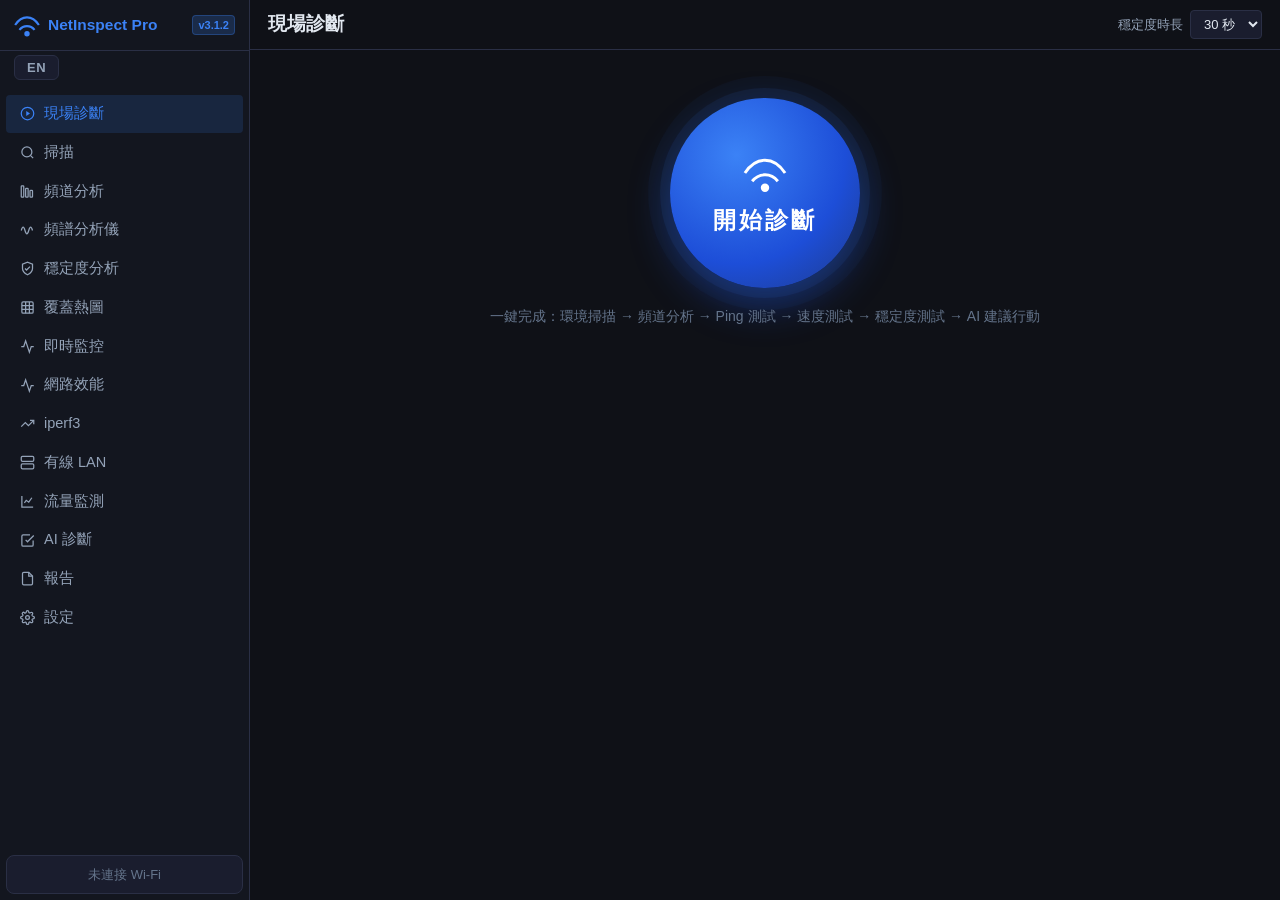
==== commit b00d8ab5: "release: v3.1.2（介紹頁更新 AI 分析說明；/api/info 版本號修正） Co-Authored-By: Claude Opus 5.5 <noreply@anthropic.co" ====
--- a/frontend/index.html
+++ b/frontend/index.html
@@ -4,6 +4,9 @@
 <meta charset="UTF-8">
 <meta name="viewport" content="width=device-width, initial-scale=1.0">
 <title>NetInspect Pro</title>
+<!-- 字型大小：fs(n) = 基準字級 × 使用者設定倍率；/api/ui.js 在畫面出現前套用已儲存的倍率 -->
+<script>window.FS = 1; window.fs = n => Math.round(n * (window.FS || 1) * 2) / 2;</script>
+<script src="/api/ui.js"></script>
 <script defer src="js/chart.umd.min.js"></script>
 <link rel="stylesheet" href="css/style.css">
 </head>
@@ -19,7 +22,7 @@
         <circle cx="12" cy="20" r="1.5" fill="currentColor"/>
       </svg>
       <span>NetInspect Pro</span>
-      <span class="version-badge">v3.1.1</span>
+      <span class="version-badge">v3.1.2</span>
     </div>
 
     <nav>
@@ -78,7 +81,7 @@
       </div>
       <div class="conn-row">
         <span id="conn-tx">Tx — Mbps</span>
-        <span id="conn-std" style="color:var(--text-3);font-size:12px"></span>
+        <span id="conn-std" style="color:var(--text-3);font-size: calc(12px * var(--fs, 1))"></span>
       </div>
       <div class="conn-qbar-wrap">
         <div id="conn-qbar" class="conn-qbar"></div>
@@ -95,7 +98,7 @@
       <div class="tab-header">
         <h1>現場診斷</h1>
         <div class="actions">
-          <label style="font-size:13px;color:var(--text-2)">穩定度時長</label>
+          <label style="font-size: calc(13px * var(--fs, 1));color:var(--text-2)">穩定度時長</label>
           <select id="dg-duration" class="select-input">
             <option value="30" selected>30 秒</option>
             <option value="60">60 秒</option>
@@ -118,7 +121,7 @@
           <div class="dg-hint">
             一鍵完成：環境掃描 → 頻道分析 → Ping 測試 → 速度測試 → 穩定度測試 → AI 建議行動
           </div>
-          <div class="dg-hint" id="dg-ai-provider" style="margin-top:4px;font-size:12px"></div>
+          <div class="dg-hint" id="dg-ai-provider" style="margin-top:4px;font-size: calc(12px * var(--fs, 1))"></div>
         </div>
 
         <!-- 進度 -->
@@ -171,7 +174,7 @@
         <!-- WiFi interface selector -->
         <div style="display:flex;align-items:center;gap:5px">
           <svg viewBox="0 0 24 24" width="13" height="13" fill="none" stroke="rgba(255,255,255,.4)" stroke-width="2"><path d="M5 12.55a11 11 0 0 1 14.08 0"/><path d="M1.42 9a16 16 0 0 1 21.16 0"/><path d="M8.53 16.11a6 6 0 0 1 6.95 0"/><circle cx="12" cy="20" r="1" fill="rgba(255,255,255,.4)"/></svg>
-          <select id="iface-select" style="background:rgba(255,255,255,.07);border:1px solid rgba(255,255,255,.15);border-radius:4px;color:var(--text-2);font-size:12px;padding:3px 6px;cursor:pointer;outline:none">
+          <select id="iface-select" style="background:rgba(255,255,255,.07);border:1px solid rgba(255,255,255,.15);border-radius:4px;color:var(--text-2);font-size: calc(12px * var(--fs, 1));padding:3px 6px;cursor:pointer;outline:none">
             <option value="">載入中...</option>
           </select>
         </div>
@@ -179,8 +182,8 @@
           <svg viewBox="0 0 24 24" class="we-search-icon"><circle cx="11" cy="11" r="8"/><path d="m21 21-4.35-4.35"/></svg>
           <input type="text" id="scan-search" class="we-search" placeholder="Filter">
         </div>
-        <button class="btn btn-outline" style="font-size:12px;padding:4px 10px" id="btn-export-csv-scan">CSV</button>
-        <button class="btn btn-outline" style="font-size:12px;padding:4px 10px" id="btn-export-json-scan">JSON</button>
+        <button class="btn btn-outline" style="font-size: calc(12px * var(--fs, 1));padding:4px 10px" id="btn-export-csv-scan">CSV</button>
+        <button class="btn btn-outline" style="font-size: calc(12px * var(--fs, 1));padding:4px 10px" id="btn-export-json-scan">JSON</button>
         <button class="we-scan-btn" id="btn-scan">
           <svg viewBox="0 0 24 24"><polyline points="23 4 23 10 17 10"/><path d="M20.49 15a9 9 0 1 1-2.12-9.36L23 10"/></svg>
           Scan
@@ -467,7 +470,7 @@
             <div class="thresh-row"><span class="dot" style="background:#eab308"></span>≥ -67 dBm 語音/漫遊</div>
             <div class="thresh-row"><span class="dot" style="background:#f97316"></span>≥ -70 dBm 普通</div>
             <div class="thresh-row"><span class="dot" style="background:#ef4444"></span>&lt; -70 dBm 死角補 AP</div>
-            <div class="thresh-row" style="margin-top:8px;color:var(--text-3);font-size:12px">等高線：-65/-75/-85 dBm</div>
+            <div class="thresh-row" style="margin-top:8px;color:var(--text-3);font-size: calc(12px * var(--fs, 1))">等高線：-65/-75/-85 dBm</div>
           </div>
         </div>
       </div>
@@ -586,7 +589,7 @@
       <div class="tab-header">
         <h1>iperf3 吞吐量測試</h1>
         <div class="actions">
-          <span id="ip3-install-note" class="hidden" style="font-size:13px;color:#f97316">未安裝 → brew install iperf3</span>
+          <span id="ip3-install-note" class="hidden" style="font-size: calc(13px * var(--fs, 1));color:#f97316">未安裝 → brew install iperf3</span>
         </div>
       </div>
 
@@ -756,15 +759,15 @@
 
       <div class="cards-row" id="lan-cards">
         <div class="card"><div class="card-label">存活設備</div><div class="card-val" id="lan-count">—</div></div>
-        <div class="card"><div class="card-label">閘道</div><div class="card-val" id="lan-gw" style="font-size:18px">—</div></div>
-        <div class="card"><div class="card-label">網段</div><div class="card-val" id="lan-subnet" style="font-size:17px">—</div></div>
+        <div class="card"><div class="card-label">閘道</div><div class="card-val" id="lan-gw" style="font-size: calc(18px * var(--fs, 1))">—</div></div>
+        <div class="card"><div class="card-label">網段</div><div class="card-val" id="lan-subnet" style="font-size: calc(17px * var(--fs, 1))">—</div></div>
         <div class="card"><div class="card-label">掃描進度</div><div class="card-val" id="lan-scanned">—</div></div>
       </div>
 
       <div id="lan-typebar" class="lan-typebar"></div>
 
       <div class="chart-section" style="flex:1;min-height:0;display:flex;flex-direction:column">
-        <div class="section-title">設備清單 <span id="lan-live-hint" class="muted" style="font-size:13px"></span></div>
+        <div class="section-title">設備清單 <span id="lan-live-hint" class="muted" style="font-size: calc(13px * var(--fs, 1))"></span></div>
         <div class="table-wrap" style="flex:1;overflow:auto">
           <table class="net-table lan-table">
             <thead><tr>
@@ -787,15 +790,15 @@
         <h1>AI 診斷</h1>
         <div class="actions">
           <label class="lan-check" id="dg2-ai-wrap" style="display:none">
-            <input type="checkbox" id="dg2-ai"> 進階 AI 分析
+            <input type="checkbox" id="dg2-ai"> AI 深入分析
           </label>
-          <span id="dg2-provider" class="muted" style="font-size:13px"></span>
+          <span id="dg2-provider" class="muted" style="font-size: calc(13px * var(--fs, 1))"></span>
         </div>
       </div>
 
       <div class="set-section">
         <div class="section-title">一鍵診斷</div>
-        <p class="hint">點按鈕即依離線規則引擎判讀；設定 AI 供應商後可勾「進階 AI 分析」取得更深入建議。</p>
+        <p class="hint">點按鈕即依離線規則引擎判讀；到「設定」選擇大語言模型並填入 API 金鑰後，會再交給該模型做深入分析。</p>
         <div class="dg2-btns">
           <button class="btn btn-primary" data-topic="all">🩺 一鍵全項</button>
           <button class="btn btn-outline" data-topic="osi">OSI 由下而上</button>
@@ -803,7 +806,7 @@
           <button class="btn btn-outline" data-topic="dhcp">DHCP / IP</button>
           <button class="btn btn-outline" data-topic="nat">NAT / 路由</button>
         </div>
-        <div id="dg2-status" class="muted" style="font-size:14.5px;margin-top:8px"></div>
+        <div id="dg2-status" class="muted" style="font-size: calc(14.5px * var(--fs, 1));margin-top:8px"></div>
       </div>
 
       <div id="dg2-steps" class="set-section" style="display:none">
@@ -813,8 +816,8 @@
 
       <div class="reco-panel" id="dg2-reco" hidden></div>
       <div id="dg2-ai-out" class="set-section" style="display:none">
-        <div class="section-title">🤖 AI 深入分析 <span id="dg2-ai-provider" class="muted" style="font-size:13px"></span></div>
-        <div id="dg2-ai-text" style="font-size:15.5px;line-height:1.7;white-space:pre-wrap;color:var(--text-1)"></div>
+        <div class="section-title">🤖 AI 深入分析 <span id="dg2-ai-provider" class="muted" style="font-size: calc(13px * var(--fs, 1))"></span></div>
+        <div id="dg2-ai-text" style="font-size: calc(15.5px * var(--fs, 1));line-height:1.7;white-space:pre-wrap;color:var(--text-1)"></div>
       </div>
 
       <div class="set-section">
@@ -858,7 +861,7 @@
       </div>
 
       <div class="chart-section" style="padding-bottom:4px">
-        <div class="section-title">流量排行 Top Talkers <span class="muted" style="font-size:13px">（依封包數；佔比高者可能異常發送）</span></div>
+        <div class="section-title">流量排行 Top Talkers <span class="muted" style="font-size: calc(13px * var(--fs, 1))">（依封包數；佔比高者可能異常發送）</span></div>
         <div class="table-wrap" style="max-height:300px;overflow:auto">
           <table class="net-table lan-table">
             <thead><tr><th>#</th><th>來源 MAC</th><th>廠牌</th><th>範例 IP</th><th>封包</th><th>pps</th><th>佔比</th><th>廣播/ARP</th></tr></thead>
@@ -945,28 +948,44 @@
 
       <div class="set-section">
         <div class="section-title">AI 分析引擎</div>
-        <p class="hint">離線引擎免金鑰、離線可用；自備金鑰（BYOK）直接呼叫你選的供應商；進階雲端為付費分析（資料上傳分析主機，地端只顯示結果）。</p>
-        <div class="set-providers" id="set-providers">
-          <label class="set-radio"><input type="radio" name="ai-provider" value="offline"><span>離線規則引擎 <em>免金鑰・預設</em></span></label>
-          <label class="set-radio"><input type="radio" name="ai-provider" value="openai"><span>OpenAI</span></label>
-          <label class="set-radio"><input type="radio" name="ai-provider" value="gemini"><span>Google Gemini</span></label>
-          <label class="set-radio"><input type="radio" name="ai-provider" value="deepseek"><span>DeepSeek</span></label>
-          <label class="set-radio"><input type="radio" name="ai-provider" value="claude"><span>Anthropic Claude</span></label>
-          <label class="set-radio"><input type="radio" name="ai-provider" value="cloud"><span>進階雲端分析 <em>付費・訂閱</em></span></label>
-        </div>
-
-        <div class="set-keys">
-          <div class="form-row"><label>OpenAI 金鑰</label><input type="password" id="key-openai" placeholder="sk-…（留空 = 不變更）"><input type="text" id="model-openai" class="set-model" placeholder="模型"></div>
-          <div class="form-row"><label>Gemini 金鑰</label><input type="password" id="key-gemini" placeholder="AIza…"><input type="text" id="model-gemini" class="set-model" placeholder="模型"></div>
-          <div class="form-row"><label>DeepSeek 金鑰</label><input type="password" id="key-deepseek" placeholder="sk-…"><input type="text" id="model-deepseek" class="set-model" placeholder="模型"></div>
-          <div class="form-row"><label>Claude 金鑰</label><input type="password" id="key-claude" placeholder="sk-ant-…"><input type="text" id="model-claude" class="set-model" placeholder="模型"></div>
-          <div class="form-row"><label>雲端端點</label><input type="text" id="cloud-endpoint" placeholder="https://你的分析主機/analyze"></div>
-          <div class="form-row"><label>雲端授權 Token</label><input type="password" id="cloud-token" placeholder="訂閱授權 token"></div>
-        </div>
+        <p class="hint">選擇要用的大語言模型，填入該供應商的 API 金鑰後按「儲存設定」，AI 診斷與現場診斷就會用它分析。離線規則引擎不需要金鑰，也不會連網。</p>
+        <div class="form-row">
+          <label for="ai-model">大語言模型</label>
+          <select id="ai-model" class="select-input set-wide"><option value="offline">載入中…</option></select>
+        </div>
+        <div class="form-row hidden" id="ai-custom-row">
+          <label for="ai-custom-model">模型名稱</label>
+          <input type="text" id="ai-custom-model" class="set-wide" placeholder="輸入供應商的模型 ID，例如 gpt-6-astra" maxlength="80" spellcheck="false" autocomplete="off">
+        </div>
+        <div class="form-row hidden" id="ai-key-row">
+          <label for="ai-key" id="ai-key-label">API 金鑰</label>
+          <input type="password" id="ai-key" class="set-wide" placeholder="貼上 API 金鑰" autocomplete="off" spellcheck="false">
+          <button class="btn btn-outline" id="btn-ai-models" type="button">從供應商載入模型清單</button>
+        </div>
+        <div class="set-note" id="ai-key-note"></div>
         <div class="set-actions">
           <button class="btn btn-primary" id="btn-set-save">儲存設定</button>
           <button class="btn btn-outline" id="btn-set-test">測試連線</button>
-          <span id="set-status" class="muted" style="font-size:14.5px"></span>
+          <span id="set-status" class="muted" style="font-size: calc(14.5px * var(--fs, 1))"></span>
+        </div>
+      </div>
+
+      <div class="set-section">
+        <div class="section-title">字型大小</div>
+        <p class="hint">調整整個介面的文字大小（含圖表上的字），選了立即套用並記住。</p>
+        <div class="form-row">
+          <label for="ui-font">字型大小</label>
+          <select id="ui-font" class="select-input">
+            <option value="0.8">80%（最小）</option>
+            <option value="0.9">90%</option>
+            <option value="1">100%（預設）</option>
+            <option value="1.1">110%</option>
+            <option value="1.2">120%</option>
+            <option value="1.3">130%</option>
+            <option value="1.4">140%</option>
+            <option value="1.5">150%（最大）</option>
+          </select>
+          <span id="ui-font-status" class="muted" style="font-size: calc(14.5px * var(--fs, 1))"></span>
         </div>
       </div>
 
--- a/frontend/css/style.css
+++ b/frontend/css/style.css
@@ -16,13 +16,13 @@
   --text-1:     #e2e8f0;
   --text-2:     #94a3b8;
   --text-3:     #64748b;
-  --sidebar-w:  250px;
+  --sidebar-w:  calc(130px + 120px * var(--fs, 1));   /* 字型放大時側邊欄跟著加寬 */
   --radius:     8px;
   --radius-sm:  4px;
 }
 
 html, body { height: 100%; background: var(--bg-base); color: var(--text-1);
-  font-family: -apple-system, "Helvetica Neue", sans-serif; font-size: 15.5px; line-height: 1.5; }
+  font-family: -apple-system, "Helvetica Neue", sans-serif; font-size: calc(15.5px * var(--fs, 1)); line-height: 1.5; }
 
 /* ── Layout ─────────────────────────────────────────────────────────────── */
 #app { display: flex; height: 100vh; overflow: hidden; }
@@ -34,33 +34,33 @@
 }
 .brand {
   display: flex; align-items: center; gap: 8px; padding: 12px 14px;
-  border-bottom: 1px solid var(--border); color: var(--accent); font-size: 15.5px; font-weight: 600;
+  border-bottom: 1px solid var(--border); color: var(--accent); font-size: calc(15.5px * var(--fs, 1)); font-weight: 600;
 }
 .brand svg { stroke: var(--accent); flex-shrink: 0; }
-.version-badge { margin-left: auto; font-size: 11px; background: rgba(59,130,246,.2);
+.version-badge { margin-left: auto; font-size: calc(11px * var(--fs, 1)); background: rgba(59,130,246,.2);
   color: var(--accent); padding: 1px 5px; border-radius: 4px; border: 1px solid rgba(59,130,246,.3); }
 
 nav { padding: 6px 0; flex: 1; }
 .nav-item {
   display: flex; align-items: center; gap: 9px; padding: 8px 14px;
   color: var(--text-2); text-decoration: none; border-radius: var(--radius-sm);
-  margin: 1px 6px; font-size: 14.5px; transition: background .15s, color .15s;
+  margin: 1px 6px; font-size: calc(14.5px * var(--fs, 1)); transition: background .15s, color .15s;
 }
 .nav-item svg { width: 15px; height: 15px; stroke: currentColor; fill: none; stroke-width: 2; flex-shrink: 0; }
 .nav-item:hover { background: var(--bg-hover); color: var(--text-1); }
 .nav-item.active { background: rgba(59,130,246,.15); color: var(--accent); }
 
 /* Connection badge */
-.conn-badge, .conn-none { margin: 6px; border-radius: var(--radius); padding: 9px 11px; font-size: 13px; }
+.conn-badge, .conn-none { margin: 6px; border-radius: var(--radius); padding: 9px 11px; font-size: calc(13px * var(--fs, 1)); }
 .conn-badge { background: rgba(34,197,94,.08); border: 1px solid rgba(34,197,94,.2); }
-.conn-ssid { color: var(--success); font-weight: 600; font-size: 13px; white-space: nowrap; overflow: hidden; text-overflow: ellipsis; }
-.conn-vendor { color: var(--text-3); font-size: 12px; margin-top: 1px; }
+.conn-ssid { color: var(--success); font-weight: 600; font-size: calc(13px * var(--fs, 1)); white-space: nowrap; overflow: hidden; text-overflow: ellipsis; }
+.conn-vendor { color: var(--text-3); font-size: calc(12px * var(--fs, 1)); margin-top: 1px; }
 .conn-stats { display: flex; gap: 8px; margin-top: 4px; color: var(--text-2); }
 .conn-row { display: flex; align-items: center; justify-content: space-between; margin-top: 2px; color: var(--text-3); }
 .conn-qbar-wrap { display: flex; align-items: center; gap: 6px; margin-top: 5px; }
 .conn-qbar { flex: 1; height: 4px; background: var(--border); border-radius: 2px; overflow: hidden; position: relative; }
 .conn-qbar::after { content: ''; position: absolute; left:0; top:0; height:100%; border-radius:2px; }
-.conn-qscore { font-size: 12px; color: var(--text-3); }
+.conn-qscore { font-size: calc(12px * var(--fs, 1)); color: var(--text-3); }
 .conn-none { background: var(--bg-card); border: 1px solid var(--border); color: var(--text-3); text-align: center; }
 
 /* Main */
@@ -77,14 +77,14 @@
   display: flex; align-items: center; justify-content: space-between;
   padding: 10px 18px; border-bottom: 1px solid var(--border); flex-shrink: 0;
 }
-.tab-header h1 { font-size: 19px; font-weight: 600; }
+.tab-header h1 { font-size: calc(19px * var(--fs, 1)); font-weight: 600; }
 .actions { display: flex; align-items: center; gap: 7px; flex-wrap: wrap; }
 
 /* ── Buttons ─────────────────────────────────────────────────────────────── */
 .btn {
   display: inline-flex; align-items: center; gap: 5px;
   padding: 5px 12px; border-radius: var(--radius-sm);
-  font-size: 13px; font-weight: 500; cursor: pointer;
+  font-size: calc(13px * var(--fs, 1)); font-weight: 500; cursor: pointer;
   border: 1px solid transparent; transition: all .15s; white-space: nowrap;
 }
 .btn svg { width: 12px; height: 12px; stroke: currentColor; fill: none; stroke-width: 2; }
@@ -99,16 +99,16 @@
 .btn-outline   { background: transparent;             color: var(--text-2); border-color: var(--border); }
 .btn-outline:hover   { background: var(--bg-card); color: var(--text-1); }
 
-.badge { background: var(--bg-card); color: var(--text-2); border: 1px solid var(--border); padding: 2px 7px; border-radius: 10px; font-size: 12px; }
+.badge { background: var(--bg-card); color: var(--text-2); border: 1px solid var(--border); padding: 2px 7px; border-radius: 10px; font-size: calc(12px * var(--fs, 1)); }
 
 /* Band filter */
 .band-filter { display: flex; gap: 4px; align-items: center; }
-.band-cb { display: flex; align-items: center; gap: 4px; font-size: 13px; color: var(--text-2); cursor: pointer; padding: 4px 8px; border-radius: var(--radius-sm); border: 1px solid var(--border); background: var(--bg-card); }
+.band-cb { display: flex; align-items: center; gap: 4px; font-size: calc(13px * var(--fs, 1)); color: var(--text-2); cursor: pointer; padding: 4px 8px; border-radius: var(--radius-sm); border: 1px solid var(--border); background: var(--bg-card); }
 .band-cb input { accent-color: var(--accent); }
 .band-cb:hover { background: var(--bg-hover); }
 
 /* ── Status bar ─────────────────────────────────────────────────────────── */
-.status-bar { padding: 7px 18px; font-size: 13px; color: var(--text-2); background: rgba(59,130,246,.05); border-bottom: 1px solid var(--border); flex-shrink: 0; }
+.status-bar { padding: 7px 18px; font-size: calc(13px * var(--fs, 1)); color: var(--text-2); background: rgba(59,130,246,.05); border-bottom: 1px solid var(--border); flex-shrink: 0; }
 .status-bar.error { background: rgba(239,68,68,.06); color: #fca5a5; }
 .hidden { display: none !important; }
 
@@ -120,7 +120,7 @@
 }
 .we-filter-group { display: flex; gap: 2px; background: rgba(255,255,255,.06); border-radius: 6px; padding: 2px; }
 .we-tab {
-  padding: 3px 11px; border-radius: 4px; font-size: 13px; font-weight: 500;
+  padding: 3px 11px; border-radius: 4px; font-size: calc(13px * var(--fs, 1)); font-weight: 500;
   color: var(--text-2); background: transparent; border: none; cursor: pointer;
   transition: background .12s, color .12s; white-space: nowrap;
 }
@@ -129,19 +129,19 @@
 .we-spacer { flex: 1; }
 .we-search-wrap { position: relative; }
 .we-search-icon { position: absolute; left: 7px; top: 50%; transform: translateY(-50%); width: 12px; height: 12px; stroke: var(--text-3); fill: none; stroke-width: 2; }
-.we-search { background: rgba(255,255,255,.07); border: 1px solid var(--border); border-radius: 5px; padding: 4px 10px 4px 26px; color: var(--text-1); font-size: 13px; width: 160px; }
+.we-search { background: rgba(255,255,255,.07); border: 1px solid var(--border); border-radius: 5px; padding: 4px 10px 4px 26px; color: var(--text-1); font-size: calc(13px * var(--fs, 1)); width: 160px; }
 .we-search:focus { outline: none; border-color: var(--accent); background: rgba(59,130,246,.08); }
 .we-scan-btn {
   display: flex; align-items: center; gap: 5px; padding: 4px 12px;
   background: var(--accent); color: #fff; border: none; border-radius: 5px;
-  font-size: 13px; font-weight: 600; cursor: pointer;
+  font-size: calc(13px * var(--fs, 1)); font-weight: 600; cursor: pointer;
 }
 .we-scan-btn svg { width: 12px; height: 12px; stroke: #fff; fill: none; stroke-width: 2; }
 .we-scan-btn:hover { background: #2563eb; }
 
 /* ── Status bar ──────────────────────────────────────────────────────────── */
 .we-statusbar {
-  flex-shrink: 0; padding: 4px 14px; font-size: 12px; color: var(--text-3);
+  flex-shrink: 0; padding: 4px 14px; font-size: calc(12px * var(--fs, 1)); color: var(--text-3);
   background: var(--bg-sidebar); border-top: 1px solid var(--border);
 }
 
@@ -159,28 +159,28 @@
 #net-table { width: 100%; border-collapse: collapse; table-layout: fixed; }
 #net-table th, #net-table td {
   padding: 5px 8px; text-align: left; border-bottom: 1px solid rgba(255,255,255,.05);
-  white-space: nowrap; overflow: hidden; text-overflow: ellipsis; font-size: 13px;
+  white-space: nowrap; overflow: hidden; text-overflow: ellipsis; font-size: calc(13px * var(--fs, 1));
 }
 #net-table th {
   background: #181b2a; color: var(--text-3); font-weight: 500;
-  position: sticky; top: 0; z-index: 1; user-select: none; font-size: 12px;
+  position: sticky; top: 0; z-index: 1; user-select: none; font-size: calc(12px * var(--fs, 1));
 }
 #net-table th[data-sort] { cursor: pointer; }
 #net-table th[data-sort]:hover { color: var(--text-1); }
-#net-table th[data-sort]::after { content: " ⇅"; color: var(--text-3); font-size: 9.5px; }
+#net-table th[data-sort]::after { content: " ⇅"; color: var(--text-3); font-size: calc(9.5px * var(--fs, 1)); }
 #net-table th[data-sort].sort-asc::after  { content: " ↑"; color: var(--accent); }
 #net-table th[data-sort].sort-desc::after { content: " ↓"; color: var(--accent); }
 
 /* Column widths */
 #net-table .col-bar   { width: 4px; padding: 0; }
-#net-table th:nth-child(2), #net-table td:nth-child(2) { width: 130px; font-family: monospace; font-size: 12px; color: var(--text-3); }
+#net-table th:nth-child(2), #net-table td:nth-child(2) { width: 130px; font-family: monospace; font-size: calc(12px * var(--fs, 1)); color: var(--text-3); }
 #net-table th:nth-child(3), #net-table td:nth-child(3) { width: 150px; }
 #net-table th:nth-child(4), #net-table td:nth-child(4) { width: 160px; }
 #net-table th:nth-child(5), #net-table td:nth-child(5) { width: 120px; }  /* Signal */
 #net-table th:nth-child(6), #net-table td:nth-child(6) { width: 50px; text-align:center; }   /* Channel */
 #net-table th:nth-child(7), #net-table td:nth-child(7) { width: 90px; }   /* Width */
 #net-table th:nth-child(8), #net-table td:nth-child(8) { width: 65px; }   /* Band */
-#net-table th:nth-child(9), #net-table td:nth-child(9) { width: 90px; font-family: monospace; font-size: 12px; }  /* Mode */
+#net-table th:nth-child(9), #net-table td:nth-child(9) { width: 90px; font-family: monospace; font-size: calc(12px * var(--fs, 1)); }  /* Mode */
 #net-table th:nth-child(10),#net-table td:nth-child(10){ width: 36px; text-align:center; }  /* Gen */
 #net-table th:nth-child(11),#net-table td:nth-child(11){ width: 130px; }  /* Security */
 #net-table th:nth-child(12),#net-table td:nth-child(12){ width: 85px; text-align:right; }  /* Max Rate */
@@ -198,17 +198,17 @@
 
 /* Signal % + bar (WiFi Explorer style) */
 .we-signal { display: flex; align-items: center; gap: 5px; }
-.we-signal-pct { font-size: 13px; font-weight: 500; min-width: 32px; text-align: right; }
+.we-signal-pct { font-size: calc(13px * var(--fs, 1)); font-weight: 500; min-width: 32px; text-align: right; }
 .we-signal-bar { flex: 1; height: 6px; background: rgba(255,255,255,.1); border-radius: 2px; overflow: hidden; min-width: 50px; max-width: 70px; }
 .we-signal-fill { height: 100%; border-radius: 2px; transition: width .4s; }
 
 /* Lock icon for secured networks */
-.lock-icon { color: var(--text-3); font-size: 11px; margin-right: 3px; }
+.lock-icon { color: var(--text-3); font-size: calc(11px * var(--fs, 1)); margin-right: 3px; }
 .ssid-hidden { color: var(--text-3); font-style: italic; }
-.new-badge { font-size: 9.5px; background: rgba(34,197,94,.2); color: var(--success); border: 1px solid rgba(34,197,94,.3); border-radius: 3px; padding: 0 3px; margin-left: 4px; }
+.new-badge { font-size: calc(9.5px * var(--fs, 1)); background: rgba(34,197,94,.2); color: var(--success); border: 1px solid rgba(34,197,94,.3); border-radius: 3px; padding: 0 3px; margin-left: 4px; }
 
 /* Gen badge */
-.gen-badge { display: inline-block; font-size: 12px; font-weight: 700; color: var(--text-2); }
+.gen-badge { display: inline-block; font-size: calc(12px * var(--fs, 1)); font-weight: 700; color: var(--text-2); }
 
 /* Row selection / hover states */
 #net-table tr.net-row.selected td { background: rgba(59,130,246,.18) !important; }
@@ -221,9 +221,9 @@
 .signal-meter { width: 50px; height: 5px; background: var(--border); border-radius: 2px; overflow: hidden; }
 .signal-fill { height: 100%; border-radius: 2px; transition: width .3s; }
 /* Vendor badge */
-.vendor-badge { font-size: 12px; color: var(--text-3); background: var(--bg-card); border: 1px solid var(--border); border-radius: 3px; padding: 1px 5px; }
+.vendor-badge { font-size: calc(12px * var(--fs, 1)); color: var(--text-3); background: var(--bg-card); border: 1px solid var(--border); border-radius: 3px; padding: 1px 5px; }
 /* NEW badge */
-.new-badge { font-size: 11px; background: rgba(34,197,94,.2); color: var(--success); border: 1px solid rgba(34,197,94,.3); border-radius: 3px; padding: 0 4px; margin-left: 4px; }
+.new-badge { font-size: calc(11px * var(--fs, 1)); background: rgba(34,197,94,.2); color: var(--success); border: 1px solid rgba(34,197,94,.3); border-radius: 3px; padding: 0 4px; margin-left: 4px; }
 /* Utilization bar */
 .util-bar { width: 40px; height: 5px; background: var(--border); border-radius: 2px; overflow: hidden; display: inline-block; vertical-align: middle; margin-left: 4px; }
 .util-fill { height: 100%; border-radius: 2px; }
@@ -235,30 +235,30 @@
 
 /* ── Charts ─────────────────────────────────────────────────────────────── */
 .chart-section { padding: 10px 18px; flex-shrink: 0; }
-.section-title { font-size: 13px; font-weight: 600; color: var(--text-2); margin-bottom: 7px; text-transform: uppercase; letter-spacing: .5px; }
+.section-title { font-size: calc(13px * var(--fs, 1)); font-weight: 600; color: var(--text-2); margin-bottom: 7px; text-transform: uppercase; letter-spacing: .5px; }
 .chart-container { position: relative; width: 100%; }
 
 /* ── Cards ───────────────────────────────────────────────────────────────── */
 .cards-row { display: flex; gap: 8px; padding: 10px 18px; flex-shrink: 0; flex-wrap: wrap; }
 .card { background: var(--bg-card); border: 1px solid var(--border); border-radius: var(--radius); padding: 10px 14px; min-width: 90px; }
-.card-label { font-size: 12px; color: var(--text-3); margin-bottom: 3px; }
-.card-val { font-size: 24px; font-weight: 700; color: var(--text-1); }
-.card-sub { font-size: 12px; color: var(--text-2); margin-top: 2px; }
+.card-label { font-size: calc(12px * var(--fs, 1)); color: var(--text-3); margin-bottom: 3px; }
+.card-val { font-size: calc(24px * var(--fs, 1)); font-weight: 700; color: var(--text-1); }
+.card-sub { font-size: calc(12px * var(--fs, 1)); color: var(--text-2); margin-top: 2px; }
 
 /* ── Band charts ─────────────────────────────────────────────────────────── */
 .band-panel { background: var(--bg-card); border: 1px solid var(--border); border-radius: var(--radius); padding: 10px 14px; margin-bottom: 10px; }
-.band-title { font-size: 13px; font-weight: 600; color: var(--text-1); margin-bottom: 7px; }
-.tag { font-size: 12px; color: var(--text-3); font-weight: 400; }
+.band-title { font-size: calc(13px * var(--fs, 1)); font-weight: 600; color: var(--text-1); margin-bottom: 7px; }
+.tag { font-size: calc(12px * var(--fs, 1)); color: var(--text-3); font-weight: 400; }
 .tag-dfs { color: #f97316; }
 .best-channels { display: flex; gap: 6px; flex-wrap: wrap; margin-top: 6px; }
-.best-ch-badge { padding: 2px 9px; border-radius: 10px; font-size: 12px; font-weight: 600; background: rgba(59,130,246,.12); color: var(--accent); border: 1px solid rgba(59,130,246,.25); }
+.best-ch-badge { padding: 2px 9px; border-radius: 10px; font-size: calc(12px * var(--fs, 1)); font-weight: 600; background: rgba(59,130,246,.12); color: var(--accent); border: 1px solid rgba(59,130,246,.25); }
 .best-ch-badge.good { background: rgba(34,197,94,.10); color: #4ade80; border-color: rgba(34,197,94,.25); }
 .best-ch-badge.warn { background: rgba(234,179,8,.10); color: #fde047; border-color: rgba(234,179,8,.25); }
 
 /* ── Recommendations ─────────────────────────────────────────────────────── */
 .recs-section { padding: 0 18px 10px; flex-shrink: 0; }
 #recs-list { display: flex; flex-direction: column; gap: 5px; }
-.rec-item { display: flex; align-items: flex-start; gap: 8px; padding: 8px 10px; background: var(--bg-card); border: 1px solid var(--border); border-radius: var(--radius); font-size: 13px; }
+.rec-item { display: flex; align-items: flex-start; gap: 8px; padding: 8px 10px; background: var(--bg-card); border: 1px solid var(--border); border-radius: var(--radius); font-size: calc(13px * var(--fs, 1)); }
 .rec-item .rec-band { font-weight: 700; color: var(--accent); min-width: 55px; }
 .rec-item .rec-action { font-weight: 600; color: var(--text-1); min-width: 120px; }
 .rec-item .rec-detail { color: var(--text-2); flex: 1; }
@@ -270,46 +270,46 @@
 .floor-plan-wrap { flex: 1; background: var(--bg-card); border: 1px solid var(--border); border-radius: var(--radius); overflow: hidden; position: relative; display: flex; align-items: center; justify-content: center; min-height: 280px; cursor: crosshair; }
 .fp-hint { text-align: center; color: var(--text-3); }
 .fp-hint svg { stroke: var(--text-3); margin-bottom: 8px; }
-.fp-hint p { font-size: 13px; line-height: 2; }
+.fp-hint p { font-size: calc(13px * var(--fs, 1)); line-height: 2; }
 #fp-canvas { max-width: 100%; max-height: 100%; display: block; }
 .meas-panel { width: 200px; flex-shrink: 0; display: flex; flex-direction: column; gap: 8px; overflow-y: auto; }
 .meas-list { flex: 1; overflow-y: auto; display: flex; flex-direction: column; gap: 3px; }
-.meas-item { display: flex; align-items: center; justify-content: space-between; padding: 5px 8px; background: var(--bg-card); border: 1px solid var(--border); border-radius: var(--radius-sm); font-size: 12px; }
+.meas-item { display: flex; align-items: center; justify-content: space-between; padding: 5px 8px; background: var(--bg-card); border: 1px solid var(--border); border-radius: var(--radius-sm); font-size: calc(12px * var(--fs, 1)); }
 .meas-item .mi-id { color: var(--text-3); }
 .meas-item .mi-rssi { font-weight: 700; }
 .meas-item .mi-del { color: var(--text-3); cursor: pointer; padding: 0 3px; }
 .meas-item .mi-del:hover { color: var(--danger); }
 .meas-thresholds { background: var(--bg-card); border: 1px solid var(--border); border-radius: var(--radius); padding: 8px 10px; flex-shrink: 0; }
-.thresh-title { font-size: 12px; font-weight: 600; color: var(--text-2); margin-bottom: 5px; }
-.thresh-row { display: flex; align-items: center; gap: 5px; font-size: 12px; color: var(--text-2); margin-bottom: 2px; }
+.thresh-title { font-size: calc(12px * var(--fs, 1)); font-weight: 600; color: var(--text-2); margin-bottom: 5px; }
+.thresh-row { display: flex; align-items: center; gap: 5px; font-size: calc(12px * var(--fs, 1)); color: var(--text-2); margin-bottom: 2px; }
 .dot { width: 7px; height: 7px; border-radius: 50%; flex-shrink: 0; }
 
 /* ── Modal ───────────────────────────────────────────────────────────────── */
 .modal { position: fixed; inset: 0; background: rgba(0,0,0,.6); display: flex; align-items: center; justify-content: center; z-index: 100; }
 .modal-box { background: var(--bg-card); border: 1px solid var(--border); border-radius: var(--radius); padding: 18px; width: 300px; }
-.modal-title { font-size: 17px; font-weight: 600; margin-bottom: 12px; }
+.modal-title { font-size: calc(17px * var(--fs, 1)); font-weight: 600; margin-bottom: 12px; }
 .form-row { display: flex; flex-direction: column; gap: 3px; margin-bottom: 8px; }
-.form-row label { font-size: 12px; color: var(--text-2); font-weight: 500; }
-.form-row input { background: var(--bg-base); border: 1px solid var(--border); border-radius: var(--radius-sm); padding: 5px 9px; color: var(--text-1); font-size: 14.5px; }
+.form-row label { font-size: calc(12px * var(--fs, 1)); color: var(--text-2); font-weight: 500; }
+.form-row input { background: var(--bg-base); border: 1px solid var(--border); border-radius: var(--radius-sm); padding: 5px 9px; color: var(--text-1); font-size: calc(14.5px * var(--fs, 1)); }
 .form-row input:focus { outline: none; border-color: var(--accent); }
-.modal-note { font-size: 12px; color: var(--text-3); margin-bottom: 10px; }
+.modal-note { font-size: calc(12px * var(--fs, 1)); color: var(--text-3); margin-bottom: 10px; }
 .modal-actions { display: flex; gap: 6px; justify-content: flex-end; }
 
 /* ── Monitor ─────────────────────────────────────────────────────────────── */
-.text-input, .select-input { background: var(--bg-card); border: 1px solid var(--border); border-radius: var(--radius-sm); padding: 5px 9px; color: var(--text-1); font-size: 13px; }
+.text-input, .select-input { background: var(--bg-card); border: 1px solid var(--border); border-radius: var(--radius-sm); padding: 5px 9px; color: var(--text-1); font-size: calc(13px * var(--fs, 1)); }
 .text-input:focus, .select-input:focus { outline: none; border-color: var(--accent); }
 .threshold-bar { margin: 0 18px 7px; height: 26px; background: var(--bg-card); border: 1px solid var(--border); border-radius: var(--radius); overflow: hidden; position: relative; }
 .threshold-fill { height: 100%; transition: width .5s, background .5s; }
-.threshold-label { position: absolute; inset: 0; display: flex; align-items: center; justify-content: center; font-size: 12px; font-weight: 600; color: rgba(255,255,255,.8); }
+.threshold-label { position: absolute; inset: 0; display: flex; align-items: center; justify-content: center; font-size: calc(12px * var(--fs, 1)); font-weight: 600; color: rgba(255,255,255,.8); }
 
 /* ── Report ──────────────────────────────────────────────────────────────── */
 .report-form { padding: 14px 18px; flex-shrink: 0; }
-.form-section-title { font-size: 13px; font-weight: 700; color: var(--text-2); text-transform: uppercase; letter-spacing: .5px; margin-bottom: 8px; }
+.form-section-title { font-size: calc(13px * var(--fs, 1)); font-weight: 700; color: var(--text-2); text-transform: uppercase; letter-spacing: .5px; margin-bottom: 8px; }
 .form-grid { display: grid; grid-template-columns: 1fr 1fr; gap: 8px; }
-.form-row input[type="text"], .form-row input[type="date"] { width: 100%; background: var(--bg-card); border: 1px solid var(--border); border-radius: var(--radius-sm); padding: 6px 9px; color: var(--text-1); font-size: 14.5px; }
+.form-row input[type="text"], .form-row input[type="date"] { width: 100%; background: var(--bg-card); border: 1px solid var(--border); border-radius: var(--radius-sm); padding: 6px 9px; color: var(--text-1); font-size: calc(14.5px * var(--fs, 1)); }
 .report-preview { flex: 1; overflow-y: auto; padding: 14px 18px; }
-.rp-title { font-size: 13px; font-weight: 700; color: var(--text-2); text-transform: uppercase; margin-bottom: 8px; }
-.rp-content { background: var(--bg-card); border: 1px solid var(--border); border-radius: var(--radius); padding: 14px; color: var(--text-2); font-size: 13px; line-height: 1.8; }
+.rp-title { font-size: calc(13px * var(--fs, 1)); font-weight: 700; color: var(--text-2); text-transform: uppercase; margin-bottom: 8px; }
+.rp-content { background: var(--bg-card); border: 1px solid var(--border); border-radius: var(--radius); padding: 14px; color: var(--text-2); font-size: calc(13px * var(--fs, 1)); line-height: 1.8; }
 .hint { color: var(--text-3); font-style: italic; }
 
 /* ═══════════════════════════════════════════════════════════════════════════
@@ -326,7 +326,7 @@
 }
 .ip3-card-title {
   display: flex; align-items: center; gap: 6px;
-  font-size: 14.5px; font-weight: 600; color: var(--text-1);
+  font-size: calc(14.5px * var(--fs, 1)); font-weight: 600; color: var(--text-1);
   margin-bottom: 10px; padding-bottom: 8px; border-bottom: 1px solid var(--border);
 }
 .ip3-card-title svg { stroke: var(--accent); flex-shrink: 0; }
@@ -334,20 +334,20 @@
 /* Status dot */
 .ip3-dot { width: 8px; height: 8px; border-radius: 50%; background: var(--text-3); flex-shrink: 0; }
 .ip3-dot.on { background: var(--success); box-shadow: 0 0 6px rgba(34,197,94,.5); animation: pulse 2s ease infinite; }
-.ip3-dot-label { font-size: 12px; color: var(--text-3); font-weight: 400; }
+.ip3-dot-label { font-size: calc(12px * var(--fs, 1)); color: var(--text-3); font-weight: 400; }
 .ip3-dot-label.on { color: var(--success); }
 
 /* Row layout inside cards */
 .ip3-row {
   display: flex; align-items: center; gap: 8px;
-  margin-bottom: 7px; font-size: 13px; color: var(--text-2);
+  margin-bottom: 7px; font-size: calc(13px * var(--fs, 1)); color: var(--text-2);
 }
 .ip3-row label { min-width: 48px; color: var(--text-3); flex-shrink: 0; }
 
 /* Server start/stop button */
 .ip3-srv-btn {
   display: flex; align-items: center; gap: 5px; padding: 5px 14px;
-  border-radius: 5px; font-size: 13px; font-weight: 600;
+  border-radius: 5px; font-size: calc(13px * var(--fs, 1)); font-weight: 600;
   cursor: pointer; border: none; background: var(--success); color: #fff;
   transition: background .15s;
 }
@@ -357,32 +357,32 @@
 .ip3-srv-info { margin-top: 8px; }
 .ip3-ip-row { display: flex; gap: 6px; flex-wrap: wrap; margin-bottom: 6px; }
 .ip3-ip-chip {
-  padding: 2px 10px; border-radius: 3px; font-size: 13px; font-weight: 600;
+  padding: 2px 10px; border-radius: 3px; font-size: calc(13px * var(--fs, 1)); font-weight: 600;
   font-family: monospace; color: #93c5fd;
   background: rgba(59,130,246,.1); border: 1px solid rgba(59,130,246,.2);
 }
 .ip3-cmd-row { display: flex; align-items: center; gap: 6px; margin-bottom: 5px; }
 .ip3-cmd {
-  flex: 1; font-family: monospace; font-size: 13px; color: #86efac;
+  flex: 1; font-family: monospace; font-size: calc(13px * var(--fs, 1)); color: #86efac;
   background: rgba(34,197,94,.07); border: 1px solid rgba(34,197,94,.2);
   border-radius: 3px; padding: 3px 8px; white-space: nowrap;
   overflow: hidden; text-overflow: ellipsis;
 }
 .ip3-copy {
   padding: 2px 9px; background: var(--bg-hover); border: 1px solid var(--border);
-  border-radius: 3px; font-size: 12px; cursor: pointer; color: var(--text-2);
+  border-radius: 3px; font-size: calc(12px * var(--fs, 1)); cursor: pointer; color: var(--text-2);
 }
 .ip3-copy:hover { color: var(--text-1); }
-.ip3-other-hint { font-size: 12px; color: var(--text-3); }
+.ip3-other-hint { font-size: calc(12px * var(--fs, 1)); color: var(--text-3); }
 
 /* Server log inside server card */
 .ip3-srv-log-wrap { margin-top: 8px; }
-.ip3-log-title { font-size: 11px; color: var(--text-3); text-transform: uppercase; margin-bottom: 3px; }
+.ip3-log-title { font-size: calc(11px * var(--fs, 1)); color: var(--text-3); text-transform: uppercase; margin-bottom: 3px; }
 
 /* Mode buttons */
 .ip3-modes { display: flex; gap: 3px; }
 .ip3-mode {
-  padding: 3px 9px; border-radius: 3px; font-size: 12px; font-weight: 500;
+  padding: 3px 9px; border-radius: 3px; font-size: calc(12px * var(--fs, 1)); font-weight: 500;
   cursor: pointer; border: 1px solid var(--border); background: transparent;
   color: var(--text-2); transition: all .12s;
 }
@@ -392,7 +392,7 @@
 /* Run button */
 .ip3-run-btn {
   display: flex; align-items: center; gap: 6px; margin-top: 10px;
-  padding: 7px 18px; border-radius: 5px; font-size: 14.5px; font-weight: 700;
+  padding: 7px 18px; border-radius: 5px; font-size: calc(14.5px * var(--fs, 1)); font-weight: 700;
   cursor: pointer; border: none;
   background: linear-gradient(135deg, #22c55e, #16a34a); color: #fff;
   box-shadow: 0 2px 10px rgba(34,197,94,.35); transition: all .15s;
@@ -407,20 +407,20 @@
 .ip3-progress-wrap { display: flex; align-items: center; gap: 10px; }
 .ip3-progress-bar { flex: 1; height: 8px; background: var(--border); border-radius: 4px; overflow: hidden; }
 .ip3-progress-fill { height: 100%; border-radius: 4px; background: linear-gradient(90deg, #3b82f6, #22c55e); transition: width .5s; }
-.ip3-progress-label { font-size: 13px; color: var(--text-2); min-width: 60px; text-align: right; }
+.ip3-progress-label { font-size: calc(13px * var(--fs, 1)); color: var(--text-2); min-width: 60px; text-align: right; }
 
 /* Live numbers */
 .ip3-live-nums { display: flex; gap: 10px; }
 .ip3-live-num { background: var(--bg-card); border: 1px solid var(--border); border-radius: 5px; padding: 7px 14px; }
-.ip3-live-label { font-size: 12px; color: var(--text-3); margin-bottom: 2px; }
-.ip3-live-val { font-size: 24px; font-weight: 800; color: var(--text-1); }
+.ip3-live-label { font-size: calc(12px * var(--fs, 1)); color: var(--text-3); margin-bottom: 2px; }
+.ip3-live-val { font-size: calc(24px * var(--fs, 1)); font-weight: 800; color: var(--text-1); }
 
 /* Chart wrap */
 .ip3-chart-wrap { background: var(--bg-card); border: 1px solid var(--border); border-radius: 5px; padding: 10px 12px; }
 
 /* Log box */
 .ip3-log-box {
-  font-family: "SF Mono", "Fira Code", monospace; font-size: 12px;
+  font-family: "SF Mono", "Fira Code", monospace; font-size: calc(12px * var(--fs, 1));
   color: var(--text-2); background: #080a10; border: 1px solid var(--border);
   border-radius: 5px; padding: 8px 10px; overflow-y: auto; line-height: 1.7;
 }
@@ -437,7 +437,7 @@
 }
 .ip3-analysis-title {
   display: flex; align-items: center; gap: 7px;
-  font-size: 15.5px; font-weight: 700; color: var(--text-1);
+  font-size: calc(15.5px * var(--fs, 1)); font-weight: 700; color: var(--text-1);
   margin-bottom: 12px; padding: 8px 0;
   border-top: 1px solid var(--border);
 }
@@ -449,22 +449,22 @@
   background: var(--bg-card); border: 1px solid var(--border);
   border-radius: 8px; padding: 12px 18px; min-width: 110px; text-align: center;
 }
-.ip3-score-val { font-size: 31px; font-weight: 800; }
-.ip3-score-unit { font-size: 13px; color: var(--text-2); }
-.ip3-score-label { font-size: 12px; color: var(--text-3); margin-top: 2px; }
+.ip3-score-val { font-size: calc(31px * var(--fs, 1)); font-weight: 800; }
+.ip3-score-unit { font-size: calc(13px * var(--fs, 1)); color: var(--text-2); }
+.ip3-score-label { font-size: calc(12px * var(--fs, 1)); color: var(--text-3); margin-top: 2px; }
 
 /* Rating rows */
 .ip3-rating-rows { display: flex; flex-direction: column; gap: 6px; margin-bottom: 12px; }
 .ip3-rating-row { display: flex; align-items: center; gap: 10px; }
-.ip3-rating-name { font-size: 13px; color: var(--text-2); min-width: 80px; }
+.ip3-rating-name { font-size: calc(13px * var(--fs, 1)); color: var(--text-2); min-width: 80px; }
 .ip3-rating-bar-bg { flex: 1; height: 6px; background: var(--border); border-radius: 3px; overflow: hidden; }
 .ip3-rating-bar-fill { height: 100%; border-radius: 3px; transition: width .6s; }
-.ip3-rating-tag { font-size: 12px; font-weight: 600; min-width: 90px; text-align: right; }
+.ip3-rating-tag { font-size: calc(12px * var(--fs, 1)); font-weight: 600; min-width: 90px; text-align: right; }
 
 /* Use cases */
 .ip3-usecases { display: flex; gap: 6px; flex-wrap: wrap; margin-bottom: 12px; }
 .ip3-usecase-chip {
-  padding: 3px 10px; border-radius: 10px; font-size: 13px; font-weight: 600;
+  padding: 3px 10px; border-radius: 10px; font-size: calc(13px * var(--fs, 1)); font-weight: 600;
   background: rgba(34,197,94,.12); color: #4ade80;
   border: 1px solid rgba(34,197,94,.25);
 }
@@ -474,18 +474,18 @@
 .ip3-rec {
   display: flex; gap: 10px; align-items: flex-start;
   padding: 8px 12px; border-radius: 5px;
-  border-left: 3px solid transparent; font-size: 13px;
+  border-left: 3px solid transparent; font-size: calc(13px * var(--fs, 1));
 }
 .ip3-rec.good     { background: rgba(34,197,94,.06); border-left-color: #22c55e; }
 .ip3-rec.warning  { background: rgba(234,179,8,.06); border-left-color: #eab308; }
 .ip3-rec.critical { background: rgba(239,68,68,.06); border-left-color: #ef4444; }
-.ip3-rec-icon { flex-shrink: 0; font-size: 15.5px; }
+.ip3-rec-icon { flex-shrink: 0; font-size: calc(15.5px * var(--fs, 1)); }
 .ip3-rec-text { color: var(--text-1); line-height: 1.6; }
 
 /* ── 一鍵診斷按鈕 ────────────────────────────────────────────────────────── */
 .diag-btn {
   display: inline-flex; align-items: center; gap: 7px;
-  padding: 7px 18px; border-radius: 6px; font-size: 15.5px; font-weight: 700;
+  padding: 7px 18px; border-radius: 6px; font-size: calc(15.5px * var(--fs, 1)); font-weight: 700;
   cursor: pointer; border: none; transition: all .2s;
   background: linear-gradient(135deg, #6366f1, #3b82f6);
   color: #fff; box-shadow: 0 2px 12px rgba(99,102,241,.4);
@@ -499,14 +499,14 @@
 
 /* ── 進度步驟 ────────────────────────────────────────────────────────────── */
 .diag-progress-wrap { padding: 4px 0 8px; }
-.diag-progress-title { font-size: 14.5px; font-weight: 600; color: var(--text-2); margin-bottom: 8px; }
+.diag-progress-title { font-size: calc(14.5px * var(--fs, 1)); font-weight: 600; color: var(--text-2); margin-bottom: 8px; }
 .diag-steps-grid { display: flex; gap: 8px; flex-wrap: wrap; }
 .diag-step {
   display: flex; align-items: center; gap: 6px; padding: 5px 10px;
   background: var(--bg-card); border: 1px solid var(--border);
-  border-radius: 5px; font-size: 13px; color: var(--text-2);
-}
-.diag-step .step-icon { font-size: 14.5px; }
+  border-radius: 5px; font-size: calc(13px * var(--fs, 1)); color: var(--text-2);
+}
+.diag-step .step-icon { font-size: calc(14.5px * var(--fs, 1)); }
 .diag-step.ok   { border-color: rgba(34,197,94,.3); color: var(--success); }
 .diag-step.ok .step-icon::before { content: "✓"; color: var(--success); }
 .diag-step.fail { border-color: rgba(239,68,68,.3); color: #fca5a5; }
@@ -516,18 +516,18 @@
 /* ── 總分 gauge ──────────────────────────────────────────────────────────── */
 .diag-score-row { display: flex; align-items: flex-start; gap: 20px; margin-bottom: 14px; }
 .diag-score-wrap { flex-shrink: 0; text-align: center; }
-.diag-score-num { font-size: 33.5px; font-weight: 800; line-height: 1; margin-top: -8px; }
-.diag-score-grade { font-size: 14.5px; color: var(--text-2); margin-top: 2px; }
+.diag-score-num { font-size: calc(33.5px * var(--fs, 1)); font-weight: 800; line-height: 1; margin-top: -8px; }
+.diag-score-grade { font-size: calc(14.5px * var(--fs, 1)); color: var(--text-2); margin-top: 2px; }
 .diag-counts { display: flex; flex-direction: column; gap: 5px; justify-content: center; }
-.diag-count-row { display: flex; align-items: center; gap: 6px; font-size: 14.5px; }
+.diag-count-row { display: flex; align-items: center; gap: 6px; font-size: calc(14.5px * var(--fs, 1)); }
 .diag-count-dot { width: 10px; height: 10px; border-radius: 50%; flex-shrink: 0; }
 .diag-count-num { font-weight: 700; min-width: 20px; }
-.diag-summary { flex: 1; font-size: 13px; color: var(--text-2); line-height: 1.7; padding: 8px 12px; background: var(--bg-card); border-radius: 6px; border: 1px solid var(--border); }
+.diag-summary { flex: 1; font-size: calc(13px * var(--fs, 1)); color: var(--text-2); line-height: 1.7; padding: 8px 12px; background: var(--bg-card); border-radius: 6px; border: 1px solid var(--border); }
 
 /* ── 問題清單 ────────────────────────────────────────────────────────────── */
 .diag-issues-wrap { display: flex; flex-direction: column; gap: 0; }
 .diag-section-title {
-  font-size: 12px; font-weight: 700; text-transform: uppercase; letter-spacing: .6px;
+  font-size: calc(12px * var(--fs, 1)); font-weight: 700; text-transform: uppercase; letter-spacing: .6px;
   color: var(--text-3); padding: 8px 0 4px;
 }
 .diag-issue {
@@ -539,19 +539,19 @@
 .diag-issue.warning  { background: rgba(234,179,8,.07);  border-left-color: #eab308; }
 .diag-issue.info     { background: rgba(59,130,246,.06); border-left-color: #3b82f6; }
 .diag-issue.good     { background: rgba(34,197,94,.05);  border-left-color: #22c55e; }
-.diag-issue-icon { font-size: 19px; flex-shrink: 0; margin-top: 1px; }
+.diag-issue-icon { font-size: calc(19px * var(--fs, 1)); flex-shrink: 0; margin-top: 1px; }
 .diag-issue-body { flex: 1; min-width: 0; }
-.diag-issue-title { font-size: 14.5px; font-weight: 700; color: var(--text-1); margin-bottom: 3px; }
-.diag-issue-problem { font-size: 13px; color: var(--text-2); margin-bottom: 4px; line-height: 1.5; }
+.diag-issue-title { font-size: calc(14.5px * var(--fs, 1)); font-weight: 700; color: var(--text-1); margin-bottom: 3px; }
+.diag-issue-problem { font-size: calc(13px * var(--fs, 1)); color: var(--text-2); margin-bottom: 4px; line-height: 1.5; }
 .diag-issue-rec {
-  font-size: 13px; color: var(--text-1); line-height: 1.6;
+  font-size: calc(13px * var(--fs, 1)); color: var(--text-1); line-height: 1.6;
   padding: 5px 9px; border-radius: 4px; background: rgba(255,255,255,.04);
   border: 1px solid rgba(255,255,255,.07);
 }
 .diag-issue-rec::before { content: "→ "; color: var(--accent); font-weight: 700; }
 .diag-issue.good .diag-issue-rec { display: none; }
 .diag-sev-badge {
-  flex-shrink: 0; font-size: 11px; font-weight: 700; padding: 2px 6px;
+  flex-shrink: 0; font-size: calc(11px * var(--fs, 1)); font-weight: 700; padding: 2px 6px;
   border-radius: 3px; margin-top: 2px; white-space: nowrap;
 }
 .sev-critical { background: rgba(239,68,68,.2);  color: #fca5a5; }
@@ -566,7 +566,7 @@
   border-radius: var(--radius); padding: 12px 14px; min-width: 0;
 }
 .iperf-panel-title {
-  display: flex; align-items: center; gap: 6px; font-size: 14.5px; font-weight: 600;
+  display: flex; align-items: center; gap: 6px; font-size: calc(14.5px * var(--fs, 1)); font-weight: 600;
   color: var(--text-1); margin-bottom: 10px; padding-bottom: 8px;
   border-bottom: 1px solid var(--border);
 }
@@ -576,7 +576,7 @@
 .iperf-status-dot { width: 8px; height: 8px; border-radius: 50%; background: var(--text-3); margin-left: 4px; flex-shrink: 0; }
 .iperf-status-dot.running { background: var(--success); box-shadow: 0 0 6px rgba(34,197,94,.5); animation: pulse 2s ease infinite; }
 @keyframes pulse { 0%,100%{opacity:1} 50%{opacity:.6} }
-.iperf-status-label { font-size: 12px; color: var(--text-3); font-weight: 400; }
+.iperf-status-label { font-size: calc(12px * var(--fs, 1)); color: var(--text-3); font-weight: 400; }
 .iperf-status-label.running { color: var(--success); }
 
 /* Server body layout */
@@ -584,13 +584,13 @@
 .iperf-server-left { flex: 1; }
 
 /* Fields */
-.iperf-field-row { display: flex; align-items: center; gap: 8px; margin-bottom: 7px; font-size: 13px; color: var(--text-2); }
+.iperf-field-row { display: flex; align-items: center; gap: 8px; margin-bottom: 7px; font-size: calc(13px * var(--fs, 1)); color: var(--text-2); }
 .iperf-field-row label { min-width: 60px; color: var(--text-3); }
 
 /* Toggle button */
 .iperf-toggle-btn {
   display: flex; align-items: center; gap: 5px;
-  padding: 5px 14px; border-radius: 5px; font-size: 13px; font-weight: 600;
+  padding: 5px 14px; border-radius: 5px; font-size: calc(13px * var(--fs, 1)); font-weight: 600;
   cursor: pointer; border: none; transition: all .15s;
   background: var(--success); color: #fff;
 }
@@ -600,17 +600,17 @@
 /* Server info (shown when running) */
 .iperf-srv-info { margin-top: 8px; }
 .iperf-ip-list { display: flex; gap: 6px; flex-wrap: wrap; margin-bottom: 7px; }
-.iperf-ip-chip { padding: 3px 10px; background: rgba(59,130,246,.12); border: 1px solid rgba(59,130,246,.25); border-radius: 4px; font-size: 13px; font-weight: 600; color: #93c5fd; font-family: monospace; }
+.iperf-ip-chip { padding: 3px 10px; background: rgba(59,130,246,.12); border: 1px solid rgba(59,130,246,.25); border-radius: 4px; font-size: calc(13px * var(--fs, 1)); font-weight: 600; color: #93c5fd; font-family: monospace; }
 
 .iperf-cmd-wrap { display: flex; align-items: center; gap: 7px; margin-bottom: 8px; }
-.iperf-cmd { font-family: monospace; font-size: 13px; color: #86efac; background: rgba(34,197,94,.07); border: 1px solid rgba(34,197,94,.2); border-radius: 4px; padding: 4px 10px; flex: 1; overflow: hidden; text-overflow: ellipsis; white-space: nowrap; }
-.iperf-copy-btn { padding: 3px 10px; background: var(--bg-hover); border: 1px solid var(--border); border-radius: 4px; font-size: 12px; cursor: pointer; color: var(--text-2); }
+.iperf-cmd { font-family: monospace; font-size: calc(13px * var(--fs, 1)); color: #86efac; background: rgba(34,197,94,.07); border: 1px solid rgba(34,197,94,.2); border-radius: 4px; padding: 4px 10px; flex: 1; overflow: hidden; text-overflow: ellipsis; white-space: nowrap; }
+.iperf-copy-btn { padding: 3px 10px; background: var(--bg-hover); border: 1px solid var(--border); border-radius: 4px; font-size: calc(12px * var(--fs, 1)); cursor: pointer; color: var(--text-2); }
 .iperf-copy-btn:hover { color: var(--text-1); }
 
 /* Server log */
 .iperf-log-wrap { max-height: 80px; overflow-y: auto; }
-.iperf-log-title { font-size: 11px; color: var(--text-3); margin-bottom: 3px; text-transform: uppercase; }
-.iperf-log { font-family: monospace; font-size: 11px; color: var(--text-3); line-height: 1.6; }
+.iperf-log-title { font-size: calc(11px * var(--fs, 1)); color: var(--text-3); margin-bottom: 3px; text-transform: uppercase; }
+.iperf-log { font-family: monospace; font-size: calc(11px * var(--fs, 1)); color: var(--text-3); line-height: 1.6; }
 
 /* QR placeholder */
 .iperf-qr-panel { width: 100px; flex-shrink: 0; display: flex; align-items: center; justify-content: center; flex-direction: column; gap: 6px; }
@@ -618,7 +618,7 @@
 
 /* Mode buttons */
 .iperf-mode-group { display: flex; gap: 3px; flex-wrap: wrap; }
-.iperf-mode-btn { padding: 3px 9px; border-radius: 4px; font-size: 12px; font-weight: 500; cursor: pointer; border: 1px solid var(--border); background: transparent; color: var(--text-2); transition: all .12s; }
+.iperf-mode-btn { padding: 3px 9px; border-radius: 4px; font-size: calc(12px * var(--fs, 1)); font-weight: 500; cursor: pointer; border: 1px solid var(--border); background: transparent; color: var(--text-2); transition: all .12s; }
 .iperf-mode-btn:hover  { background: var(--bg-hover); color: var(--text-1); }
 .iperf-mode-btn.active { background: rgba(59,130,246,.2); color: #93c5fd; border-color: rgba(59,130,246,.4); }
 
@@ -628,14 +628,14 @@
 /* Result cards */
 .iperf-result-cards { display: flex; gap: 8px; flex-wrap: wrap; margin-bottom: 8px; }
 .iperf-rcard { background: var(--bg-base); border: 1px solid var(--border); border-radius: 6px; padding: 8px 14px; min-width: 90px; }
-.iperf-rcard-label { font-size: 12px; color: var(--text-3); margin-bottom: 2px; }
-.iperf-rcard-val { font-size: 21.5px; font-weight: 700; color: var(--text-1); }
+.iperf-rcard-label { font-size: calc(12px * var(--fs, 1)); color: var(--text-3); margin-bottom: 2px; }
+.iperf-rcard-val { font-size: calc(21.5px * var(--fs, 1)); font-weight: 700; color: var(--text-1); }
 .iperf-rcard-val.good { color: var(--success); }
 .iperf-rcard-val.warn { color: var(--warning); }
 .iperf-rcard-val.bad  { color: var(--danger); }
 
 /* ── Reference table ─────────────────────────────────────────────────────── */
-.ref-table { width: 100%; border-collapse: collapse; font-size: 13px; }
+.ref-table { width: 100%; border-collapse: collapse; font-size: calc(13px * var(--fs, 1)); }
 .ref-table th, .ref-table td { padding: 5px 10px; border: 1px solid var(--border); text-align: center; }
 .ref-table th { background: var(--bg-card); color: var(--text-2); font-weight: 600; }
 .ref-table tr:hover td { background: var(--bg-hover); }
@@ -671,15 +671,15 @@
               0 18px 48px rgba(29,78,216,.55);
 }
 .dg-bigbtn:disabled { opacity: .55; cursor: wait; transform: none; }
-.dg-bigbtn-label { font-size: 23px; font-weight: 700; letter-spacing: .12em; }
-.dg-hint { font-size: 14px; color: var(--text-3); text-align: center; }
+.dg-bigbtn-label { font-size: calc(23px * var(--fs, 1)); font-weight: 700; letter-spacing: .12em; }
+.dg-hint { font-size: calc(14px * var(--fs, 1)); color: var(--text-3); text-align: center; }
 .dg-ai-summary {
   padding: 14px 16px; margin-bottom: 12px; border-radius: 8px;
   background: rgba(59,130,246,.07); border: 1px solid rgba(59,130,246,.25);
-  font-size: 15.5px; line-height: 1.7; color: var(--text-1);
+  font-size: calc(15.5px * var(--fs, 1)); line-height: 1.7; color: var(--text-1);
 }
 .dg-prio-title {
-  font-size: 15px; font-weight: 700; margin: 16px 0 8px; color: var(--text-1);
+  font-size: calc(15px * var(--fs, 1)); font-weight: 700; margin: 16px 0 8px; color: var(--text-1);
 }
 
 /* ═══ 頻譜分析儀：分析工具列 / 回放控制條 ═══════════════════════════════════ */
@@ -690,8 +690,8 @@
   border-radius: var(--radius-sm);
 }
 .spa-tool-group { display: flex; align-items: center; gap: 6px; }
-.spa-tool-label { font-size: 12px; font-weight: 600; color: var(--text-2); letter-spacing: .3px; }
-.btn-sm { padding: 3px 9px; font-size: 12px; }
+.spa-tool-label { font-size: calc(12px * var(--fs, 1)); font-weight: 600; color: var(--text-2); letter-spacing: .3px; }
+.btn-sm { padding: 3px 9px; font-size: calc(12px * var(--fs, 1)); }
 .spa-toolbar .btn.active {
   background: rgba(59,130,246,.2); color: #93c5fd; border-color: rgba(59,130,246,.4);
 }
@@ -723,60 +723,58 @@
   display: flex; align-items: center; flex-wrap: wrap; gap: 12px 18px;
   padding-bottom: 10px; margin-bottom: 8px; border-bottom: 1px solid var(--border);
 }
-.reco-title { font-size: 17px; font-weight: 700; color: var(--text-1); }
+.reco-title { font-size: calc(17px * var(--fs, 1)); font-weight: 700; color: var(--text-1); }
 .reco-score { display: flex; align-items: baseline; gap: 6px; }
-.reco-score-num { font-size: 29px; font-weight: 800; line-height: 1; }
-.reco-grade { font-size: 14.5px; font-weight: 600; }
+.reco-score-num { font-size: calc(29px * var(--fs, 1)); font-weight: 800; line-height: 1; }
+.reco-grade { font-size: calc(14.5px * var(--fs, 1)); font-weight: 600; }
 .reco-counts { display: flex; gap: 12px; margin-left: auto; }
-.reco-count { font-size: 13px; color: var(--text-2); }
-.reco-count b { font-size: 15.5px; }
-.reco-loading { font-size: 14.5px; color: var(--text-2); display: flex; align-items: center; gap: 8px; padding: 6px 0; }
+.reco-count { font-size: calc(13px * var(--fs, 1)); color: var(--text-2); }
+.reco-count b { font-size: calc(15.5px * var(--fs, 1)); }
+.reco-loading { font-size: calc(14.5px * var(--fs, 1)); color: var(--text-2); display: flex; align-items: center; gap: 8px; padding: 6px 0; }
 
 /* ═══ 有線 LAN 盤查 ═══════════════════════════════════════════════════════════ */
-.lan-check { display:inline-flex; align-items:center; gap:5px; font-size:14.5px; color:var(--text-2); cursor:pointer; }
+.lan-check { display:inline-flex; align-items:center; gap:5px; font-size: calc(14.5px * var(--fs, 1)); color:var(--text-2); cursor:pointer; }
 .lan-check input { accent-color:var(--accent); }
 .lan-progress-wrap { height:6px; background:var(--bg-card); border-radius:3px; margin:0 0 12px; overflow:hidden; }
 .lan-progress-bar { height:100%; width:0; background:linear-gradient(90deg,var(--accent),#60a5fa); transition:width .2s; }
 .lan-typebar { display:flex; flex-wrap:wrap; gap:8px; margin:0 0 12px; }
-.lan-typebar .chip { font-size:14px; padding:4px 11px; border-radius:999px; background:var(--bg-card);
+.lan-typebar .chip { font-size: calc(14px * var(--fs, 1)); padding:4px 11px; border-radius:999px; background:var(--bg-card);
   border:1px solid var(--border); color:var(--text-2); }
 .lan-typebar .chip b { color:var(--text-1); }
-.lan-table td, .lan-table th { font-size:14px; white-space:nowrap; }
-.lan-table td.svc { white-space:normal; max-width:260px; color:var(--text-2); font-size:12.5px; }
-.lan-type-badge { display:inline-block; font-size:12px; font-weight:600; padding:2px 7px; border-radius:5px;
+.lan-table td, .lan-table th { font-size: calc(14px * var(--fs, 1)); white-space:nowrap; }
+.lan-table td.svc { white-space:normal; max-width:260px; color:var(--text-2); font-size: calc(12.5px * var(--fs, 1)); }
+.lan-type-badge { display:inline-block; font-size: calc(12px * var(--fs, 1)); font-weight:600; padding:2px 7px; border-radius:5px;
   background:rgba(59,130,246,.15); color:#93c5fd; }
 .lan-type-badge.risk { background:rgba(239,68,68,.15); color:#fca5a5; }
 .lan-type-badge.self { background:rgba(34,197,94,.15); color:#86efac; }
 .lan-gw-dot { color:var(--warning); font-weight:700; }
 .lan-act { display:inline-flex; gap:4px; }
-.lan-act button { font-size:12px; padding:2px 7px; border-radius:4px; border:1px solid var(--border);
+.lan-act button { font-size: calc(12px * var(--fs, 1)); padding:2px 7px; border-radius:4px; border:1px solid var(--border);
   background:transparent; color:var(--text-2); cursor:pointer; }
 .lan-act button:hover { background:var(--bg-hover); color:var(--text-1); }
-.lan-detail td { background:var(--bg-base); font-size:12.5px; color:var(--text-2); white-space:normal; }
+.lan-detail td { background:var(--bg-base); font-size: calc(12.5px * var(--fs, 1)); color:var(--text-2); white-space:normal; }
 
 /* ═══ 設定分頁 ═══════════════════════════════════════════════════════════════ */
 .set-section { background:var(--bg-card); border:1px solid var(--border); border-radius:var(--radius);
   padding:18px 20px; margin:0 20px 16px; }
 .set-section .section-title { margin-bottom:6px; }
-.set-section .hint { font-size:14.5px; color:var(--text-3); margin-bottom:14px; }
-.set-providers { display:flex; flex-wrap:wrap; gap:10px; margin-bottom:16px; }
-.set-radio { display:inline-flex; align-items:center; gap:7px; padding:8px 13px; border:1px solid var(--border);
-  border-radius:8px; cursor:pointer; font-size:15px; color:var(--text-1); transition:.12s; }
-.set-radio:hover { background:var(--bg-hover); }
-.set-radio input { accent-color:var(--accent); }
-.set-radio em { color:var(--text-3); font-style:normal; font-size:12.5px; margin-left:2px; }
-.set-radio:has(input:checked) { border-color:var(--accent); background:rgba(59,130,246,.12); }
-.set-keys .form-row { display:flex; align-items:center; gap:10px; margin-bottom:9px; }
-.set-keys .form-row label { width:110px; flex:0 0 auto; font-size:14.5px; color:var(--text-2); }
-.set-keys .form-row input { flex:1; background:var(--bg-base); border:1px solid var(--border); color:var(--text-1);
-  border-radius:6px; padding:7px 10px; font-size:14.5px; }
-.set-keys .set-model { flex:0 0 160px; }
+.set-section .hint { font-size: calc(14.5px * var(--fs, 1)); color:var(--text-3); margin-bottom:14px; }
+/* 設定頁表單：標籤在左、欄位在右 */
+#tab-settings .form-row { flex-direction:row; align-items:center; gap:10px; margin-bottom:10px; flex-wrap:wrap; }
+#tab-settings .form-row > label { width:calc(110px * var(--fs, 1)); flex:0 0 auto;
+  font-size: calc(14.5px * var(--fs, 1)); color:var(--text-2); }
+#tab-settings .form-row input { flex:1; min-width:200px; width:auto; background:var(--bg-base); border:1px solid var(--border);
+  color:var(--text-1); border-radius:6px; padding:7px 10px; font-size: calc(14.5px * var(--fs, 1)); }
+#tab-settings .form-row .select-input { padding:7px 10px; font-size: calc(14.5px * var(--fs, 1)); background:var(--bg-base); }
+#tab-settings .set-wide { flex:1; min-width:200px; max-width:520px; }
+#tab-settings .form-row.hidden { display:none; }
+.set-note { font-size: calc(13px * var(--fs, 1)); color:var(--text-3); margin:-2px 0 4px calc(120px * var(--fs, 1)); min-height:1em; }
 .set-actions { display:flex; align-items:center; gap:12px; margin-top:14px; }
 
 /* ═══ AI 診斷分頁 ════════════════════════════════════════════════════════════ */
 .dg2-btns { display:flex; flex-wrap:wrap; gap:8px; }
 .dg2-step { display:flex; align-items:center; gap:10px; padding:8px 10px; border-radius:6px;
-  font-size:15px; margin-bottom:5px; background:var(--bg-base); border:1px solid var(--border); }
+  font-size: calc(15px * var(--fs, 1)); margin-bottom:5px; background:var(--bg-base); border:1px solid var(--border); }
 .dg2-step.ok   .dg2-mark { color:#22c55e; }
 .dg2-step.fail .dg2-mark { color:#ef4444; }
 .dg2-step.fail { border-color:rgba(239,68,68,.4); }
@@ -787,18 +785,21 @@
 /* ═══ 語言切換 ═══════════════════════════════════════════════════════════════ */
 .lang-toggle {
   margin: 4px 14px 8px; padding: 4px 12px; align-self:flex-start;
-  font-size: 13px; font-weight: 700; letter-spacing:.5px;
+  font-size: calc(13px * var(--fs, 1)); font-weight: 700; letter-spacing:.5px;
   background: var(--bg-card); color: var(--text-2);
   border: 1px solid var(--border); border-radius: 6px; cursor: pointer; transition:.12s;
 }
 .lang-toggle:hover { background: var(--bg-hover); color: var(--text-1); border-color: var(--accent); }
 
 /* 定位授權提示（macOS 未授權時遮蔽 SSID / BSSID） */
-.loc-banner { display: flex; align-items: center; gap: 12px; padding: 9px 18px; font-size: 14.5px; line-height: 1.55;
+.loc-banner { display: flex; align-items: center; gap: 12px; padding: 9px 18px; font-size: calc(14.5px * var(--fs, 1)); line-height: 1.55;
   color: #fde68a; background: rgba(234,179,8,.08); border-bottom: 1px solid rgba(234,179,8,.25); flex-shrink: 0; }
 .loc-banner.hidden { display: none; }
 .loc-banner .loc-text { flex: 1; min-width: 0; }
 .loc-banner .loc-text b { color: #fef3c7; }
-.loc-banner .loc-path { color: var(--text-2); font-size: 13px; }
+.loc-banner .loc-path { color: var(--text-2); font-size: calc(13px * var(--fs, 1)); }
 .loc-banner .btn { flex-shrink: 0; }
 .fr-btn:disabled { opacity: .4; cursor: not-allowed; }
+/* 字型放大時：工具列放不下就換行，品牌名稱不斷行 */
+.we-toolbar { flex-wrap: wrap; row-gap: 6px; }
+.brand { white-space: nowrap; }
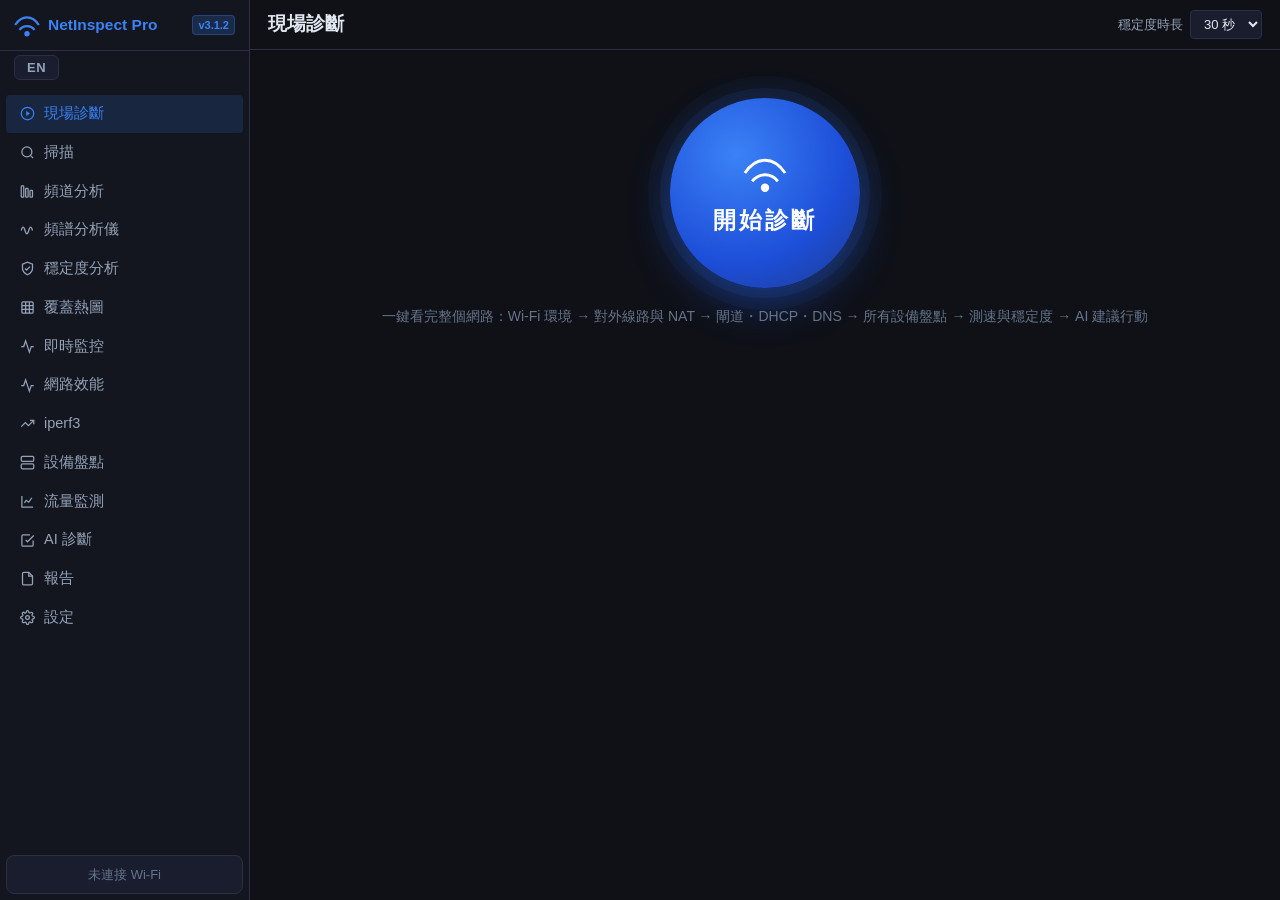
==== commit 4c5a3399: "feat: 設備辨識引擎 + 網路環境總覽，現場診斷一鍵看完整個網路 設備辨識（device_probe.py） - 除了 ping / ARP / 埠掃描，再用 mDNS(Bonjour)、NetB" ====
--- a/frontend/index.html
+++ b/frontend/index.html
@@ -54,7 +54,7 @@
         <svg viewBox="0 0 24 24"><polyline points="22 7 13.5 15.5 8.5 10.5 2 17"/><polyline points="16 7 22 7 22 13"/></svg>iperf3
       </a>
       <a href="#" class="nav-item" data-tab="lan">
-        <svg viewBox="0 0 24 24"><rect x="2" y="2" width="20" height="8" rx="2"/><rect x="2" y="14" width="20" height="8" rx="2"/><line x1="6" y1="6" x2="6.01" y2="6"/><line x1="6" y1="18" x2="6.01" y2="18"/></svg>有線 LAN
+        <svg viewBox="0 0 24 24"><rect x="2" y="2" width="20" height="8" rx="2"/><rect x="2" y="14" width="20" height="8" rx="2"/><line x1="6" y1="6" x2="6.01" y2="6"/><line x1="6" y1="18" x2="6.01" y2="18"/></svg>設備盤點
       </a>
       <a href="#" class="nav-item" data-tab="traffic">
         <svg viewBox="0 0 24 24"><path d="M3 3v18h18"/><path d="M7 14l3-4 4 3 5-7"/></svg>流量監測
@@ -119,9 +119,13 @@
             <span class="dg-bigbtn-label">開始診斷</span>
           </button>
           <div class="dg-hint">
-            一鍵完成：環境掃描 → 頻道分析 → Ping 測試 → 速度測試 → 穩定度測試 → AI 建議行動
+            一鍵看完整個網路：Wi-Fi 環境 → 對外線路與 NAT → 閘道・DHCP・DNS → 所有設備盤點 → 測速與穩定度 → AI 建議行動
           </div>
           <div class="dg-hint" id="dg-ai-provider" style="margin-top:4px;font-size: calc(12px * var(--fs, 1))"></div>
+          <button class="btn btn-primary hidden" id="btn-dg-pdf">
+            <svg viewBox="0 0 24 24"><path d="M14 2H6a2 2 0 0 0-2 2v16a2 2 0 0 0 2 2h12a2 2 0 0 0 2-2V8z"/><path d="M14 2v6h6"/><path d="M9 13h6M9 17h6"/></svg>
+            匯出 PDF 報告
+          </button>
         </div>
 
         <!-- 進度 -->
@@ -132,16 +136,27 @@
 
         <!-- 結果 -->
         <div id="dg-result" class="hidden">
-          <div style="display:flex;justify-content:flex-end;padding:0 20px 10px">
-            <button class="btn btn-primary" id="btn-dg-pdf">
-              <svg viewBox="0 0 24 24"><path d="M14 2H6a2 2 0 0 0-2 2v16a2 2 0 0 0 2 2h12a2 2 0 0 0 2-2V8z"/><path d="M14 2v6h6"/><path d="M9 13h6M9 17h6"/></svg>
-              匯出 PDF 報告
-            </button>
-          </div>
           <div class="cards-row" id="dg-cards"></div>
 
+          <!-- 網路環境：對外線路 / 區域網路 / 注意事項 -->
+          <div class="dg-env" id="dg-env"></div>
+
+          <!-- 設備盤點 -->
+          <div class="chart-section hidden" id="dg-dev-section" style="padding-bottom:4px">
+            <div class="section-title">設備盤點 <span id="dg-dev-count" class="badge">0</span>
+              <a href="#" id="dg-dev-more" class="dg-more">查看完整資料（可展開每台設備）→</a></div>
+            <div id="dg-dev-note" class="dg-dev-note hidden"></div>
+            <div id="dg-dev-types" class="lan-typebar" style="pointer-events:none"></div>
+            <div class="table-wrap" style="max-height:340px;overflow:auto">
+              <table class="net-table lan-table">
+                <thead><tr><th>設備名稱</th><th>IP</th><th>廠牌</th><th>類型</th><th>型號 / 系統</th></tr></thead>
+                <tbody id="dg-dev-tbody"></tbody>
+              </table>
+            </div>
+          </div>
+
           <div class="chart-section" style="padding-bottom:4px">
-            <div class="section-title">頻道佔用一覽（<span style="color:#22c55e">綠框 = 建議的乾淨頻道</span>）</div>
+            <div class="section-title"><span>頻道佔用一覽（<b style="color:#22c55e;font-weight:600">綠框 = 建議的乾淨頻道</b>）</span></div>
             <div style="height:150px;position:relative"><canvas id="dg-chchart"></canvas></div>
           </div>
 
@@ -736,14 +751,15 @@
 
     </div>
 
-    <!-- ═══ TAB: 有線 LAN 盤查 ═══════════════════════════════════════════════ -->
+    <!-- ═══ TAB: 設備盤點 ═══════════════════════════════════════════════ -->
     <div class="tab-pane" id="tab-lan">
       <div class="tab-header">
-        <h1>有線 LAN 盤查</h1>
+        <h1>設備盤點</h1>
         <div class="actions">
           <input type="text" id="lan-cidr" class="select-input" style="width:150px"
                  placeholder="192.168.1.0/24" title="要掃描的網段 CIDR">
-          <label class="lan-check"><input type="checkbox" id="lan-deep" checked> 深度指紋</label>
+          <input type="text" id="lan-search" class="select-input" style="width:170px" placeholder="搜尋名稱 / IP / 廠牌…" autocomplete="off" spellcheck="false">
+          <label class="lan-check" title="除了 ping 與埠掃描，再用 mDNS、NetBIOS、UPnP、SNMP 詢問設備的名稱、型號與系統"><input type="checkbox" id="lan-deep" checked> 深度辨識</label>
           <button class="btn btn-primary" id="btn-lan-scan">
             <svg viewBox="0 0 24 24"><circle cx="11" cy="11" r="8"/><path d="m21 21-4.35-4.35"/></svg>開始掃描
           </button>
@@ -752,6 +768,7 @@
         </div>
       </div>
 
+      <div class="lan-scroll">
       <div id="lan-status" class="status-line hidden"></div>
       <div id="lan-progress-wrap" class="lan-progress-wrap hidden">
         <div id="lan-progress-bar" class="lan-progress-bar"></div>
@@ -759,6 +776,7 @@
 
       <div class="cards-row" id="lan-cards">
         <div class="card"><div class="card-label">存活設備</div><div class="card-val" id="lan-count">—</div></div>
+        <div class="card"><div class="card-label">已辨識名稱 / 型號</div><div class="card-val" id="lan-named">—</div></div>
         <div class="card"><div class="card-label">閘道</div><div class="card-val" id="lan-gw" style="font-size: calc(18px * var(--fs, 1))">—</div></div>
         <div class="card"><div class="card-label">網段</div><div class="card-val" id="lan-subnet" style="font-size: calc(17px * var(--fs, 1))">—</div></div>
         <div class="card"><div class="card-label">掃描進度</div><div class="card-val" id="lan-scanned">—</div></div>
@@ -766,22 +784,23 @@
 
       <div id="lan-typebar" class="lan-typebar"></div>
 
-      <div class="chart-section" style="flex:1;min-height:0;display:flex;flex-direction:column">
+      <div class="chart-section">
         <div class="section-title">設備清單 <span id="lan-live-hint" class="muted" style="font-size: calc(13px * var(--fs, 1))"></span></div>
-        <div class="table-wrap" style="flex:1;overflow:auto">
+        <div class="table-wrap" style="overflow-x:auto">
           <table class="net-table lan-table">
             <thead><tr>
-              <th>IP</th><th>MAC</th><th>廠牌</th><th>類型</th><th>主機名</th>
-              <th>開放埠 / 服務</th><th>動作</th>
+              <th>設備名稱</th><th>IP</th><th>廠牌 / MAC</th><th>類型</th><th>型號 / 系統</th>
+              <th>服務 / 開放埠</th><th>動作</th>
             </tr></thead>
             <tbody id="lan-tbody">
-              <tr class="empty-row"><td colspan="7">尚未掃描 — 點「開始掃描」盤點內網設備</td></tr>
+              <tr class="empty-row"><td colspan="7">尚未掃描 — 點「開始掃描」盤點這個網段的所有設備（點任一列可看完整資料）</td></tr>
             </tbody>
           </table>
         </div>
       </div>
 
       <div class="reco-panel" id="lan-reco" hidden></div>
+      </div>
     </div>
 
     <!-- ═══ TAB: AI 診斷 ══════════════════════════════════════════════════════ -->
--- a/frontend/css/style.css
+++ b/frontend/css/style.css
@@ -803,3 +803,81 @@
 /* 字型放大時：工具列放不下就換行，品牌名稱不斷行 */
 .we-toolbar { flex-wrap: wrap; row-gap: 6px; }
 .brand { white-space: nowrap; }
+
+/* ═══ 設備盤點：名稱 / 型號欄、展開詳情、類型篩選 ═══════════════════════════════ */
+.lan-table tbody tr[data-ip] { cursor: pointer; }
+.lan-table tbody tr[data-ip]:hover td { background: var(--bg-hover); }
+.lan-table td { vertical-align: top; }
+.lan-table td.lan-name { font-weight: 600; color: var(--text-1); white-space: normal; max-width: 220px; }
+.lan-table td.lan-model { white-space: normal; max-width: 230px; }
+.lan-sub { font-size: calc(12px * var(--fs, 1)); color: var(--text-3); font-weight: 400; margin-top: 1px; }
+.lan-caret { display: inline-block; width: 1em; color: var(--text-3); transition: transform .12s; }
+tr.open .lan-caret { transform: rotate(90deg); color: var(--accent); }
+.lan-typebar .chip { cursor: pointer; font-family: inherit; color: var(--text-2); }
+.lan-typebar .chip:hover { border-color: var(--accent); }
+.lan-typebar .chip.active { background: rgba(59,130,246,.18); border-color: var(--accent); color: var(--text-1); }
+.lan-typebar .chip.clear { color: var(--text-3); }
+.lan-info td { padding: 12px 16px 14px 30px; cursor: default; }
+.lan-dgrid { display: grid; grid-template-columns: repeat(auto-fill, minmax(calc(300px * var(--fs, 1)), 1fr)); gap: 12px 22px; }
+.lan-dgroup h4 { font-size: calc(12px * var(--fs, 1)); color: var(--accent); font-weight: 700; letter-spacing: .3px;
+  margin: 0 0 5px; padding-bottom: 3px; border-bottom: 1px solid var(--border); }
+.lan-kv { display: flex; gap: 10px; font-size: calc(13px * var(--fs, 1)); line-height: 1.6; }
+.lan-kv span { flex: 0 0 calc(104px * var(--fs, 1)); color: var(--text-3); }
+.lan-kv b { font-weight: 500; color: var(--text-1); word-break: break-word; min-width: 0; user-select: text; }
+
+/* ═══ 現場診斷：網路環境總覽 ═══════════════════════════════════════════════════ */
+.dg-env { display: grid; grid-template-columns: repeat(auto-fit, minmax(calc(320px * var(--fs, 1)), 1fr)); gap: 12px; margin: 0 20px 14px; }
+.dg-env:empty { display: none; }
+.dg-envbox { background: var(--bg-card); border: 1px solid var(--border); border-radius: var(--radius); padding: 12px 16px; min-width: 0; }
+.dg-envbox h3 { font-size: calc(13px * var(--fs, 1)); font-weight: 700; color: var(--accent); margin: 0 0 8px; letter-spacing: .3px; }
+.dg-envbox .lan-kv span { flex-basis: calc(92px * var(--fs, 1)); }
+.dg-envbox.wide { grid-column: 1 / -1; }
+.dg-note { display: flex; gap: 10px; align-items: flex-start; padding: 7px 0; border-top: 1px solid var(--border); font-size: calc(13.5px * var(--fs, 1)); line-height: 1.55; }
+.dg-note:first-of-type { border-top: 0; }
+.dg-note .tag { flex: 0 0 auto; font-size: calc(11.5px * var(--fs, 1)); font-weight: 700; padding: 1px 7px; border-radius: 4px; margin-top: 2px; }
+.dg-note .tag.critical { background: rgba(239,68,68,.18); color: #fca5a5; }
+.dg-note .tag.warning  { background: rgba(234,179,8,.18);  color: #fde047; }
+.dg-note .tag.info     { background: rgba(59,130,246,.18); color: #93c5fd; }
+.dg-note .tag.good     { background: rgba(34,197,94,.16);  color: #86efac; }
+.dg-note b { color: var(--text-1); }
+.dg-note .rec { color: var(--text-2); }
+.dg-hops { font-size: calc(12.5px * var(--fs, 1)); color: var(--text-2); margin-top: 6px; line-height: 1.7; }
+.dg-hops code { background: var(--bg-base); border: 1px solid var(--border); border-radius: 4px; padding: 0 5px; color: var(--text-1); }
+.dg-more { float: right; font-size: calc(12.5px * var(--fs, 1)); color: var(--accent); text-decoration: none; font-weight: 500; }
+.dg-more:hover { text-decoration: underline; }
+.dg-dev-note { margin: 0 0 10px; padding: 8px 12px; border-left: 3px solid var(--warning); background: rgba(234,179,8,.07);
+  font-size: calc(13.5px * var(--fs, 1)); color: #fde68a; border-radius: 0 6px 6px 0; }
+.lan-scroll { flex: 1; min-height: 0; overflow-y: auto; display: flex; flex-direction: column; }
+.lan-scroll > * { flex-shrink: 0; }
+
+/* 共用表格（設備盤點、流量排行、診斷頁的設備表）— 原本這個 class 沒有任何樣式 */
+.net-table { width: 100%; border-collapse: collapse; }
+.net-table th, .net-table td { padding: 7px 10px; text-align: left; border-bottom: 1px solid var(--border); }
+.net-table th { font-size: calc(12.5px * var(--fs, 1)); font-weight: 600; color: var(--text-2);
+  background: var(--bg-card); position: sticky; top: 0; z-index: 1; white-space: nowrap; }
+.net-table .empty-row td { text-align: center; color: var(--text-3); padding: 22px 10px; white-space: normal; }
+.lan-table td.lan-name { min-width: calc(150px * var(--fs, 1)); }
+.lan-table td.lan-model { min-width: calc(170px * var(--fs, 1)); }
+
+/* 現場診斷：有結果後把大按鈕縮成一列，結果直接出現在第一屏 */
+.dg-hero.compact { flex-direction: row; justify-content: flex-start; padding: 10px 20px 12px; gap: 14px; }
+.dg-hero.compact .dg-bigbtn { width: auto; height: auto; border-radius: 8px; flex-direction: row; gap: 8px;
+  padding: 8px 16px; box-shadow: none; background: var(--accent); }
+.dg-hero.compact .dg-bigbtn:hover { transform: none; background: #2563eb; box-shadow: none; }
+.dg-hero.compact .dg-bigbtn svg { width: 18px; height: 18px; }
+.dg-hero.compact .dg-bigbtn-label { font-size: calc(14px * var(--fs, 1)); letter-spacing: 0; }
+.dg-hero.compact .dg-hint { text-align: left; font-size: calc(12.5px * var(--fs, 1)); }
+.dg-hero.compact .dg-hint:not(#dg-ai-provider) { display: none; }
+.dg-hero.compact #btn-dg-pdf { margin-left: auto; }
+
+/* 設備表要在 1280 寬的視窗內完整顯示：長欄位換行，不要橫向捲動 */
+.lan-table th, .lan-table td { padding: 7px 8px; }
+.lan-table td.lan-vendor { white-space: normal; max-width: calc(170px * var(--fs, 1)); }
+.lan-table td.lan-vendor .lan-sub { white-space: nowrap; }
+.lan-table td.lan-name { min-width: calc(130px * var(--fs, 1)); max-width: calc(190px * var(--fs, 1)); }
+.lan-table td.lan-model { min-width: calc(140px * var(--fs, 1)); max-width: calc(200px * var(--fs, 1)); }
+.lan-table td.svc { max-width: calc(200px * var(--fs, 1)); word-break: break-word; }
+.lan-act { flex-direction: column; gap: 3px; }
+.lan-act button { white-space: nowrap; }
+.lan-scroll > .status-line { margin: 0 20px 8px; }
+.lan-scroll > .lan-progress-wrap, .lan-scroll > .lan-typebar { margin-left: 20px; margin-right: 20px; }
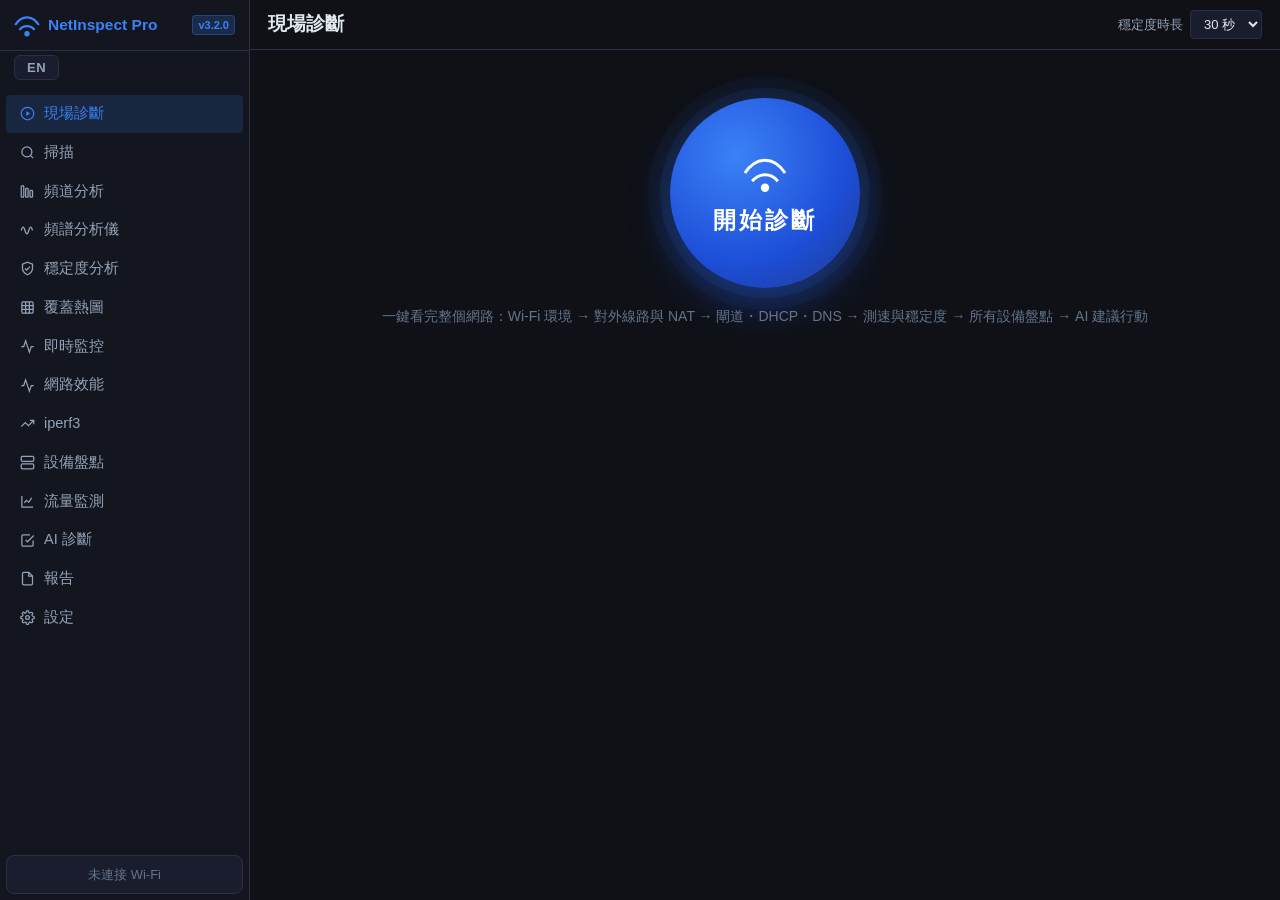
==== commit 68b37cec: "feat: 量測不受掃描干擾、Wi-Fi 基地台清單、多網卡盤點（v3.2.0） - 現場診斷：設備盤點移到延遲 / 測速 / 穩定度之後。掃描會在短時間內對閘道送出大量探測，   排在前面時實測會讓" ====
--- a/frontend/index.html
+++ b/frontend/index.html
@@ -22,7 +22,7 @@
         <circle cx="12" cy="20" r="1.5" fill="currentColor"/>
       </svg>
       <span>NetInspect Pro</span>
-      <span class="version-badge">v3.1.2</span>
+      <span class="version-badge">v3.2.0</span>
     </div>
 
     <nav>
@@ -119,7 +119,7 @@
             <span class="dg-bigbtn-label">開始診斷</span>
           </button>
           <div class="dg-hint">
-            一鍵看完整個網路：Wi-Fi 環境 → 對外線路與 NAT → 閘道・DHCP・DNS → 所有設備盤點 → 測速與穩定度 → AI 建議行動
+            一鍵看完整個網路：Wi-Fi 環境 → 對外線路與 NAT → 閘道・DHCP・DNS → 測速與穩定度 → 所有設備盤點 → AI 建議行動
           </div>
           <div class="dg-hint" id="dg-ai-provider" style="margin-top:4px;font-size: calc(12px * var(--fs, 1))"></div>
           <button class="btn btn-primary hidden" id="btn-dg-pdf">
@@ -151,6 +151,18 @@
               <table class="net-table lan-table">
                 <thead><tr><th>設備名稱</th><th>IP</th><th>廠牌</th><th>類型</th><th>型號 / 系統</th></tr></thead>
                 <tbody id="dg-dev-tbody"></tbody>
+              </table>
+            </div>
+          </div>
+
+          <!-- 客戶的 Wi-Fi 基地台（與目前連線同一個 SSID 的所有無線電）-->
+          <div class="chart-section hidden" id="dg-ap-section" style="padding-bottom:4px">
+            <div class="section-title">這個 Wi-Fi 的基地台 <span id="dg-ap-count" class="badge">0</span>
+              <span id="dg-ap-hint" class="muted" style="font-size: calc(12.5px * var(--fs, 1));font-weight:400;text-transform:none;letter-spacing:0"></span></div>
+            <div class="table-wrap" style="max-height:260px;overflow:auto">
+              <table class="net-table lan-table">
+                <thead><tr><th>BSSID</th><th>廠牌</th><th>頻段</th><th>頻道</th><th>頻寬</th><th>訊號</th><th>標準</th><th></th></tr></thead>
+                <tbody id="dg-ap-tbody"></tbody>
               </table>
             </div>
           </div>
@@ -756,8 +768,9 @@
       <div class="tab-header">
         <h1>設備盤點</h1>
         <div class="actions">
-          <input type="text" id="lan-cidr" class="select-input" style="width:150px"
-                 placeholder="192.168.1.0/24" title="要掃描的網段 CIDR">
+          <input type="text" id="lan-cidr" class="select-input" style="width:150px" list="lan-cidr-list"
+                 placeholder="192.168.1.0/24" title="要掃描的網段 CIDR（同時連著多個網路時可從清單挑選）" autocomplete="off">
+          <datalist id="lan-cidr-list"></datalist>
           <input type="text" id="lan-search" class="select-input" style="width:170px" placeholder="搜尋名稱 / IP / 廠牌…" autocomplete="off" spellcheck="false">
           <label class="lan-check" title="除了 ping 與埠掃描，再用 mDNS、NetBIOS、UPnP、SNMP 詢問設備的名稱、型號與系統"><input type="checkbox" id="lan-deep" checked> 深度辨識</label>
           <button class="btn btn-primary" id="btn-lan-scan">
